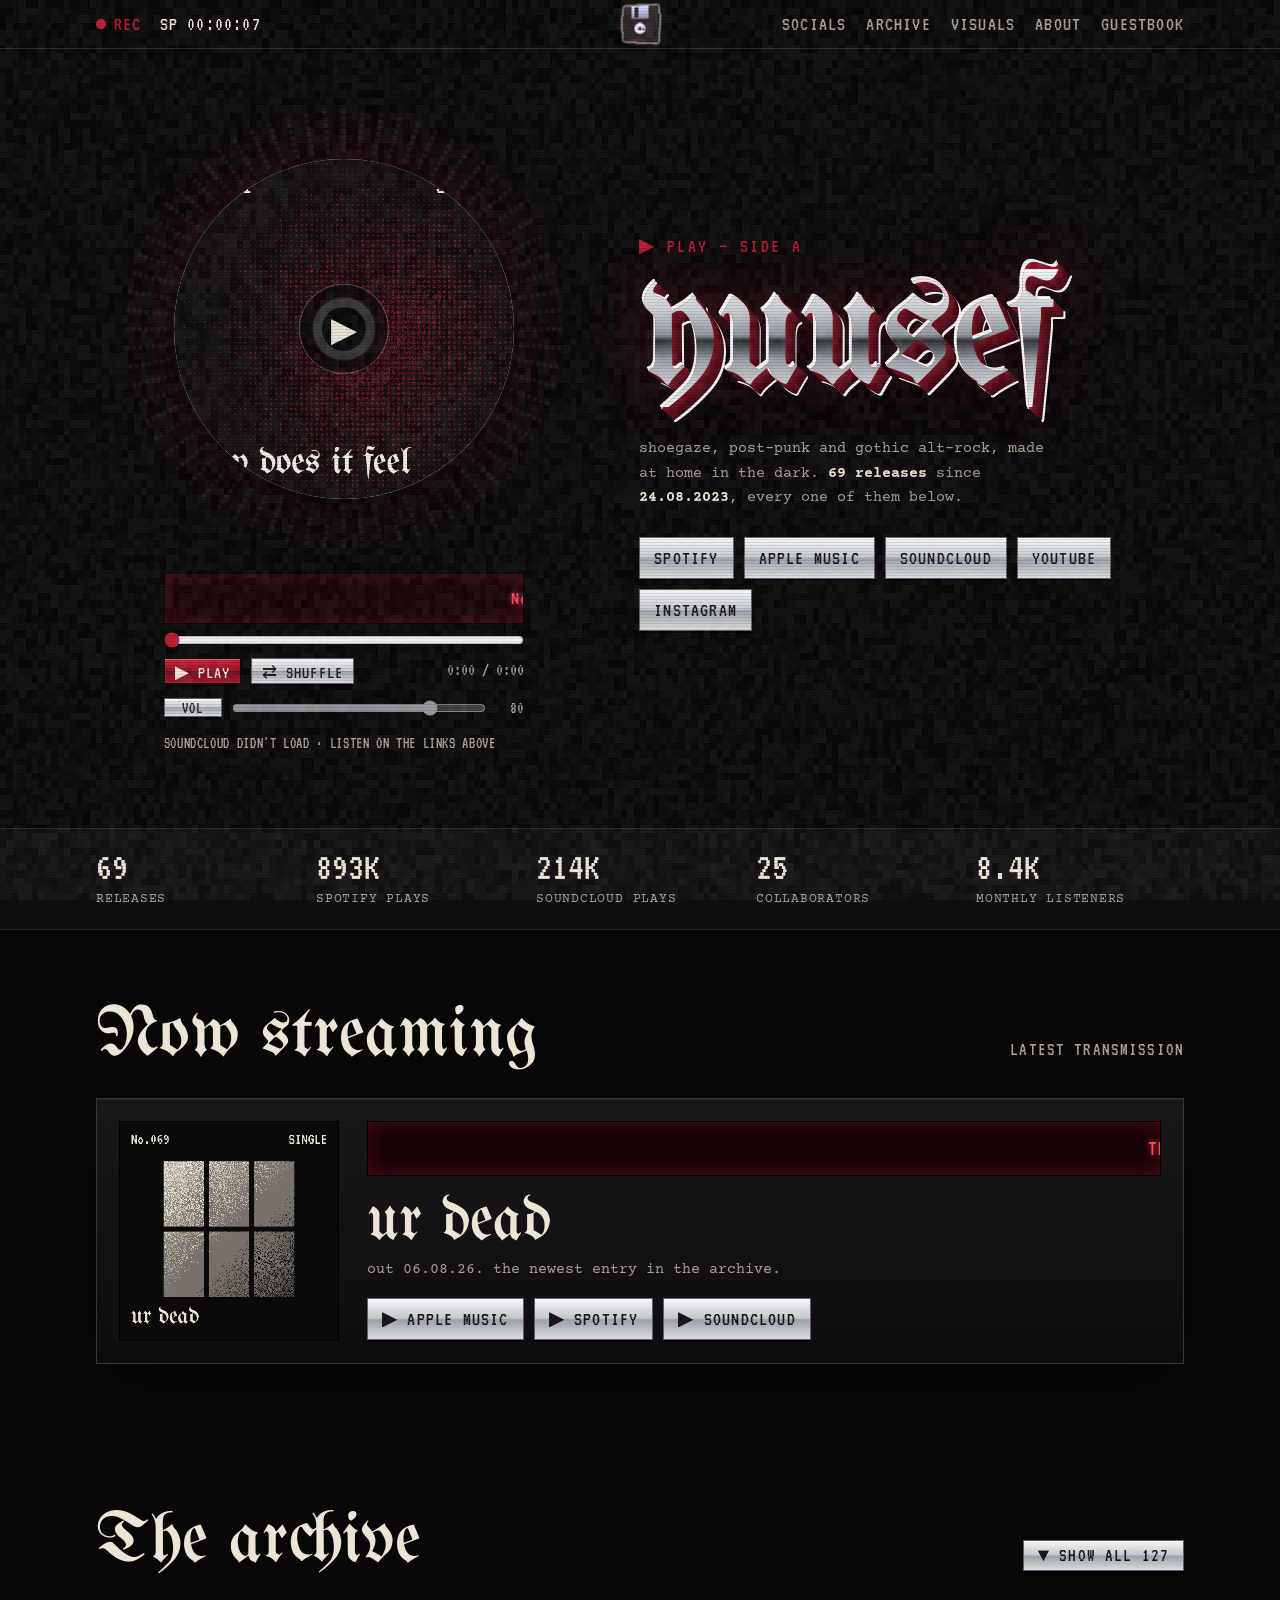
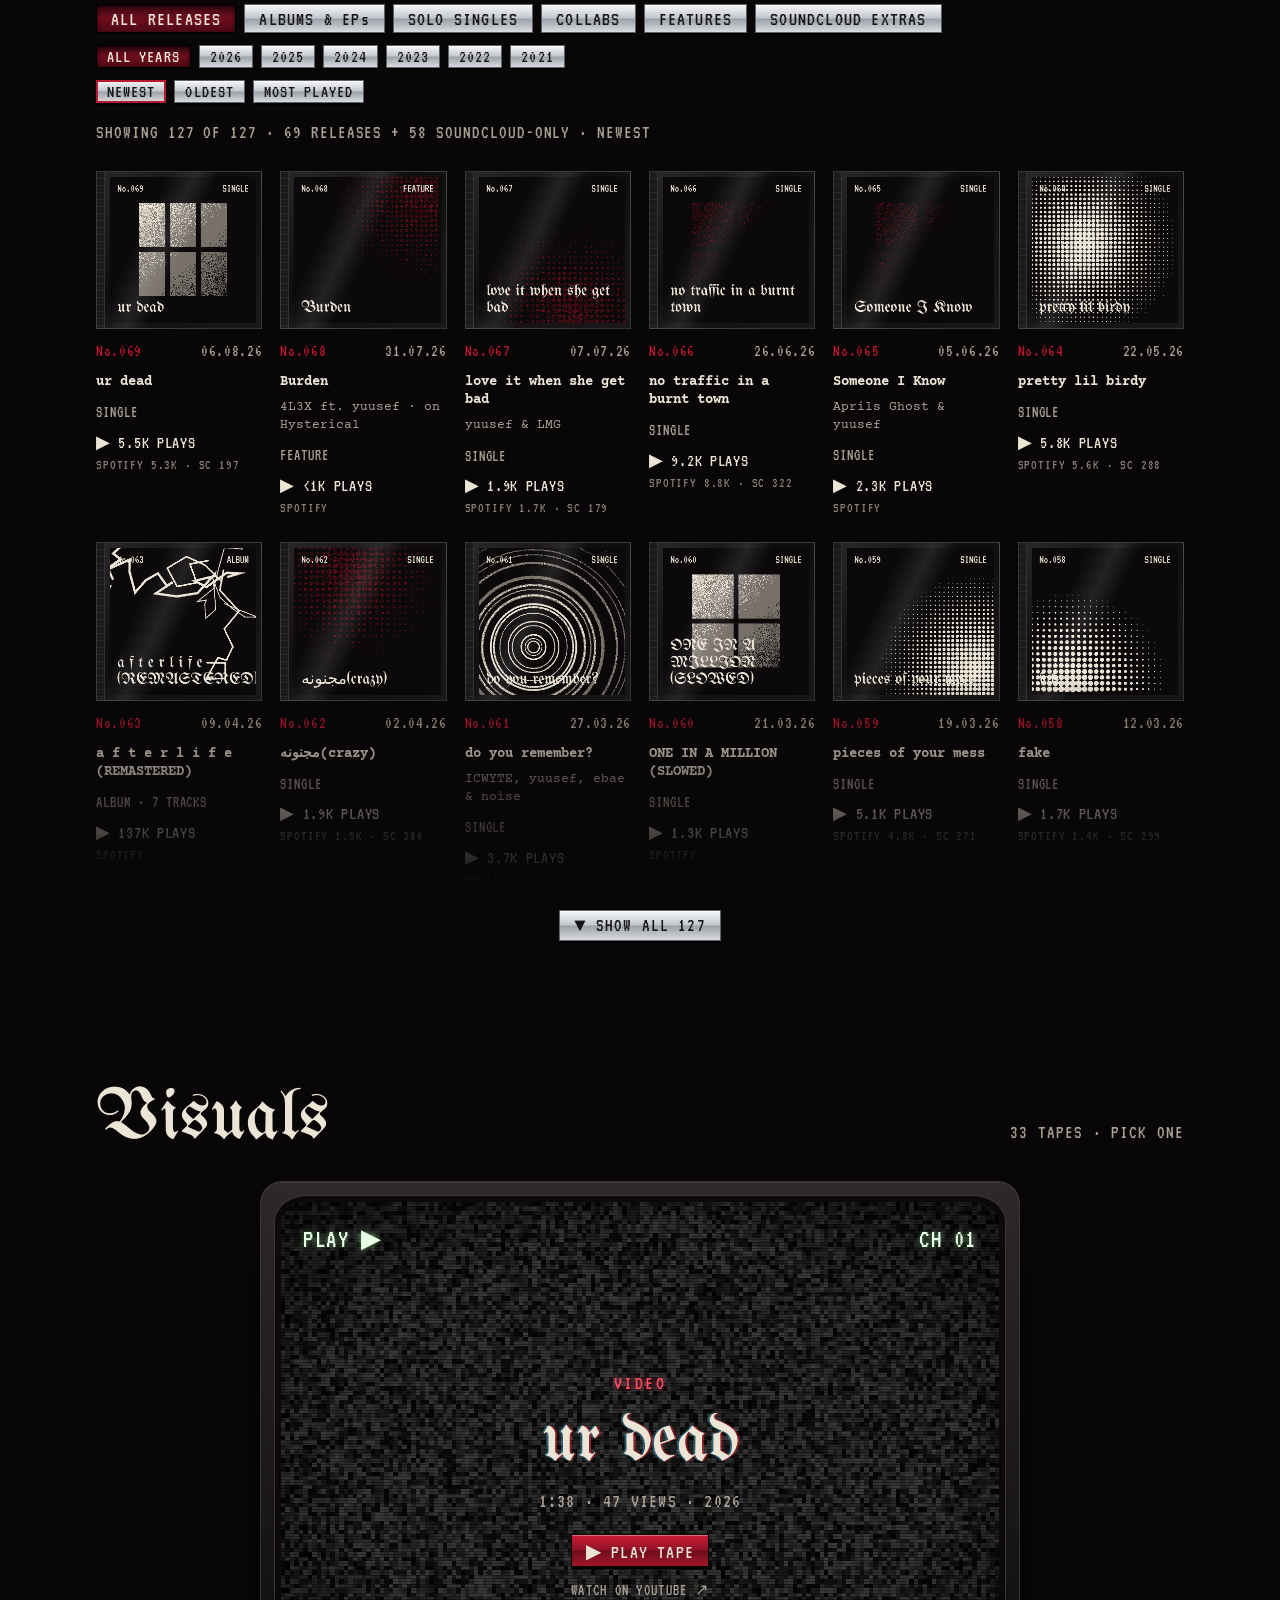
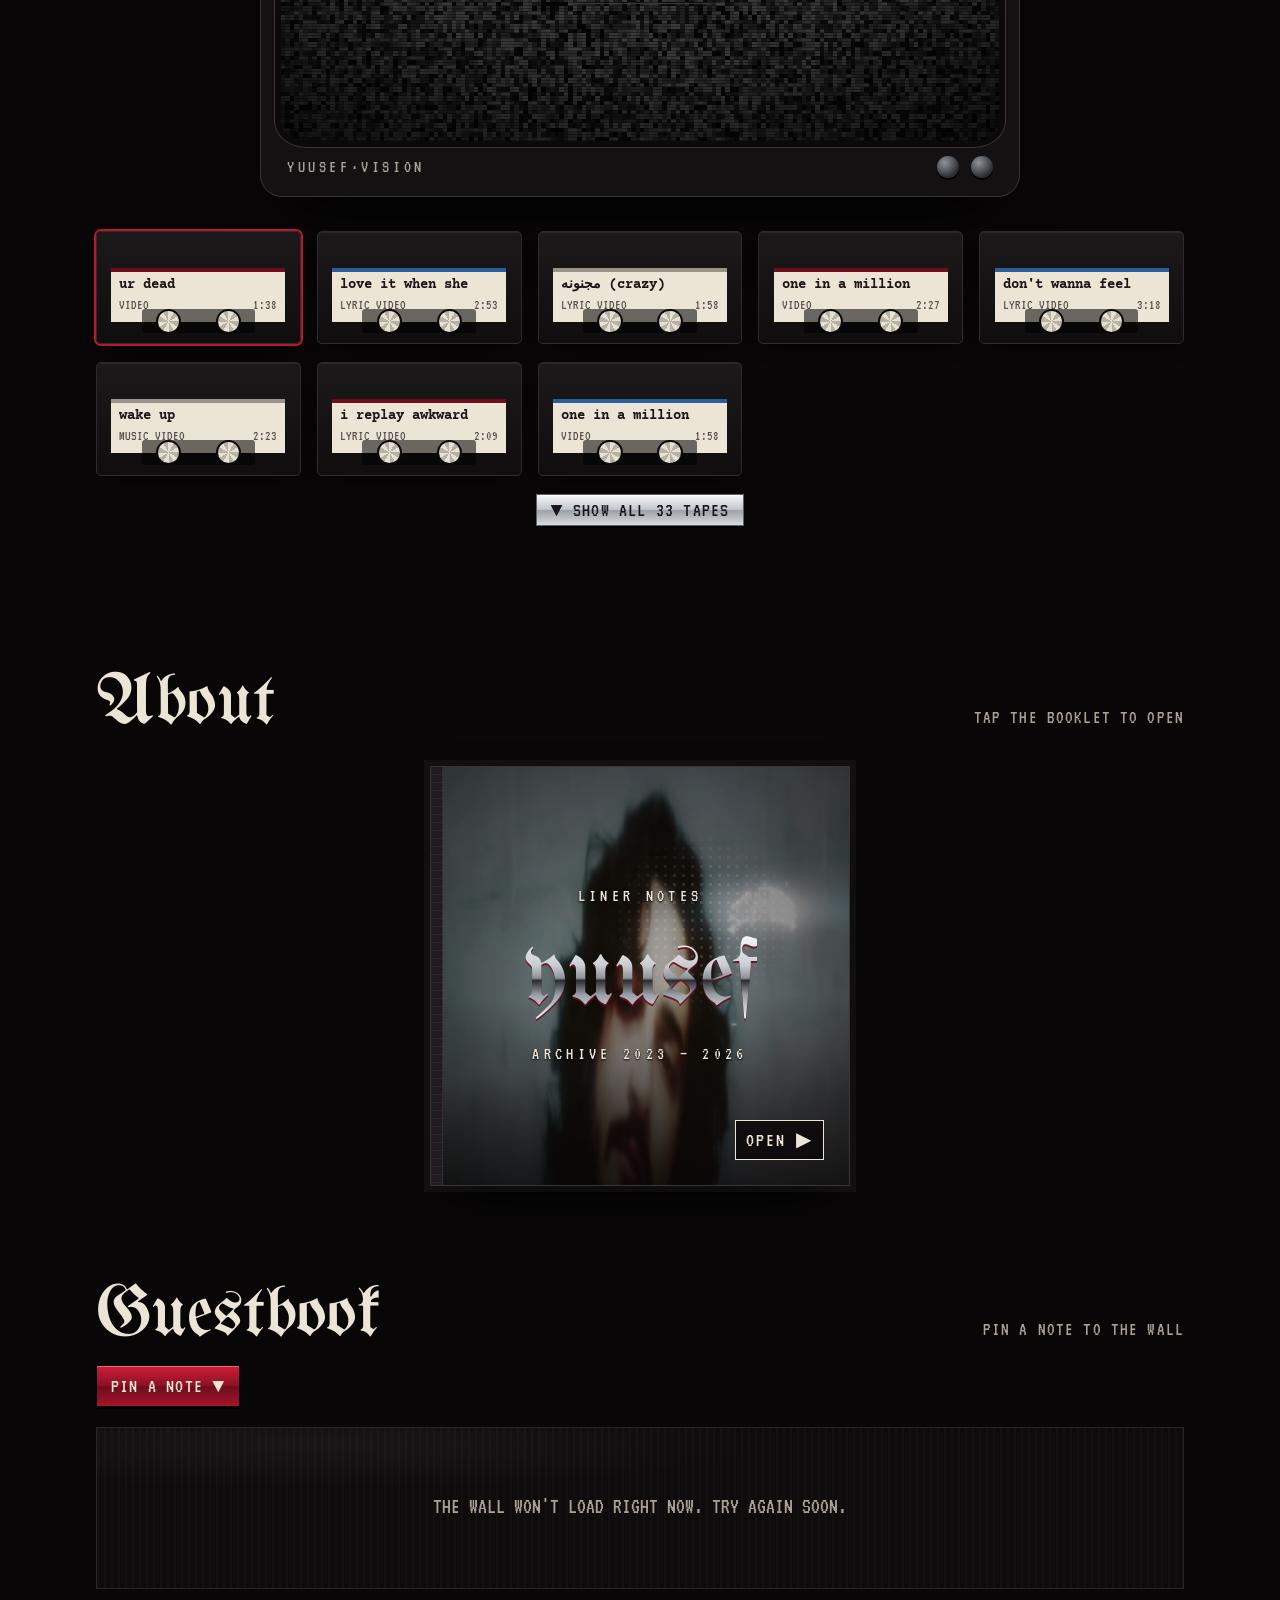
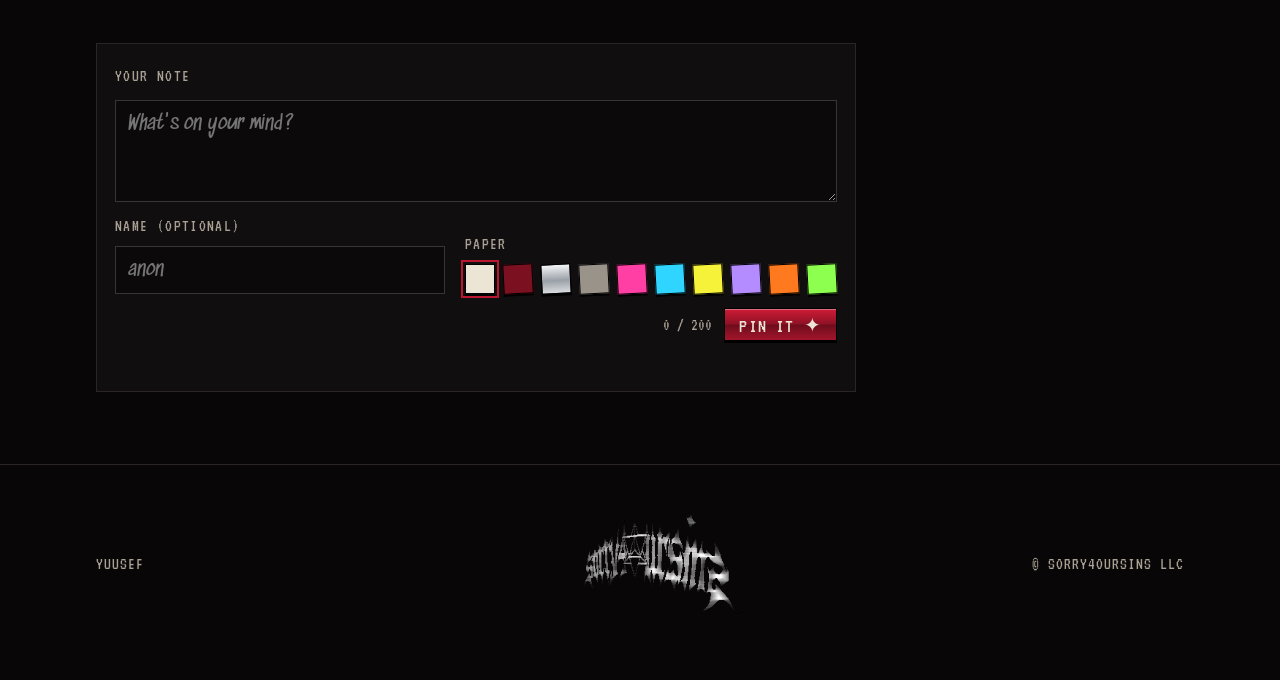
==== index.html @ 259c7082 "Intro video on the start-up screen After the loading bar, the intro tape cuts in and plays media/int" ====
<!doctype html>
<html lang="en">
<head>
<meta charset="utf-8">
<meta name="viewport" content="width=device-width, initial-scale=1, viewport-fit=cover">
<title>yuusef</title>
<meta name="description" content="yuusef: shoegaze, post-punk and gothic alt-rock. Every release, video and liner note in one archive.">
<link rel="canonical" href="https://yuusef.com/">
<meta name="theme-color" content="#080607">
<meta name="color-scheme" content="dark">

<meta property="og:type" content="website">
<meta property="og:site_name" content="yuusef">
<meta property="og:title" content="yuusef">
<meta property="og:description" content="Shoegaze, post-punk and gothic alt-rock. Every release, video and liner note in one archive.">
<meta property="og:url" content="https://yuusef.com/">
<meta property="og:image" content="https://yuusef.com/og.png">
<meta property="og:image:width" content="1200">
<meta property="og:image:height" content="630">
<meta property="og:image:alt" content="The yuusef wordmark in chrome blackletter on black">
<meta name="twitter:card" content="summary_large_image">
<meta name="twitter:title" content="yuusef">
<meta name="twitter:description" content="Shoegaze, post-punk and gothic alt-rock. Every release, video and liner note in one archive.">
<meta name="twitter:image" content="https://yuusef.com/og.png">

<link rel="icon" href="/favicon.ico" sizes="any">
<link rel="icon" type="image/png" sizes="32x32" href="/favicon-32x32.png">
<link rel="icon" type="image/png" sizes="16x16" href="/favicon-16x16.png">
<link rel="apple-touch-icon" sizes="180x180" href="/apple-touch-icon.png">
<link rel="manifest" href="/site.webmanifest">

<link rel="preload" href="/assets/fonts/unifrakturmaguntia-latin-400-normal.woff2" as="font" type="font/woff2" crossorigin>
<link rel="preload" href="/assets/fonts/vt323-latin-400-normal.woff2" as="font" type="font/woff2" crossorigin>
<link rel="preload" href="/assets/fonts/courier-prime-latin-400-normal.woff2" as="font" type="font/woff2" crossorigin>
<link rel="stylesheet" href="/assets/site.css">
<link rel="preconnect" href="https://is1-ssl.mzstatic.com">
<link rel="preconnect" href="https://w.soundcloud.com">
</head>
<body>
<div id="boot" aria-hidden="true" hidden>
  <canvas id="boot-noise" width="160" height="90"></canvas>
  <div class="boot-track"></div>
  <div class="boot-osd"><span>PLAY &#9654;</span><span id="boot-tc">SP 00:00:00</span></div>
  <div class="boot-center">
    <div class="boot-mark">yuusef</div>
    <div class="boot-bar"><i></i></div>
    <div class="boot-load">LOADING TAPE<span class="boot-dots">...</span></div>
  </div>
  <div class="boot-skip">CLICK OR PRESS ANY KEY TO SKIP</div>
</div>
<script>
// VHS boot intro: once per visit (session), skippable, never shown if storage is unavailable (previews, thumbnails).
// After the loading bar the intro tape cuts in and plays /media/intro.mp4: muted until tapped (browsers block sound
// before a tap), skippable any time. Skipped for reduced motion, data saver, or if the video can't load in time.
(function () {
  const pristine = document.getElementById("boot").cloneNode(true);   // kept so the intro can be replayed
  let running = false;
  window.yuBoot = run;
  let show = false;
  try { if (!sessionStorage.getItem("yu_boot")) { sessionStorage.setItem("yu_boot", "1"); show = true; } } catch (e) {}
  if (show) run();

  function run() {
  if (running) return; running = true;
  let boot = document.getElementById("boot");
  if (!boot) { boot = pristine.cloneNode(true); document.body.prepend(boot); }
  const root = document.documentElement;
  const reduced = window.matchMedia && matchMedia("(prefers-reduced-motion: reduce)").matches;
  boot.hidden = false; root.classList.add("booting");
  if (reduced) boot.classList.add("calm");
  const c = boot.querySelector("#boot-noise"), ctx = c.getContext("2d"), img = ctx.createImageData(c.width, c.height);
  const noise = () => { for (let i = 0; i < img.data.length; i += 4) { const v = Math.random() * 255; img.data[i] = img.data[i + 1] = img.data[i + 2] = v; img.data[i + 3] = 255; } ctx.putImageData(img, 0, 0); };
  noise();
  const tc = boot.querySelector("#boot-tc"), t0 = performance.now();
  const iv = reduced ? null : setInterval(() => {
    noise();
    const f = Math.floor((performance.now() - t0) / 1000 * 30);
    tc.textContent = "SP 00:00:" + String(Math.floor(f / 30)).padStart(2, "0") + ":" + String(f % 30).padStart(2, "0");
  }, 70);
  let done = false;
  const wantTape = !reduced && !(navigator.connection && navigator.connection.saveData);
  let vid = null;
  if (wantTape) {
    vid = document.createElement("video");
    vid.className = "boot-video";
    vid.muted = true; vid.playsInline = true; vid.preload = "auto";
    vid.setAttribute("muted", ""); vid.setAttribute("playsinline", "");
    vid.poster = "/media/intro-poster.jpg"; vid.src = "/media/intro.mp4";
    vid.addEventListener("ended", end);
    vid.addEventListener("error", () => { if (boot.classList.contains("intro-on")) end(); });
    boot.appendChild(vid);
  }
  function startTape() {
    if (done || boot.classList.contains("intro-on")) return;
    if (!vid || vid.error) return end();
    boot.classList.add("intro-on");
    const ctrl = document.createElement("div");
    ctrl.className = "boot-ctrl";
    ctrl.innerHTML = '<button type="button" class="boot-btn" data-act="sound">&#128264; TAP FOR SOUND</button><button type="button" class="boot-btn" data-act="skip">SKIP &#9654;&#9654;</button>';
    boot.appendChild(ctrl);
    const snd = ctrl.querySelector('[data-act="sound"]');
    snd.addEventListener("click", () => {
      vid.muted = !vid.muted;
      if (!vid.muted && vid.paused) vid.play().catch(() => {});
      snd.innerHTML = vid.muted ? "&#128264; TAP FOR SOUND" : "&#128266; SOUND ON";
    });
    const p = vid.play();
    if (p && p.catch) p.catch(() => end());
  }
  function onSkip(e) {
    if (e && e.target && e.target.closest && e.target.closest('[data-act="sound"]')) return;   // the sound button doesn't skip
    end();
  }
  function end() {
    if (done) return; done = true;
    if (vid) { try { vid.pause(); } catch (e) {} }
    boot.classList.add("out");
    setTimeout(() => { if (iv) clearInterval(iv); boot.remove(); root.classList.remove("booting"); running = false; }, reduced ? 200 : 460);
    removeEventListener("keydown", onSkip); removeEventListener("pointerdown", onSkip);
  }
  // listen for the skip a moment later, so the click that started a replay doesn't also skip it
  setTimeout(() => { if (!done) { addEventListener("keydown", onSkip); addEventListener("pointerdown", onSkip); } }, 250);
  setTimeout(() => {
    if (!vid) return end();
    if (vid.readyState >= 3) return startTape();
    vid.addEventListener("canplay", startTape, { once: true });
    setTimeout(() => { if (!boot.classList.contains("intro-on")) end(); }, 4000);   // slow connection: don't hold the site hostage
  }, reduced ? 900 : 2900);
  }
})();
</script>

<canvas id="grain" width="200" height="120" aria-hidden="true"></canvas>
<div class="scanlines" aria-hidden="true"></div>
<div class="tracking" aria-hidden="true"></div>

<header class="osd">
  <div class="wrap">
    <div class="osd-left">
      <button type="button" class="rec" id="rec" title="Replay the intro" aria-label="Replay the intro"><i></i>REC</button>
      <span class="tc" id="tc">SP 00:00:00</span>
    </div>
    <a class="osd-mark" href="#top" aria-label="yuusef — back to top"><img src="/img/floppy.gif" alt="yuusef" width="48" height="48"></a>
    <nav aria-label="Sections">
      <a href="#top">SOCIALS</a>
      <a href="#archive">ARCHIVE</a>
      <a href="#visuals">VISUALS</a>
      <a href="#about">ABOUT</a>
      <a href="#guestbook">GUESTBOOK</a>
    </nav>
  </div>
</header>

<main>
  <div class="next-tape" id="next-tape" aria-label="Next release" hidden><div class="wrap"><span class="nt-tag">NEXT TAPE</span><span class="nt-title" id="nt-title"></span><a class="btn btn-primary nt-btn" id="nt-btn" href="#top" target="_blank" rel="noopener">PRE-SAVE</a></div></div>
  <section class="hero" id="top" aria-label="Intro">
    <div class="wrap">
      <div class="cd-stage">
        <div class="cd-wrap">
          <canvas class="cd-ring" id="cd-ring" aria-hidden="true"></canvas>
        <button type="button" class="cd" id="cd" aria-label="Play">
          <span class="cd-art" id="cd-art" aria-hidden="true"></span>
          <span class="cd-label" aria-hidden="true">
            <span class="l1">yuusef</span>
            <span class="l3">do not lose</span>
            <span class="l2">archive 2023 &ndash; 2026</span>
          </span>
          <span class="cd-hole" aria-hidden="true"></span>
          <span class="cd-hint" id="cd-hint" aria-hidden="true">&#9654;</span>
        </button>
        </div>
        <div class="player" id="player">
          <div class="lcd"><span class="scroll" id="p-lcd">LOADING DISC…</span></div>
          <input type="range" id="seek" min="0" max="1000" value="0" aria-label="Position in track">
          <div class="player-row">
            <button type="button" class="btn" id="p-play">&#9654; PLAY</button>
            <button type="button" class="btn" id="p-shuffle">&#8644; SHUFFLE</button>
            <span class="time" id="p-time">0:00 / 0:00</span>
          </div>
          <div class="vol-row">
            <button type="button" class="btn vol-btn" id="vol-mute" aria-pressed="false" aria-label="Mute">VOL</button>
            <input type="range" id="vol" min="0" max="100" step="1" value="80" aria-label="Volume">
            <span class="vol-val" id="vol-val">80</span>
          </div>
          <span class="p-note" id="p-note"></span>
          <div class="sc-host" id="sc-host"></div>
        </div>
      </div>

      <div class="hero-copy">
        <p class="kicker">&#9654; PLAY &mdash; SIDE A</p>
        <h1 class="wordmark" data-text="yuusef">yuusef</h1>
        <p class="lede">Shoegaze, post-punk and gothic alt-rock, made at home in the dark. <b id="lede-count">62 releases</b> since <b>24.08.2023</b>, every one of them below.</p>
        <button type="button" class="btn btn-primary hero-play" id="hero-play">&#9654; PLAY</button>
        <div class="platforms">
          <a class="btn" href="https://open.spotify.com/artist/3NvrEBUyMRufFB4RCM1Ir4" target="_blank" rel="noopener">SPOTIFY</a>
          <a class="btn" href="https://music.apple.com/us/artist/yuusef/1548458187" target="_blank" rel="noopener">APPLE MUSIC</a>
          <a class="btn" href="https://soundcloud.com/yuu_sef" target="_blank" rel="noopener">SOUNDCLOUD</a>
          <a class="btn" href="https://www.youtube.com/channel/UCXALQO674OZ6x-cvZUeqI1A" target="_blank" rel="noopener">YOUTUBE</a>
          <a class="btn" href="https://www.instagram.com/yuu.sef/" target="_blank" rel="noopener">INSTAGRAM</a>
        </div>
      </div>
    </div>
  </section>

  <div class="strip" aria-label="Catalogue at a glance">
    <div class="wrap">
      <div class="stat"><b id="s-total">62</b><span>Releases</span></div>
      <div class="stat"><b id="s-lp">0</b><span>Spotify plays</span></div>
      <div class="stat"><b id="s-ep">0</b><span>SoundCloud plays</span></div>
      <div class="stat"><b id="s-collab">0</b><span>Collaborators</span></div>
      <div class="stat"><b>8.4K</b><span>Monthly listeners</span></div>
    </div>
  </div>

  <section aria-labelledby="np-title">
    <div class="wrap">
      <div class="sec-head">
        <h2 class="sec-title" id="np-title">Now streaming</h2>
        <span class="sec-note">LATEST TRANSMISSION</span>
      </div>
      <div class="deck" id="deck"></div>
    </div>
  </section>

  <section id="archive" aria-labelledby="ar-title">
    <div class="wrap">
      <div class="sec-head">
        <h2 class="sec-title" id="ar-title">The archive</h2>
        <button type="button" class="btn arch-toggle" id="arch-toggle-top" aria-controls="grid" aria-expanded="false">&#9660; SHOW ALL</button>
      </div>
      <div class="filters" id="f-type" role="group" aria-label="Filter by release type"></div>
      <div class="filters years" id="f-year" role="group" aria-label="Filter by year"></div>
      <div class="filters years" id="f-sort" role="group" aria-label="Sort order"></div>
      <p class="count" id="count" aria-live="polite"></p>
      <div class="grid" id="grid"></div>
      <div class="more-row"><button type="button" class="btn arch-toggle" id="arch-toggle" aria-controls="grid" aria-expanded="false">&#9660; SHOW ALL</button></div>
    </div>
  </section>

  <section id="visuals" aria-labelledby="vs-title">
    <div class="wrap">
      <div class="sec-head">
        <h2 class="sec-title" id="vs-title">Visuals</h2>
        <span class="sec-note" id="vs-note">PICK A TAPE · PRESS PLAY</span>
      </div>

      <div class="tv" id="tv">
        <div class="tv-screen">
          <canvas id="tv-static" width="160" height="120" aria-hidden="true"></canvas>
          <div class="tv-osd" aria-hidden="true"><span>PLAY &#9654;</span><span id="tv-ch">CH 01</span></div>
          <div class="tv-card">
            <span class="tv-kind" id="tv-kind"></span>
            <h3 class="tv-title" id="tv-title"></h3>
            <span class="tv-meta" id="tv-meta"></span>
            <button type="button" class="btn" id="tv-play">&#9654; PLAY TAPE</button>
            <a class="tv-yt" id="tv-watch" href="https://www.youtube.com/channel/UCXALQO674OZ6x-cvZUeqI1A" target="_blank" rel="noopener">WATCH ON YOUTUBE &#8599;</a>
          </div>
        </div>
        <div class="tv-base">
          <span class="tv-brand">YUUSEF&middot;VISION</span>
          <button type="button" class="btn tv-off" id="tv-off" hidden>&#9632; STOP</button>
          <span class="tv-knobs"><i></i><i></i></span>
        </div>
      </div>

      <div class="shelf" id="shelf" role="list"></div>
      <div class="more-row"><button type="button" class="btn" id="tapes-toggle" aria-controls="shelf" aria-expanded="false">&#9660; SHOW ALL TAPES</button></div>
    </div>
  </section>

  <section id="about" aria-labelledby="ab-title">
    <div class="wrap">
      <div class="sec-head">
        <h2 class="sec-title" id="ab-title">About</h2>
        <span class="sec-note" id="bk-note">TAP THE BOOKLET TO OPEN</span>
      </div>

      <div class="booklet" id="booklet">
        <button type="button" class="bk-cover" id="bk-cover" aria-label="Open the liner notes booklet">
          <video class="bk-video" id="bk-video" muted loop playsinline preload="metadata" poster="media/booklet-poster.jpg" aria-hidden="true"><source src="media/booklet-loop.webm" type="video/webm"><source src="media/booklet-loop.mp4" type="video/mp4"></video>
          <span class="bk-shade" aria-hidden="true"></span>
          <span class="bk-dots" aria-hidden="true"></span>
          <span class="bk-cover-top">LINER NOTES</span>
          <span class="bk-cover-title">yuusef</span>
          <span class="bk-cover-sub">ARCHIVE 2023 &ndash; 2026</span>
          <span class="bk-open">OPEN &#9654;</span>
        </button>
        <div class="bk-spread" id="bk-spread" hidden>
          <div class="bk-page" id="bk-left"></div>
          <div class="bk-page" id="bk-right"></div>
          <span class="bk-fold" aria-hidden="true"></span>
        </div>
      </div>
      <div class="bk-controls" id="bk-controls" hidden>
        <button type="button" class="btn" id="bk-prev">&#9664; PREV</button>
        <span class="bk-pageno" id="bk-pageno" aria-live="polite"></span>
        <button type="button" class="btn" id="bk-next">NEXT &#9654;</button>
        <button type="button" class="btn" id="bk-close">&#10005; CLOSE</button>
      </div>

      <template id="bk-pages">
        <div class="pg pg-photo">
          <span class="pg-kicker">i.</span>
          <img class="pg-photo-img" src="img/yuusef-photo.jpg" alt="yuusef leaning against a stained concrete wall" width="900" height="900" loading="lazy">
          <div class="pg-overlay">
            <h3 class="pg-title">yuusef</h3>
            <p class="pg-bio">i make music for 3am. shoegaze walls, post-punk drums, a voice half-buried in the noise.</p>
          </div>
        </div>
        <div class="pg">
          <span class="pg-kicker">ii.</span>
          <h3 class="pg-title">Credits</h3>
          <dl class="bk-credits">
            <dt>WRITTEN, PRODUCED &amp; MASTERED</dt><dd>yuusef, in FL Studio</dd>
            <dt>FIRST STREAMING RELEASE</dt><dd>when i died in tokyo &middot; 24.08.2023</dd>
            <dt>ALBUMS</dt><dd>solitude (2024)<br>a f t e r l i f e (2026)</dd>
            <dt>EPs</dt><dd>seeing through the ceiling (2025)<br>dystopia_ (2025)</dd>
            <dt>&copy;</dt><dd>SORRY4OURSINS LLC</dd>
          </dl>
        </div>
        <div class="pg">
          <span class="pg-kicker">iii.</span>
          <h3 class="pg-title">With</h3>
          <p class="pg-small">Everyone I&rsquo;ve shared a credit with.</p>
          <ul class="bk-names" id="bk-names"></ul>
        </div>
        <div class="pg pg-back">
          <span class="pg-kicker">iv.</span>
          <h3 class="pg-title">Listen</h3>
          <ul class="bk-links">
            <li><a href="https://open.spotify.com/artist/3NvrEBUyMRufFB4RCM1Ir4" target="_blank" rel="noopener">SPOTIFY</a></li>
            <li><a href="https://music.apple.com/us/artist/yuusef/1548458187" target="_blank" rel="noopener">APPLE MUSIC</a></li>
            <li><a href="https://soundcloud.com/yuu_sef" target="_blank" rel="noopener">SOUNDCLOUD</a></li>
            <li><a href="https://www.youtube.com/channel/UCXALQO674OZ6x-cvZUeqI1A" target="_blank" rel="noopener">YOUTUBE</a></li>
            <li><a href="https://www.instagram.com/yuu.sef/" target="_blank" rel="noopener">INSTAGRAM</a></li>
          </ul>
          <span class="barcode" aria-hidden="true"></span>
        </div>
      </template>
    </div>
  </section>

  <section id="guestbook" aria-labelledby="gb-title">
    <div class="wrap">
      <div class="sec-head">
        <h2 class="sec-title" id="gb-title">Guestbook</h2>
        <span class="sec-note" id="gb-count">PIN A NOTE TO THE WALL</span>
      </div>

      <a class="btn btn-primary gb-jump" href="#gb-form">PIN A NOTE &#9660;</a>

      <form class="gb-form" id="gb-form" autocomplete="off">
        <label class="gb-label" for="gb-text">YOUR NOTE</label>
        <textarea id="gb-text" maxlength="200" rows="3" placeholder="What's on your mind?" required></textarea>
        <div class="gb-row">
          <div class="gb-name-wrap">
            <label class="gb-label" for="gb-name">NAME (OPTIONAL)</label>
            <input id="gb-name" type="text" maxlength="24" placeholder="anon">
          </div>
          <fieldset class="gb-colors" aria-label="Note colour">
            <legend class="gb-label">PAPER</legend>
            <label><input type="radio" name="gb-color" id="gb-c-bone" value="bone" checked><span class="sw sw-bone"></span></label>
            <label><input type="radio" name="gb-color" id="gb-c-blood" value="blood"><span class="sw sw-blood"></span></label>
            <label><input type="radio" name="gb-color" id="gb-c-chrome" value="chrome"><span class="sw sw-chrome"></span></label>
            <label><input type="radio" name="gb-color" id="gb-c-xerox" value="xerox"><span class="sw sw-xerox"></span></label>
            <label><input type="radio" name="gb-color" id="gb-c-pink" value="pink"><span class="sw sw-pink"></span></label>
            <label><input type="radio" name="gb-color" id="gb-c-cyan" value="cyan"><span class="sw sw-cyan"></span></label>
            <label><input type="radio" name="gb-color" id="gb-c-yellow" value="yellow"><span class="sw sw-yellow"></span></label>
            <label><input type="radio" name="gb-color" id="gb-c-lilac" value="lilac"><span class="sw sw-lilac"></span></label>
            <label><input type="radio" name="gb-color" id="gb-c-orange" value="orange"><span class="sw sw-orange"></span></label>
            <label><input type="radio" name="gb-color" id="gb-c-lime" value="lime"><span class="sw sw-lime"></span></label>
          </fieldset>
          <div class="gb-submit">
            <span class="gb-chars" id="gb-chars">0 / 200</span>
            <button type="submit" class="btn" id="gb-pin">PIN IT &#10022;</button>
          </div>
        </div>
        <p class="gb-msg" id="gb-msg" role="status" aria-live="polite"></p>
      </form>

      <div class="wall" id="wall" aria-live="polite">
        <p class="wall-empty" id="wall-empty">LOADING THE WALL…</p>
      </div>
      <div class="more-row"><button type="button" class="btn" id="gb-more" hidden>&#9660; OLDER NOTES</button></div>
    </div>
  </section>

</main>

<footer>
  <div class="wrap">
    <span class="foot-mark">yuusef</span>
    <div class="foot-logo"><img src="/img/footer-logo.gif" alt="yuusef chrome logo" width="632" height="632" loading="lazy" decoding="async"></div>
    <span class="foot-copy">&copy; SORRY4OURSINS LLC</span>
  </div>
</footer>

<div class="mini" id="mini" aria-hidden="true" aria-label="Now playing">
  <div class="mini-progress"><i id="mini-bar"></i></div>
  <div class="mini-in">
    <button type="button" class="mini-disc" id="mini-disc" aria-label="Back to the main player"><span class="mini-art" id="mini-art"></span><span class="mini-hole"></span></button>
    <div class="mini-meta">
      <span class="mini-title" id="mini-title"></span>
      <span class="mini-time" id="mini-time">0:00 / 0:00</span>
    </div>
    <div class="mini-vol">
      <button type="button" class="btn mini-btn mini-mute" id="mini-mute" aria-pressed="false" aria-label="Mute">VOL</button>
      <input type="range" id="mini-vol" min="0" max="100" step="1" value="80" aria-label="Volume">
    </div>
    <button type="button" class="btn mini-btn" id="mini-play" aria-label="Play">&#9654;</button>
    <button type="button" class="btn mini-btn" id="mini-skip" aria-label="Skip to another track">&#9197;</button>
  </div>
</div>

<script src="/assets/data.js"></script>
<script src="/assets/app.js"></script>
<script src="/assets/guestbook.js"></script>
</body>
</html>
---- assets/site.css ----
/* yuusef.com — styles. Fonts are self-hosted (SIL Open Font License). */
@font-face { font-family: "UnifrakturMaguntia"; src: url("fonts/unifrakturmaguntia-latin-400-normal.woff2") format("woff2"); font-weight: 400; font-style: normal; font-display: swap; }
@font-face { font-family: "VT323"; src: url("fonts/vt323-latin-400-normal.woff2") format("woff2"); font-weight: 400; font-style: normal; font-display: swap; }
@font-face { font-family: "Courier Prime"; src: url("fonts/courier-prime-latin-400-normal.woff2") format("woff2"); font-weight: 400; font-style: normal; font-display: swap; }
@font-face { font-family: "Courier Prime"; src: url("fonts/courier-prime-latin-700-normal.woff2") format("woff2"); font-weight: 700; font-style: normal; font-display: swap; }
@font-face { font-family: "Courier Prime"; src: url("fonts/courier-prime-latin-400-italic.woff2") format("woff2"); font-weight: 400; font-style: italic; font-display: swap; }
@font-face { font-family: "Sedgwick Ave"; src: url("fonts/sedgwick-ave-latin-400-normal.woff2") format("woff2"); font-weight: 400; font-style: normal; font-display: swap; }

/* Layout: a home-taped archive. CD-R hero, a "now playing" deck, a jewel-case wall of every release, liner-note bio.
   Single dark look: analog black, bone paper, chrome, oxblood. */
:root {
  --bg:       #080607;
  --panel:    #110e10;
  --line:     #2b2528;
  --bone:     #ece5d6;
  --dim:      #948b80;
  --blood:    #6e0d1c;
  --blood-hi: #b8172f;
  --chrome-1: #f4f5f7;
  --chrome-2: #8e949b;
  --chrome-3: #2a2d31;

  --f-display: 'UnifrakturMaguntia', 'UnifrakturCook', 'Old English Text MT', 'Times New Roman', serif;
  --f-body:    'Courier Prime', 'Courier New', ui-monospace, monospace;
  --f-ui:      'VT323', 'Lucida Console', ui-monospace, monospace;
  --f-hand:    'Courier Prime', 'Courier New', ui-monospace, monospace;
  --f-note:    'Sedgwick Ave', 'Comic Sans MS', cursive;
  color-scheme: dark;
}

*, *::before, *::after { box-sizing: border-box; }
html { scroll-behavior: smooth; }
body {
  margin: 0;
  background: var(--bg);
  color: var(--bone);
  font-family: var(--f-body);
  font-size: 15px;
  line-height: 1.65;
  overflow-x: hidden;
}
a { color: inherit; }
:focus-visible { outline: 2px dashed var(--blood-hi); outline-offset: 3px; }

.wrap {
  max-width: 1120px;
  margin: 0 auto;
  padding-left: max(16px, env(safe-area-inset-left, 0px));
  padding-right: max(16px, env(safe-area-inset-right, 0px));
}

/* ── Analog overlays ───────────────────────────── */
#grain {
  position: fixed; inset: 0; width: 100%; height: 100%;
  pointer-events: none; z-index: 50;
  image-rendering: pixelated;
  opacity: 0.09; mix-blend-mode: screen;
}
.scanlines {
  position: fixed; inset: 0; pointer-events: none; z-index: 51;
  background: repeating-linear-gradient(0deg, rgba(0,0,0,0.22) 0 1px, transparent 1px 3px);
  opacity: 0.45;
}
.tracking {
  position: fixed; left: 0; right: 0; top: -12%; height: 9%;
  pointer-events: none; z-index: 52;
  background: linear-gradient(to bottom, transparent, rgba(236,229,214,0.05) 40%, rgba(236,229,214,0.09) 50%, rgba(236,229,214,0.05) 60%, transparent);
  animation: track 11s linear infinite;
}
@keyframes track { 0% { top: -12%; } 60%, 100% { top: 112%; } }

/* ── VHS status bar ─────────────────────────────── */
.osd {
  position: sticky; top: env(safe-area-inset-top, 0px); z-index: 40;
  background: rgba(8,6,7,0.92);
  border-bottom: 1px solid var(--line);
  font-family: var(--f-ui);
  font-size: 20px; letter-spacing: 0.06em;
  backdrop-filter: blur(3px);
}
body::before { content: ""; position: fixed; inset: 0 0 auto; height: env(safe-area-inset-top, 0px); z-index: 41; background: var(--bg); }
.osd .wrap { display: grid; grid-template-columns: minmax(0, 1fr) auto minmax(0, 1fr); align-items: center; gap: 8px 16px; padding-block: 6px; }
.osd nav { justify-self: end; flex-wrap: wrap; justify-content: flex-end; }
.osd-mark {
  /* floppy logo: 48px image, negative margins keep the row as tall as the old 36px wordmark */
  display: flex; align-items: center; justify-content: center; line-height: 0; text-decoration: none;
  margin-block: -6px;
}
.osd-mark img {
  display: block; width: 48px; height: 48px; aspect-ratio: 1; object-fit: contain;
  image-rendering: pixelated;
  background: none; border: 0; border-radius: 0; box-shadow: none;
}
@media (max-width: 760px) {
  /* row 1: small REC + timecode beside the name; row 2: the menu on its own line */
  .osd .wrap { grid-template-columns: minmax(0, 1fr) auto minmax(0, 1fr); row-gap: 4px; column-gap: 10px; }
  .osd .osd-left { display: contents; }
  .osd-left .rec { grid-row: 1; grid-column: 1; justify-self: start; gap: 5px; font-size: 14px; white-space: nowrap; }
  .osd-left .tc { grid-row: 1; grid-column: 3; justify-self: end; font-size: 14px; white-space: nowrap; }
  .osd-left .rec i { width: 7px; height: 7px; }
  .osd-mark { grid-row: 1; grid-column: 2; margin-block: -4px; }
  .osd-mark img { width: 40px; height: 40px; }
  .osd nav { grid-row: 2; grid-column: 1 / -1; justify-self: center; justify-content: center; gap: 16px; }
}
.osd-left { display: flex; gap: 18px; align-items: center; }
.rec { color: var(--blood-hi); display: inline-flex; gap: 8px; align-items: center; background: none; border: 0; padding: 0; font: inherit; letter-spacing: inherit; cursor: pointer; }
.rec:hover { color: #ff4a5f; text-shadow: 0 0 8px rgba(255,74,95,0.7); }
.rec i { width: 10px; height: 10px; border-radius: 50%; background: var(--blood-hi); display: inline-block; animation: blink 1.2s steps(2) infinite; }
@keyframes blink { 50% { opacity: 0.15; } }
.osd nav { display: flex; gap: 20px; }
.osd nav a { text-decoration: none; color: var(--dim); }
.osd nav a:hover { color: var(--bone); }
.tc { color: var(--bone); font-variant-numeric: tabular-nums; }

/* ── Hero ────────────────────────────────────────── */
.hero { padding-block: 56px 72px; }
.hero .wrap { display: grid; grid-template-columns: minmax(0, 1fr) minmax(0, 1.1fr); gap: 48px; align-items: center; }

.cd-stage { display: grid; place-items: center; }
.cd {
  width: min(360px, 78vw);
  aspect-ratio: 1; max-width: 100%;
  border-radius: 50%;
  position: relative;
  background:
    radial-gradient(circle at 50% 50%, var(--bg) 0 6.5%, rgba(220,223,228,0.9) 7% 14%, rgba(150,155,162,0.6) 14.5% 15.5%, transparent 16%),
    conic-gradient(from 20deg, #b7c0cb, #e9dcef, #b6e2df, #f1ecdc, #c8b5da, #a7d2e6, #ece6f0, #d7c4c8, #b7c0cb);
  box-shadow: 0 0 0 1px rgba(255,255,255,0.18) inset, 0 30px 60px -20px rgba(0,0,0,0.9), 0 0 80px -10px rgba(184,23,47,0.25);
  animation: spin 14s linear infinite;
}
.cd::after {
  content: ""; position: absolute; inset: 16%; border-radius: 50%;
  background: repeating-radial-gradient(circle, rgba(0,0,0,0.06) 0 1px, transparent 1px 3px);
  pointer-events: none;
}
.cd-label {
  position: absolute; inset: 0;
  font-family: var(--f-hand);
  color: #17141a;
  pointer-events: none;
}
.cd-label .l1 { position: absolute; top: 20%; left: 0; right: 0; text-align: center; font-size: clamp(26px, 6vw, 40px); transform: rotate(-7deg); }
.cd-label .l2 { position: absolute; bottom: 21%; left: 0; right: 0; text-align: center; font-size: clamp(13px, 2.6vw, 17px); transform: rotate(4deg); }
.cd-label .l3 { position: absolute; top: 47%; right: 9%; font-size: clamp(12px, 2.4vw, 15px); color: var(--blood); transform: rotate(80deg); }
@keyframes spin { to { transform: rotate(360deg); } }
.cd-caption { margin-top: 18px; font-family: var(--f-ui); font-size: 18px; color: var(--dim); letter-spacing: 0.08em; text-align: center; }

/* disc as a play button: spins only while playing */
button.cd { border: 0; padding: 0; cursor: pointer; display: block; animation-play-state: paused; }
button.cd.playing { animation-play-state: running; }
.cd-art { position: absolute; inset: 0; border-radius: 50%; overflow: hidden; }
.cd-art canvas, .cd-art img { width: 100%; height: 100%; display: block; object-fit: cover; }
.cd-art::after { /* CD-R sheen over the printed cover */
  content: ""; position: absolute; inset: 0; border-radius: 50%;
  background: conic-gradient(from 20deg, #b7c0cb, #e9dcef, #b6e2df, #f1ecdc, #c8b5da, #a7d2e6, #ece6f0, #b7c0cb);
  mix-blend-mode: overlay; opacity: 0.45;
}
.cd-hole {
  position: absolute; left: 50%; top: 50%; width: 13%; aspect-ratio: 1;
  transform: translate(-50%, -50%); border-radius: 50%;
  background: var(--bg);
  box-shadow: 0 0 0 9px rgba(220,223,228,0.88), 0 0 0 10px rgba(120,125,132,0.8);
}
.cd.has-art .cd-label { display: none; }
.cd-hint {
  position: absolute; left: 50%; top: 50%; transform: translate(-50%, -50%);
  width: 26%; aspect-ratio: 1; border-radius: 50%;
  display: grid; place-items: center;
  background: rgba(8,6,7,0.78); color: var(--bone);
  font-family: var(--f-ui); font-size: clamp(22px, 5vw, 34px);
  box-shadow: 0 0 0 1px rgba(255,255,255,0.25);
  transition: opacity 0.3s;
}
.cd.playing .cd-hint { opacity: 0; }
.cd:hover .cd-hint, .cd:focus-visible .cd-hint { opacity: 1; }

.player { width: min(360px, 78vw); max-width: 100%; margin-top: 20px; display: flex; flex-direction: column; gap: 8px; font-family: var(--f-ui); }
.player .lcd { font-size: 20px; }
.player-row { display: flex; align-items: center; gap: 10px; }
.player-row .btn { font-size: 18px; padding: 2px 10px 1px; }
.player .time { margin-left: auto; color: var(--dim); font-size: 18px; font-variant-numeric: tabular-nums; }
#seek { width: 100%; accent-color: var(--blood-hi); margin: 0; }
.player .p-note { color: var(--dim); font-size: 16px; letter-spacing: 0.04em; }

.kicker { font-family: var(--f-ui); font-size: 20px; color: var(--blood-hi); letter-spacing: 0.12em; margin: 0 0 6px; }
.wordmark {
  font-family: var(--f-display);
  font-weight: 700;
  font-size: clamp(76px, 15vw, 168px);
  line-height: 0.82;
  margin: 0 0 30px;
  font-family: 'UnifrakturMaguntia', var(--f-display);
  font-weight: 400;
  letter-spacing: -0.01em;
  position: relative;
  isolation: isolate;
  /* chrome face on top */
  color: var(--chrome-2);
  background: linear-gradient(180deg, var(--chrome-1) 0%, #c9cdd2 30%, var(--chrome-2) 48%, var(--chrome-3) 52%, #9aa0a7 66%, var(--chrome-1) 100%);
  -webkit-background-clip: text; background-clip: text;
  -webkit-text-fill-color: transparent;
}
/* the depth layer sits behind the chrome face: light bevel top-left, stepped oxblood extrusion down-right, cast shadow */
.wordmark::before {
  content: attr(data-text);
  position: absolute; inset: 0; z-index: -1;
  background: none;
  -webkit-text-fill-color: #2a060d;
  color: #2a060d;
  text-shadow:
    -0.012em -0.012em 0 #f4f5f7,
    -0.006em -0.006em 0 #d9dce0,
    0.008em 0.008em 0 #5a0a17,
    0.016em 0.016em 0 #560a16,
    0.024em 0.024em 0 #520915,
    0.032em 0.032em 0 #4d0914,
    0.040em 0.040em 0 #480813,
    0.048em 0.048em 0 #430812,
    0.056em 0.056em 0 #3e0711,
    0.064em 0.064em 0 #390710,
    0.072em 0.072em 0 #34060f,
    0.080em 0.080em 0 #8a1426,
    0.12em 0.16em 0.14em rgba(0,0,0,0.8);
}
.lede { max-width: 46ch; color: var(--dim); margin: 0 0 26px; }
.lede b { color: var(--bone); font-weight: 700; }

.platforms { display: flex; flex-wrap: wrap; gap: 10px; }
.btn {
  font-family: var(--f-ui); font-size: 20px; letter-spacing: 0.06em;
  text-decoration: none; color: #17141a;
  padding: 4px 14px 3px;
  background: linear-gradient(180deg, #f6f7f8 0%, #c3c7cc 48%, #9ba1a8 52%, #d9dce0 100%);
  border: 1px solid #5d6268;
  box-shadow: inset 0 1px 0 #fff, 0 2px 0 #000;
  cursor: pointer;
}
.btn:hover { background: linear-gradient(180deg, #fff 0%, #d7dade 48%, #b1b6bc 52%, #eceef0 100%); }
.btn:active, .btn[aria-pressed="true"] {
  color: var(--bone);
  background: linear-gradient(180deg, #3a0711 0%, var(--blood) 50%, #4c0914 100%);
  border-color: #000; box-shadow: inset 0 2px 4px rgba(0,0,0,0.7);
}

/* ── Stats strip ─────────────────────────────────── */
.strip { border-block: 1px solid var(--line); background: var(--panel); }
.strip .wrap { display: grid; grid-template-columns: repeat(5, minmax(0, 1fr)); padding-block: 18px; gap: 12px; }
.stat { display: flex; flex-direction: column; gap: 2px; }
.stat b { font-family: var(--f-ui); font-size: 40px; line-height: 1; font-weight: 400; font-variant-numeric: tabular-nums; }
.stat span { font-size: 12px; color: var(--dim); letter-spacing: 0.06em; text-transform: uppercase; }

/* ── Section headings ───────────────────────────── */
section { padding-block: 72px; }
.sec-head { display: flex; align-items: baseline; justify-content: space-between; gap: 16px; flex-wrap: wrap; margin-bottom: 28px; }
.sec-title { font-family: var(--f-display); font-size: clamp(44px, 7vw, 72px); line-height: 0.95; margin: 0; font-weight: 700; color: var(--bone); text-wrap: balance; }
.sec-note { font-family: var(--f-ui); font-size: 19px; color: var(--dim); letter-spacing: 0.06em; }

/* ── Now playing deck ───────────────────────────── */
.deck {
  display: grid; grid-template-columns: 220px minmax(0, 1fr); gap: 28px; align-items: center;
  background: linear-gradient(180deg, #1a171a, #0e0c0e);
  border: 1px solid #3a3438;
  box-shadow: inset 0 1px 0 rgba(255,255,255,0.06), 0 20px 50px -25px #000;
  padding: 22px;
}
.deck-art canvas, .deck-art img { width: 100%; height: auto; aspect-ratio: 1; display: block; border: 1px solid #000; object-fit: cover; background: #0b090a; }
.lcd {
  font-family: var(--f-ui); color: #ff4a5f;
  background: #170306; border: 1px solid #000;
  box-shadow: inset 0 0 18px rgba(184,23,47,0.35);
  padding: 8px 12px; font-size: 22px; letter-spacing: 0.05em;
  text-shadow: 0 0 6px rgba(255,74,95,0.7);
  white-space: nowrap; overflow: hidden;
}
.lcd .scroll { display: inline-block; padding-left: 100%; animation: marquee 14s linear infinite; }
@keyframes marquee { to { transform: translateX(-100%); } }
.deck h3 { font-family: var(--f-display); font-size: clamp(40px, 6vw, 64px); margin: 14px 0 4px; line-height: 1; }
.deck p { margin: 0 0 16px; color: var(--dim); }

/* ── Archive ────────────────────────────────────── */
.filters { display: flex; flex-wrap: wrap; gap: 8px; margin-bottom: 12px; }
.filters.years .btn { font-size: 18px; padding: 2px 10px 1px; }
.count { font-family: var(--f-ui); font-size: 19px; color: var(--dim); margin: 14px 0 22px; letter-spacing: 0.05em; }

.grid { display: grid; grid-template-columns: repeat(auto-fill, minmax(156px, 1fr)); gap: 22px 18px; }
.case {
  display: flex; flex-direction: column; gap: 8px;
  text-decoration: none; color: inherit; min-width: 0;
}
.jewel {
  position: relative; padding: 5px 5px 5px 13px;
  background: linear-gradient(135deg, rgba(255,255,255,0.14), rgba(255,255,255,0.03) 40%, rgba(255,255,255,0.08));
  border: 1px solid rgba(255,255,255,0.16);
  transition: transform 0.25s ease, box-shadow 0.25s ease;
}
.jewel::before { /* hinge spine */
  content: ""; position: absolute; left: 0; top: 0; bottom: 0; width: 8px;
  background: repeating-linear-gradient(180deg, #1d1a1d 0 6px, #2a262a 6px 7px);
  border-right: 1px solid rgba(255,255,255,0.1);
}
.jewel::after { /* glare */
  content: ""; position: absolute; inset: 0; pointer-events: none;
  background: linear-gradient(115deg, transparent 30%, rgba(255,255,255,0.10) 42%, transparent 52%);
}
.jewel canvas, .jewel img { display: block; width: 100%; height: auto; aspect-ratio: 1; max-width: 100%; object-fit: cover; background: #0b090a; }
.case:hover .jewel, .case:focus-visible .jewel { transform: translateY(-4px) rotate(-1deg); box-shadow: 0 16px 30px -12px #000, -3px 0 0 rgba(184,23,47,0.55), 3px 0 0 rgba(120,200,220,0.25); }
.case:hover canvas, .case:hover .cover-img { animation: jitter 0.35s steps(3) infinite; }
@keyframes jitter { 0% { transform: translate(0,0); } 33% { transform: translate(-1px,1px); } 66% { transform: translate(1px,0); } }

.meta { display: flex; justify-content: space-between; font-family: var(--f-ui); font-size: 17px; color: var(--dim); letter-spacing: 0.04em; font-variant-numeric: tabular-nums; }
.meta .no { color: var(--blood-hi); }
.t { margin: 0; font-weight: 700; font-size: 14px; line-height: 1.3; overflow-wrap: anywhere; }
.a { margin: 0; font-size: 12px; color: var(--dim); line-height: 1.35; overflow-wrap: anywhere; }
.k { margin: 0; font-family: var(--f-ui); font-size: 16px; color: var(--dim); text-transform: uppercase; letter-spacing: 0.06em; }
.total { margin: 0; font-family: var(--f-ui); font-size: 18px; line-height: 1; color: var(--bone); letter-spacing: 0.04em; font-variant-numeric: tabular-nums; }
.k.split { font-size: 13px; margin-top: -6px; opacity: 0.8; }
#f-sort { margin-top: 4px; }
#f-sort .btn[aria-pressed="true"] { color: #17141a; background: linear-gradient(180deg, #f6f7f8 0%, #c3c7cc 48%, #9ba1a8 52%, #d9dce0 100%); border-color: var(--blood-hi); box-shadow: inset 0 0 0 1px var(--blood-hi), 0 2px 0 #000; }
/* former hand-lettering spots: bold body face */
.cd-label, .tape-title, .draft { font-weight: 700; }
/* the Fraktur face has a single weight; stop browsers faking a bold */
.sec-title, .liner h2, .deck h3 { font-weight: 400; }
/* collapsed archive: a preview of the first rows that fades out, with a toggle */
.grid.collapsed { -webkit-mask-image: linear-gradient(to bottom, #000 70%, transparent); mask-image: linear-gradient(to bottom, #000 70%, transparent); }
.more-row { display: flex; justify-content: center; margin-top: 18px; }
.arch-toggle { font-size: 19px; }
.empty { font-family: var(--f-ui); font-size: 22px; color: var(--dim); padding: 40px 0; }

/* ── Liner notes bio ────────────────────────────── */
.liner {
  display: grid; grid-template-columns: minmax(0, 1fr) minmax(0, 1.4fr); gap: 40px;
  background: var(--bone); color: #1b1719;
  padding: clamp(22px, 4vw, 44px);
  position: relative;
  box-shadow: 0 30px 60px -30px #000;
}
.liner::before { /* photocopy smudge */
  content: ""; position: absolute; inset: 0; pointer-events: none;
  background:
    radial-gradient(ellipse 40% 30% at 85% 10%, rgba(0,0,0,0.10), transparent 70%),
    radial-gradient(ellipse 30% 50% at 5% 90%, rgba(0,0,0,0.12), transparent 70%);
}
.liner h2 { font-family: var(--f-display); font-size: clamp(48px, 8vw, 84px); margin: 0; line-height: 0.9; color: #1b1719; }
.liner .credits { font-family: var(--f-ui); font-size: 18px; line-height: 1.35; margin-top: 18px; color: #3d3538; }
.liner .credits dt { color: var(--blood); }
.liner .credits dd { margin: 0 0 10px; }
.liner p { margin: 0 0 14px; max-width: 62ch; }
.draft { display: inline-block; font-family: var(--f-hand); color: var(--blood); transform: rotate(-3deg); margin-bottom: 12px; font-size: 18px; }

/* ── Footer ─────────────────────────────────────── */
/* ── Liner notes booklet ───────────────────────── */
.booklet { position: relative; max-width: 860px; margin: 0 auto; perspective: 1800px; }
.bk-cover {
  position: relative; display: grid; place-items: center; align-content: center; gap: 10px;
  width: min(420px, 100%); aspect-ratio: 1; margin: 0 auto; padding: 8%;
  background:
    radial-gradient(ellipse 70% 50% at 30% 20%, rgba(236,229,214,0.10), transparent 70%),
    radial-gradient(ellipse 50% 40% at 85% 90%, rgba(110,13,28,0.35), transparent 70%),
    #141113;
  border: 1px solid #3a3438; color: var(--bone); cursor: pointer; font: inherit;
  box-shadow: 0 0 0 6px rgba(255,255,255,0.04), 0 26px 50px -24px #000, inset 10px 0 0 -6px rgba(0,0,0,0.6);
  transform-origin: left center; transition: transform 0.25s ease;
}
.bk-cover::before { /* jewel-case hinge strip */
  content: ""; position: absolute; left: 0; top: 0; bottom: 0; width: 12px;
  background: repeating-linear-gradient(180deg, #1f1b1e 0 7px, #2b272a 7px 8px);
  border-right: 1px solid rgba(255,255,255,0.08);
}
.bk-cover:hover, .bk-cover:focus-visible { transform: rotateY(-8deg); }
.bk-dots { position: absolute; inset: 14% 12% auto auto; width: 46%; aspect-ratio: 1; border-radius: 50%;
  background: radial-gradient(circle, rgba(236,229,214,0.55) 1.4px, transparent 1.6px) 0 0 / 9px 9px;
  -webkit-mask-image: radial-gradient(circle, #000 30%, transparent 70%); mask-image: radial-gradient(circle, #000 30%, transparent 70%); opacity: 0.55; }
.bk-cover-top, .bk-cover-sub { position: relative; font-family: var(--f-ui); font-size: 18px; letter-spacing: 0.24em; color: var(--dim); }
.bk-cover-title { position: relative; font-family: var(--f-display); font-size: clamp(54px, 11.5vw, 94px); line-height: 0.9;
  color: var(--chrome-2); background: linear-gradient(180deg, var(--chrome-1), #c9cdd2 35%, var(--chrome-2) 50%, var(--chrome-3) 53%, #9aa0a7 70%, var(--chrome-1));
  -webkit-background-clip: text; background-clip: text; -webkit-text-fill-color: transparent; filter: drop-shadow(0 2px 0 rgba(110,13,28,0.9)); }
.bk-open { position: absolute; right: 8%; bottom: 7%; font-family: var(--f-ui); font-size: 20px; color: #ff4a5f; letter-spacing: 0.1em; animation: blink 1.4s steps(2) infinite; }
.booklet.opening .bk-cover { animation: bkflip 0.45s ease-in forwards; }
@keyframes bkflip { to { transform: rotateY(-100deg); opacity: 0.2; } }

.bk-spread {
  position: relative; display: grid; grid-template-columns: repeat(2, minmax(0, 1fr));
  background: #0c0a0b; border: 1px solid #3a3438;
  box-shadow: 0 30px 60px -28px #000, 0 0 0 6px rgba(255,255,255,0.03);
}
.bk-spread.in { animation: bkin 0.4s ease-out; }
@keyframes bkin { from { transform: scaleX(0.5); opacity: 0; } to { transform: none; opacity: 1; } }
.bk-spread.turn .bk-page { animation: bkturn 0.32s ease-out; }
@keyframes bkturn { from { opacity: 0; transform: rotateY(-14deg); } to { opacity: 1; transform: none; } }
.bk-fold { position: absolute; top: 0; bottom: 0; left: 50%; width: 30px; transform: translateX(-50%); pointer-events: none;
  background: linear-gradient(90deg, transparent, rgba(0,0,0,0.55) 45%, rgba(0,0,0,0.7) 50%, rgba(0,0,0,0.55) 55%, transparent); }
.bk-fold::before, .bk-fold::after { /* staples */
  content: ""; position: absolute; left: 50%; width: 3px; height: 34px; transform: translateX(-50%);
  background: linear-gradient(90deg, #6d7278, #d9dce0, #6d7278); border-radius: 2px; }
.bk-fold::before { top: 22%; } .bk-fold::after { bottom: 22%; }
.bk-page {
  position: relative; aspect-ratio: 1; min-width: 0; overflow: auto;
  padding: clamp(18px, 4.5%, 34px);
  background:
    radial-gradient(ellipse 60% 40% at 15% 10%, rgba(236,229,214,0.07), transparent 70%),
    radial-gradient(ellipse 40% 50% at 90% 95%, rgba(0,0,0,0.5), transparent 70%),
    repeating-linear-gradient(0deg, rgba(255,255,255,0.012) 0 1px, transparent 1px 4px),
    #161214;
  color: var(--bone); font-size: 14.5px; line-height: 1.6;
}
.pg { display: flex; flex-direction: column; gap: 10px; min-height: 100%; }
.pg p { margin: 0; color: #cfc7b8; }
.pg .draft { color: #ff4a5f; align-self: flex-start; margin-bottom: 0; font-size: 15px; }
.pg-kicker { font-family: var(--f-ui); font-size: 18px; color: var(--blood-hi); letter-spacing: 0.1em; }
.pg-title { margin: 0 0 4px; font-family: var(--f-display); font-weight: 400; font-size: clamp(36px, 5vw, 52px); line-height: 0.95; color: var(--bone); }
.pg-small { font-size: 13px; color: var(--dim) !important; }
.pg-cap { font-family: var(--f-ui); font-size: 16px; color: var(--dim); letter-spacing: 0.1em; text-align: right; }
.photo-slot {
  flex: 1; display: grid; place-items: center; min-height: 160px;
  border: 1px dashed rgba(236,229,214,0.35);
  background: radial-gradient(circle, rgba(236,229,214,0.18) 1.2px, transparent 1.4px) 0 0 / 8px 8px, #0f0d0e;
  transform: rotate(-1.5deg);
  box-shadow: 0 10px 20px -12px #000;
}
.photo-slot span { font-family: var(--f-hand); font-weight: 700; color: var(--dim); font-size: 15px; background: #0f0d0e; padding: 4px 8px; }
.bk-credits { margin: 0; font-family: var(--f-ui); font-size: 18px; line-height: 1.3; }
.bk-credits dt { color: var(--blood-hi); letter-spacing: 0.06em; }
.bk-credits dd { margin: 0 0 10px; color: var(--bone); }
.bk-names { list-style: none; margin: 0; padding: 0; display: flex; flex-wrap: wrap; gap: 6px 14px; font-family: var(--f-ui); font-size: 19px; }
.bk-names li { color: var(--bone); }
.bk-names li:nth-child(3n+2) { color: #c9cdd2; }
.bk-names li:nth-child(3n) { color: var(--dim); }
.bk-influences { list-style: none; margin: 0; padding: 0; display: flex; flex-direction: column; gap: 2px; font-family: var(--f-display); font-size: clamp(26px, 3.6vw, 36px); line-height: 1.1; }
.bk-links { list-style: none; margin: 0; padding: 0; display: flex; flex-direction: column; gap: 6px; font-family: var(--f-ui); font-size: 22px; letter-spacing: 0.08em; }
.bk-links a { color: var(--bone); text-decoration: none; border-bottom: 1px solid #3a3438; }
.bk-links a:hover { color: #ff4a5f; border-color: var(--blood-hi); }
.barcode { margin-top: auto; align-self: flex-end; width: 120px; height: 40px;
  background: repeating-linear-gradient(90deg, var(--bone) 0 2px, transparent 2px 3px, var(--bone) 3px 4px, transparent 4px 7px, var(--bone) 7px 10px, transparent 10px 11px); opacity: 0.75; }
.bk-controls { display: flex; flex-wrap: wrap; justify-content: center; align-items: center; gap: 10px 14px; margin-top: 20px; }
.bk-controls .btn { font-size: 18px; }
.bk-controls .btn:disabled { opacity: 0.4; cursor: default; }
.bk-pageno { font-family: var(--f-ui); font-size: 19px; color: var(--dim); letter-spacing: 0.08em; min-width: 9ch; text-align: center; font-variant-numeric: tabular-nums; }
@media (max-width: 640px) {
  .bk-spread { grid-template-columns: minmax(0, 1fr); }
  .bk-fold, #bk-right { display: none; }
  .bk-page { aspect-ratio: auto; min-height: 340px; }
}
@media (prefers-reduced-motion: reduce) { .booklet.opening .bk-cover, .bk-spread.in, .bk-spread.turn .bk-page, .bk-open { animation: none; } }

/* ── Boot intro ────────────────────────────────── */
html.booting { overflow: hidden; }
#boot {
  position: fixed; inset: 0; z-index: 100;
  background: #000; overflow: hidden;
  display: grid; place-items: center;
  font-family: var(--f-ui); color: #e8ffe8;
}
#boot-noise { position: absolute; inset: 0; width: 100%; height: 100%; image-rendering: pixelated; opacity: 0; animation: bootfade 0.3s 0.35s forwards; }
#boot::before { /* CRT power-on line */
  content: ""; position: absolute; left: 0; right: 0; top: 50%; height: 2px; margin-top: -1px;
  background: #fff; box-shadow: 0 0 24px 4px rgba(255,255,255,0.8);
  animation: poweron 0.5s ease-out forwards; z-index: 3;
}
@keyframes poweron { 0% { transform: scaleX(0); opacity: 1; } 55% { transform: scaleX(1) scaleY(1); opacity: 1; } 100% { transform: scaleX(1) scaleY(300); opacity: 0; } }
@keyframes bootfade { to { opacity: 0.2; } }
#boot::after { content: ""; position: absolute; inset: 0; pointer-events: none; background: repeating-linear-gradient(0deg, rgba(0,0,0,0.4) 0 1px, transparent 1px 3px); z-index: 2; }
.boot-track { position: absolute; left: 0; right: 0; height: 14%; top: -15%; z-index: 1;
  background: linear-gradient(to bottom, transparent, rgba(232,255,232,0.12) 45%, rgba(255,255,255,0.22) 50%, rgba(232,255,232,0.12) 55%, transparent);
  animation: boottrack 1.4s 0.4s linear infinite; }
@keyframes boottrack { to { top: 110%; } }
.boot-osd {
  position: absolute; top: calc(22px + env(safe-area-inset-top, 0px)); z-index: 3;
  left: max(24px, env(safe-area-inset-left, 0px)); right: max(24px, env(safe-area-inset-right, 0px));
  display: flex; justify-content: space-between;
  font-size: clamp(20px, 3.4vw, 30px); letter-spacing: 0.06em; text-shadow: 0 0 8px rgba(160,255,160,0.7);
  opacity: 0; animation: bootfade1 0.01s 0.45s forwards;
}
@keyframes bootfade1 { to { opacity: 1; } }
.boot-center { position: relative; z-index: 3; display: flex; flex-direction: column; align-items: center; gap: 18px; padding-inline: 16px; opacity: 0; animation: bootin 0.5s 0.5s steps(4) forwards; }
@keyframes bootin { 0% { opacity: 0; transform: scaleY(0.1); } 50% { opacity: 1; transform: scaleY(1.3) skewX(-6deg); } 100% { opacity: 1; transform: none; } }
.boot-mark {
  font-family: var(--f-display); font-weight: 400; line-height: 0.85;
  font-size: clamp(52px, 10vw, 104px);
  color: var(--chrome-2);
  background: linear-gradient(180deg, #ffffff 0%, #e4e6e9 30%, #c3c7cc 48%, #a9aeb4 52%, #d4d7db 70%, #ffffff 100%);
  -webkit-background-clip: text; background-clip: text; -webkit-text-fill-color: transparent;
  filter: drop-shadow(0 0 1px rgba(255,255,255,0.9)) drop-shadow(0 0 14px rgba(220,224,230,0.35));
  animation: bootflicker 2.4s 0.5s steps(1) infinite;
}
@keyframes bootflicker { 0%, 100% { opacity: 1; } 8% { opacity: 0.55; transform: translateX(3px); } 9% { opacity: 1; transform: none; } 47% { opacity: 0.75; } 48% { opacity: 1; } 71% { transform: translateX(-4px) skewX(4deg); } 72% { transform: none; } }
.boot-bar { width: min(340px, 72vw); height: 16px; border: 1px solid #e8ffe8; padding: 2px; box-shadow: 0 0 8px rgba(160,255,160,0.4); }
.boot-bar i { display: block; height: 100%; width: 0; background: repeating-linear-gradient(90deg, #e8ffe8 0 9px, transparent 9px 12px); animation: bootfill 2s 0.6s steps(26) forwards; }
@keyframes bootfill { to { width: 100%; } }
.boot-load { font-size: clamp(18px, 3vw, 24px); letter-spacing: 0.2em; text-shadow: 0 0 6px rgba(160,255,160,0.6); }
.boot-dots { animation: blink 0.8s steps(2) infinite; }
.boot-skip { position: absolute; bottom: calc(22px + env(safe-area-inset-bottom, 0px)); left: 0; right: 0; text-align: center; z-index: 3; font-size: 16px; letter-spacing: 0.12em; color: rgba(232,255,232,0.45); padding-inline: 16px; }
#boot.out { animation: bootout 0.46s forwards; }
@keyframes bootout { 0% { opacity: 1; } 35% { transform: skewX(-10deg) translateX(-4%); filter: contrast(1.8) hue-rotate(60deg); } 70% { opacity: 0.8; transform: scaleY(0.04); } 100% { opacity: 0; transform: scaleY(0.002) scaleX(0.6); } }
#boot.calm *, #boot.calm::before { animation: none !important; opacity: 1 !important; }
#boot.calm .boot-bar i { width: 100%; }
#boot.calm.out { animation: none; opacity: 0; transition: opacity 0.2s; }

/* intro tape: cuts in after the loading bar */
.boot-video { position: absolute; inset: 0; width: 100%; height: 100%; object-fit: contain; background: #000; z-index: 1; opacity: 0; pointer-events: none; }
#boot.intro-on .boot-video { opacity: 1; animation: tapein 0.5s steps(5); }
#boot.intro-on .boot-center, #boot.intro-on #boot-noise, #boot.intro-on .boot-track, #boot.intro-on .boot-skip { display: none; }
@keyframes tapein { 0% { opacity: 0; transform: skewX(-12deg) scaleY(0.2); filter: contrast(2) brightness(1.6); } 60% { opacity: 1; transform: skewX(4deg); } 100% { transform: none; filter: none; } }
.boot-ctrl {
  position: absolute; z-index: 4; bottom: calc(20px + env(safe-area-inset-bottom, 0px));
  left: max(16px, env(safe-area-inset-left, 0px)); right: max(16px, env(safe-area-inset-right, 0px));
  display: flex; justify-content: space-between; gap: 12px;
}
.boot-btn {
  font-family: var(--f-ui); font-size: clamp(18px, 2.6vw, 24px); letter-spacing: 0.1em; color: #e8ffe8;
  background: rgba(0,0,0,0.6); border: 1px solid rgba(232,255,232,0.65); padding: 4px 12px 2px; cursor: pointer;
  text-shadow: 0 0 6px rgba(160,255,160,0.6);
}
.boot-btn:hover, .boot-btn:focus-visible { background: rgba(232,255,232,0.15); outline: none; }

/* ── Visuals: CRT set + VHS shelf ──────────────── */
.tv {
  max-width: 760px; margin: 0 auto 34px;
  background: linear-gradient(180deg, #2c282b, #141113 70%);
  border: 1px solid #3a3438; border-radius: 22px;
  padding: 20px 20px 0;
  box-shadow: inset 0 1px 0 rgba(255,255,255,0.08), 0 30px 60px -28px #000;
}
.tv-screen {
  position: relative; aspect-ratio: 4 / 3; max-width: 100%;
  border-radius: 26px / 20px; overflow: hidden; background: #050405;
  box-shadow: inset 0 0 50px rgba(0,0,0,0.95), 0 0 0 6px #0b090a, 0 0 0 7px #3a3438;
}
#tv-static { position: absolute; inset: 0; width: 100%; height: 100%; image-rendering: pixelated; opacity: 0.22; }
.tv-screen::after { /* scanlines + glass curve */
  content: ""; position: absolute; inset: 0; pointer-events: none;
  background:
    repeating-linear-gradient(0deg, rgba(0,0,0,0.35) 0 1px, transparent 1px 3px),
    radial-gradient(ellipse 80% 70% at 50% 45%, transparent 55%, rgba(0,0,0,0.65));
}
.tv-osd {
  position: absolute; top: 16px; left: 22px; right: 22px; z-index: 2;
  display: flex; justify-content: space-between;
  font-family: var(--f-ui); font-size: clamp(18px, 3vw, 26px); color: #e8ffe8;
  text-shadow: 0 0 6px rgba(160,255,160,0.6); letter-spacing: 0.06em;
}
.tv-card {
  position: absolute; inset: 0; z-index: 2;
  display: flex; flex-direction: column; align-items: center; justify-content: center; gap: 10px;
  padding: 14% 10% 10%; text-align: center;
}
.tv-kind { font-family: var(--f-ui); font-size: clamp(16px, 2.4vw, 20px); color: #ff4a5f; letter-spacing: 0.12em; text-shadow: 0 0 6px rgba(255,74,95,0.6); }
.tv-title { margin: 0; font-family: var(--f-display); font-weight: 400; font-size: clamp(34px, 6.5vw, 68px); line-height: 0.95; color: var(--bone); text-wrap: balance; overflow-wrap: anywhere; text-shadow: 2px 0 rgba(255,40,60,0.45), -2px 0 rgba(60,200,255,0.35); }
.tv-meta { font-family: var(--f-ui); font-size: clamp(16px, 2.4vw, 20px); color: var(--dim); letter-spacing: 0.06em; }
.tv-card .btn { margin-top: 6px; }
.tv-screen.switching .tv-card { animation: tvflick 0.35s steps(3); }
@keyframes tvflick { 0% { opacity: 0; transform: scaleY(0.02); } 50% { opacity: 1; transform: scaleY(0.6); } 100% { transform: scaleY(1); } }
.tv-base { display: flex; justify-content: space-between; align-items: center; padding: 12px 6px 14px; }
.tv-brand { font-family: var(--f-ui); font-size: 18px; letter-spacing: 0.2em; color: var(--dim); }
.tv-knobs { display: flex; gap: 12px; }
.tv-knobs i { width: 22px; height: 22px; border-radius: 50%; background: radial-gradient(circle at 35% 30%, #8e949b, #2a2d31 70%); box-shadow: 0 2px 0 #000; }

.shelf { display: grid; grid-template-columns: repeat(auto-fill, minmax(170px, 1fr)); gap: 18px 16px; }
.tape {
  position: relative; display: block; width: 100%; aspect-ratio: 188 / 104; max-width: 100%;
  padding: 7% 7% 0; text-align: left; cursor: pointer;
  background: linear-gradient(180deg, #1c191b, #0f0d0e);
  border: 1px solid #2f2a2d; border-radius: 5px;
  box-shadow: inset 0 1px 0 rgba(255,255,255,0.06), 0 10px 18px -12px #000;
  color: inherit; font: inherit;
  transition: transform 0.2s ease, box-shadow 0.2s ease;
}
.tape:hover, .tape:focus-visible { transform: translateY(-3px); }
.tape[aria-pressed="true"] { box-shadow: 0 0 0 2px var(--blood-hi), 0 14px 22px -12px #000; }
.tape-label {
  display: flex; flex-direction: column; justify-content: space-between; gap: 2px;
  height: 56%; padding: 5px 8px;
  background: #ece5d6; color: #1b1719;
  border-top: 4px solid var(--blood);
}
.tape:nth-child(3n+2) .tape-label { border-top-color: #2b5d9c; }
.tape:nth-child(3n) .tape-label { border-top-color: #9a938a; }
.tape-title { font-family: var(--f-hand); font-size: 14px; line-height: 1.15; overflow: hidden; display: -webkit-box; -webkit-line-clamp: 2; -webkit-box-orient: vertical; overflow-wrap: anywhere; }
.tape-meta { display: flex; justify-content: space-between; gap: 6px; font-family: var(--f-ui); font-size: 14px; color: #5a5250; font-variant-numeric: tabular-nums; white-space: nowrap; }
.tape-reels { position: absolute; left: 22%; right: 22%; bottom: 9%; height: 22%; display: flex; justify-content: space-between; align-items: center;
  background: rgba(0,0,0,0.55); border-radius: 3px; padding: 0 8%; }
.tape-reels i { width: 26%; aspect-ratio: 1; border-radius: 50%; background: repeating-conic-gradient(#e7e1d4 0 30deg, #b9b2a4 30deg 60deg); box-shadow: 0 0 0 2px #0b090a; }
.tape[aria-pressed="true"] .tape-reels i { animation: spin 3s linear infinite; }
@media (max-width: 560px) {
  .tv { padding: 12px 12px 0; border-radius: 16px; }
  .shelf { grid-template-columns: repeat(2, minmax(0, 1fr)); gap: 14px 12px; }
  .tape-title { font-size: 12px; -webkit-line-clamp: 1; }
  .tape-label { padding: 4px 6px; gap: 0; }
  .tape-meta { font-size: 12.5px; }
}
@media (prefers-reduced-motion: reduce) { .tape[aria-pressed="true"] .tape-reels i, .tv-screen.switching .tv-card { animation: none; } }

/* ── Mini player ───────────────────────────────── */
.mini {
  position: fixed; left: 0; right: 0; bottom: 0; z-index: 45;
  background: rgba(14,11,13,0.96);
  border-top: 1px solid #3a3438;
  box-shadow: 0 -12px 30px -10px #000;
  padding-bottom: env(safe-area-inset-bottom, 0px);
  transform: translateY(110%); visibility: hidden;
  transition: transform 0.35s ease, visibility 0s linear 0.35s;
  backdrop-filter: blur(4px);
}
.mini.show { transform: translateY(0); visibility: visible; transition: transform 0.35s ease, visibility 0s; }
.mini-progress { height: 2px; background: #2a2528; overflow: hidden; }
.mini-progress i { display: block; height: 100%; background: var(--blood-hi); transform-origin: left; transform: scaleX(0); }
.mini-in {
  max-width: 1120px; margin: 0 auto;
  display: flex; align-items: center; gap: 12px;
  padding-block: 8px;
  padding-left: max(16px, env(safe-area-inset-left, 0px));
  padding-right: max(16px, env(safe-area-inset-right, 0px));
}
.mini-disc {
  position: relative; width: 46px; height: 46px; flex: none;
  border-radius: 50%; overflow: hidden; padding: 0; border: 1px solid rgba(255,255,255,0.25);
  cursor: pointer; background: #222;
  animation: spin 6s linear infinite; animation-play-state: paused;
}
.mini.playing .mini-disc { animation-play-state: running; }
.mini-disc canvas { width: 100%; height: 100%; display: block; }
.mini-hole { position: absolute; left: 50%; top: 50%; width: 10px; height: 10px; transform: translate(-50%, -50%); border-radius: 50%; background: var(--bg); box-shadow: 0 0 0 3px rgba(220,223,228,0.85); }
.mini-meta { flex: 1 1 auto; min-width: 0; display: flex; flex-direction: column; font-family: var(--f-ui); line-height: 1.1; }
.mini-title { font-size: 20px; color: #ff4a5f; text-shadow: 0 0 6px rgba(255,74,95,0.6); white-space: nowrap; overflow: hidden; text-overflow: ellipsis; text-transform: uppercase; }
.mini-time { font-size: 16px; color: var(--dim); font-variant-numeric: tabular-nums; }
.mini-btn { font-size: 20px; min-width: 46px; padding: 4px 10px 3px; flex: none; }
.mini-btn:disabled { opacity: 0.4; cursor: default; }
body.mini-on footer { padding-bottom: 120px; }
@media (prefers-reduced-motion: reduce) { .mini, .mini.show { transition: none; } .mini-disc { animation: none; } }

/* ── Guestbook ─────────────────────────────────── */
#guestbook { padding-top: 24px; }
.gb-form {
  display: flex; flex-direction: column; gap: 10px;
  background: var(--panel); border: 1px solid var(--line);
  padding: 18px; margin-bottom: 36px; max-width: 760px;
}
.gb-label { font-family: var(--f-ui); font-size: 17px; letter-spacing: 0.08em; color: var(--dim); padding: 0; }
.gb-form textarea, .gb-form input[type="text"] {
  width: 100%; background: #0b090a; color: var(--bone);
  border: 1px solid #3a3438; padding: 10px 12px;
  font-family: var(--f-note); font-size: 19px; line-height: 1.4; resize: vertical;
}
.gb-form textarea:focus, .gb-form input[type="text"]:focus { outline: 2px dashed var(--blood-hi); outline-offset: 2px; }
.gb-row { display: flex; flex-wrap: wrap; gap: 14px 20px; align-items: flex-end; }
.gb-name-wrap { flex: 1 1 180px; min-width: 0; display: flex; flex-direction: column; gap: 6px; }
.gb-colors { border: 0; margin: 0; padding: 0; display: flex; gap: 8px; align-items: center; flex-wrap: wrap; }
.gb-colors legend { margin-bottom: 6px; }
.gb-colors label { position: relative; cursor: pointer; }
.gb-colors input { position: absolute; opacity: 0; width: 1px; height: 1px; }
.sw { display: block; width: 30px; height: 30px; border: 1px solid #000; box-shadow: 0 2px 0 #000; transform: rotate(-3deg); }
.gb-colors input:checked + .sw { outline: 2px solid var(--blood-hi); outline-offset: 2px; transform: rotate(0); }
.gb-colors input:focus-visible + .sw { outline: 2px dashed var(--bone); outline-offset: 3px; }
.sw-bone   { background: #ece5d6; }
.sw-blood  { background: #7a1020; }
.sw-chrome { background: linear-gradient(180deg, #f4f5f7, #9aa0a7 55%, #d9dce0); }
.sw-xerox  { background: #9a938a; }
.sw-pink   { background: #ff3fa4; }
.sw-cyan   { background: #2fd4ff; }
.sw-yellow { background: #f6f23a; }
.sw-lilac  { background: #b58cff; }
.sw-orange { background: #ff7a1f; }
.sw-lime   { background: #8dff4f; }
.gb-submit { display: flex; align-items: center; gap: 12px; margin-left: auto; }
.gb-chars { font-family: var(--f-ui); font-size: 17px; color: var(--dim); font-variant-numeric: tabular-nums; }
.gb-msg { margin: 0; min-height: 1.2em; font-family: var(--f-ui); font-size: 18px; letter-spacing: 0.04em; color: var(--dim); }
.gb-msg.err { color: #ff6b7d; }
.gb-msg.ok { color: var(--bone); }
.gb-form.locked textarea, .gb-form.locked input, .gb-form.locked button { opacity: 0.5; pointer-events: none; }

.wall {
  display: grid; grid-template-columns: repeat(auto-fill, minmax(190px, 1fr)); gap: 26px 20px;
  padding: 30px 18px 34px;
  background:
    radial-gradient(ellipse 60% 40% at 20% 10%, rgba(236,229,214,0.05), transparent 70%),
    repeating-linear-gradient(90deg, rgba(255,255,255,0.018) 0 2px, transparent 2px 7px),
    #0d0b0c;
  border: 1px solid var(--line);
}
.wall-empty { grid-column: 1 / -1; margin: 0; text-align: center; font-family: var(--f-ui); font-size: 22px; color: var(--dim); padding: 30px 0; }
.note {
  position: relative; min-width: 0;
  padding: 26px 16px 14px;
  box-shadow: 0 14px 22px -14px rgba(0,0,0,0.9), 0 1px 0 rgba(0,0,0,0.4);
  transform: rotate(var(--tilt, 0deg));
  transition: transform 0.2s ease;
  display: flex; flex-direction: column; gap: 10px;
}
.note:hover { transform: rotate(0deg) scale(1.02); z-index: 2; }
.note::before { /* masking tape */
  content: ""; position: absolute; top: -10px; left: 50%; width: 74px; height: 22px;
  transform: translateX(-50%) rotate(calc(var(--tilt, 0deg) * -1.6));
  background: rgba(214, 201, 170, 0.62);
  box-shadow: 0 1px 2px rgba(0,0,0,0.35);
}
.note-text { margin: 0; font-family: var(--f-note); font-size: 19px; line-height: 1.35; overflow-wrap: anywhere; white-space: pre-wrap; }
.note-foot { display: flex; justify-content: space-between; align-items: baseline; gap: 8px; font-family: var(--f-ui); font-size: 16px; letter-spacing: 0.04em; opacity: 0.8; }
.note-name { overflow-wrap: anywhere; }
.note.bone   { background: #ece5d6; color: #1b1719; }
.note.blood  { background: #7a1020; color: #f3e9dc; }
.note.chrome { background: linear-gradient(180deg, #f4f5f7, #b9bec4 55%, #e2e4e7); color: #17141a; }
.note.xerox  { background: #9a938a; color: #121012; }
.note.pink   { background: #ff3fa4; color: #1a0610; }
.note.cyan   { background: #2fd4ff; color: #04161d; }
.note.yellow { background: #f6f23a; color: #1c1a02; }
.note.lilac  { background: #b58cff; color: #140a24; }
.note.orange { background: #ff7a1f; color: #1d0a00; }
.note.lime   { background: #8dff4f; color: #0c1a04; }
.note.mine   { outline: 1px dashed currentColor; outline-offset: -6px; }
.note-del {
  position: absolute; top: 4px; right: 4px;
  font-family: var(--f-ui); font-size: 15px; line-height: 1;
  background: rgba(0,0,0,0.75); color: #fff; border: 0; padding: 4px 7px; cursor: pointer;
  opacity: 0; transition: opacity 0.2s;
}
.note:hover .note-del, .note:focus-within .note-del, .note-del.armed { opacity: 1; }
.note-del.armed { background: var(--blood-hi); }
@media (hover: none) { .note-del { opacity: 0.85; } }

footer { border-top: 1px solid var(--line); padding-block: 40px 56px; }
footer .wrap { display: grid; grid-template-columns: minmax(0, 1fr) auto minmax(0, 1fr); gap: 20px; align-items: center; }
.foot-mark, .foot-copy { font-family: var(--f-ui); font-size: 17px; font-weight: 400; color: var(--dim); letter-spacing: 0.06em; text-transform: uppercase; }
.foot-mark { justify-self: start; }
.foot-copy { justify-self: end; text-align: right; }
@media (max-width: 560px) {
  footer .wrap { grid-template-columns: minmax(0, 1fr); justify-items: center; gap: 14px; }
  .foot-mark, .foot-copy { justify-self: center; text-align: center; }
  .foot-logo { order: -1; }
}
.foot-note { font-family: var(--f-ui); font-size: 17px; color: var(--dim); }
/* animated chrome logo: the GIF has a lot of empty canvas, so the box crops to the artwork */
.foot-logo { width: min(320px, 72vw); max-width: 100%; aspect-ratio: 438 / 162; overflow: hidden; }
.foot-logo img { display: block; width: 144.29%; max-width: none; height: auto; margin-left: -22.83%; margin-top: -55.71%; }
#top, #archive, #visuals, #about, #guestbook { scroll-margin-top: 60px; }

/* ── Responsive ─────────────────────────────────── */
@media (max-width: 820px) {
  .hero .wrap { grid-template-columns: minmax(0, 1fr); gap: 32px; }
  .hero-copy { order: -1; }
  .strip .wrap { grid-template-columns: repeat(3, minmax(0, 1fr)); }
  .liner { grid-template-columns: minmax(0, 1fr); }
}
@media (max-width: 560px) {
  .deck { grid-template-columns: minmax(0, 1fr); }
  .deck-art { max-width: 260px; }
  .grid { grid-template-columns: repeat(2, minmax(0, 1fr)); gap: 18px 14px; }
  .strip .wrap { grid-template-columns: repeat(2, minmax(0, 1fr)); }
  .osd nav { gap: 14px; }
  .osd { font-size: 18px; }
}

@media (prefers-reduced-motion: reduce) {
  .cd, .tracking, .rec i, .lcd .scroll, .case:hover canvas, .case:hover .cover-img { animation: none !important; }
  .tracking { display: none; }
  .lcd .scroll { padding-left: 0; }
}

/* ── Live-site additions ───────────────────────── */
[hidden] { display: none !important; }
img { max-width: 100%; }
.cd-art img { width: 100%; height: 100%; display: block; object-fit: cover; }

/* SoundCloud player: hidden behind the CD; shown only if a phone needs a tap inside it */
.sc-host { position: absolute; width: 1px; height: 1px; overflow: hidden; opacity: 0; pointer-events: none; left: -9999px; }
.sc-host iframe { width: 100%; height: 100%; border: 0; }
.sc-host.reveal { position: static; width: 100%; height: 120px; opacity: 1; pointer-events: auto; left: auto; border: 1px solid #3a3438; }

/* mini player disc artwork */
.mini-art, .mini-art img, .mini-art canvas { display: block; width: 100%; height: 100%; object-fit: cover; }

/* TV: video plays inside the screen */
.tv-embed { position: absolute; inset: 0; width: 100%; height: 100%; border: 0; z-index: 4; background: #000; }
.tv-screen.on-air .tv-card, .tv-screen.on-air .tv-osd, .tv-screen.on-air #tv-static { visibility: hidden; }
.tv-yt { font-family: var(--f-ui); font-size: 16px; letter-spacing: 0.08em; color: var(--dim); text-decoration: none; border-bottom: 1px solid #3a3438; }
.tv-yt:hover { color: var(--bone); border-color: var(--blood-hi); }
.tv-base .tv-off { font-size: 16px; padding: 2px 10px 1px; margin-left: auto; margin-right: 14px; }

/* booklet: clip on the cover, photo page, bio */
.bk-cover { overflow: hidden; isolation: isolate; }
.bk-video { position: absolute; inset: 0; width: 100%; height: 100%; object-fit: cover; z-index: -2; opacity: 0.78; filter: grayscale(0.15) contrast(1.08); }
.bk-shade { position: absolute; inset: 0; z-index: -1; pointer-events: none;
  background: radial-gradient(ellipse 80% 70% at 50% 50%, rgba(8,6,7,0.05), rgba(8,6,7,0.6)), linear-gradient(to top, rgba(8,6,7,0.7), transparent 45%); }
.bk-cover::before { z-index: 1; }
.bk-dots { opacity: 0.25; }
.pg-photo { padding: 0; }
.bk-page:has(.pg-photo) { padding: 0; }
.pg-photo .pg-kicker { position: absolute; top: 14px; left: 16px; z-index: 1; text-shadow: 0 1px 6px rgba(0,0,0,0.8); }
.pg-photo-img { display: block; width: 100%; height: 100%; min-height: 300px; object-fit: cover; object-position: 45% 60%; filter: contrast(1.04) saturate(0.9); }
.pg-bio { margin-top: auto !important; font-size: clamp(17px, 2.2vw, 21px); line-height: 1.5; color: var(--bone) !important; max-width: 28ch; }

/* credits fit on one page */
.bk-credits { font-size: 16px; line-height: 1.25; }
.bk-credits dd { margin-bottom: 7px; }

/* prose is lowercase, as an aesthetic */
.lede, .deck p, .pg-bio, .pg-small, .lost p { text-transform: lowercase; }

/* page i: photo with the bio laid over it */
.pg-overlay { position: absolute; left: 0; right: 0; top: 0; z-index: 1; display: flex; flex-direction: column; gap: 4px;
  padding: 40px clamp(16px, 5%, 30px) 70px;
  background: linear-gradient(to bottom, rgba(8,6,7,0.92) 0%, rgba(8,6,7,0.62) 60%, transparent 100%); }
.pg-overlay .pg-title { margin: 0; }
.pg-overlay .pg-bio { margin-top: 0 !important; font-size: clamp(14px, 1.7vw, 16px); line-height: 1.5; opacity: 0.8; }

/* volume */
.vol-row { display: flex; align-items: center; gap: 10px; }
.vol-row .vol-btn { font-size: 16px; padding: 1px 8px 0; min-width: 58px; }
.vol-row .vol-btn[aria-pressed="true"] { color: var(--bone); background: linear-gradient(180deg, #3a0711 0%, var(--blood) 50%, #4c0914 100%); border-color: #000; box-shadow: inset 0 2px 4px rgba(0,0,0,0.7); }
#vol { flex: 1; min-width: 0; margin: 0; accent-color: var(--chrome-2); }
.vol-val { font-family: var(--f-ui); font-size: 17px; color: var(--dim); min-width: 4ch; text-align: right; font-variant-numeric: tabular-nums; }

/* mini player volume (slider hidden on phones, mute stays) */
.mini-vol { display: flex; align-items: center; gap: 8px; flex: none; }
#mini-vol { width: 110px; margin: 0; accent-color: var(--chrome-2); }
.mini-mute { font-size: 16px !important; min-width: 64px !important; }
.mini-mute[aria-pressed="true"] { color: var(--bone); background: linear-gradient(180deg, #3a0711 0%, var(--blood) 50%, #4c0914 100%); border-color: #000; box-shadow: inset 0 2px 4px rgba(0,0,0,0.7); }
@media (max-width: 600px) { #mini-vol { display: none; } .mini-mute { min-width: 0 !important; padding: 4px 6px 3px; font-size: 14px !important; } .mini-in { gap: 8px; } .mini-time { white-space: nowrap; font-size: 14px; } .mini-btn { min-width: 40px; } }

/* visualiser ring around the CD */
.cd-wrap { position: relative; display: grid; place-items: center; margin-block: clamp(30px, 8vw, 54px); }
.cd-ring { position: absolute; left: 50%; top: 50%; width: 132%; height: 132%; transform: translate(-50%, -50%); pointer-events: none; z-index: 0; }
.cd-wrap .cd { position: relative; z-index: 1; width: min(340px, 66vw); }


/* ═══════════ PREVIEW — design changes 1–8 (13 Nov 2026). Everything below is additive. ═══════════ */

/* 2 · one main button per section: raised oxblood. Chrome stays for everything else. */
.btn-primary, #p-play, #tv-play, #gb-pin {
  color: var(--bone);
  background: linear-gradient(180deg, #cf1c37 0%, #8f1226 48%, #6e0d1c 52%, #a3152b 100%);
  border-color: #000;
  box-shadow: inset 0 1px 0 rgba(255,255,255,0.35), 0 2px 0 #000;
}
.btn-primary:hover, #p-play:hover, #tv-play:hover, #gb-pin:hover {
  background: linear-gradient(180deg, #e3223f 0%, #a3152b 48%, #7d0f20 52%, #b8172f 100%);
}

/* 1 · music on the first phone screen */
.hero-play { display: none; }
@media (max-width: 820px) {
  .hero { padding-block: 20px 40px; }
  .hero .wrap { gap: 6px; }
  .kicker { font-size: 17px; margin-bottom: 4px; }
  .wordmark { font-size: clamp(58px, 16vw, 120px); margin-bottom: 16px; }
  .lede { margin-bottom: 14px; font-size: 14px; line-height: 1.55; }
  .hero-play { display: block; width: 100%; font-size: 26px; padding: 8px 14px 6px; margin-bottom: 10px; }
  .platforms { gap: 7px; }
  .platforms .btn { font-size: 16px; padding: 3px 8px 2px; }
  .cd-wrap { margin-block: 12px 16px; }
}

/* 3 · archive filters: one sideways-scrolling line each on phones */
@media (max-width: 560px) {
  #archive .sec-head { margin-bottom: 14px; }
  .filters {
    flex-wrap: nowrap; overflow-x: auto; scrollbar-width: none;
    margin-inline: -16px; padding-inline: 16px; margin-bottom: 8px;
    -webkit-mask-image: linear-gradient(90deg, #000 0, #000 84%, transparent 100%);
            mask-image: linear-gradient(90deg, #000 0, #000 84%, transparent 100%);
  }
  .filters::-webkit-scrollbar { display: none; }
  .filters .btn { flex: 0 0 auto; white-space: nowrap; }
  .count { font-size: 16px; margin: 8px 0 16px; }
}

/* 4 · guestbook: the wall first, the form after */
#guestbook .wrap { display: flex; flex-direction: column; }
#guestbook .sec-head { order: 0; margin-bottom: 14px; }
.gb-jump { order: 1; align-self: flex-start; margin-bottom: 20px; }
#guestbook .wall { order: 2; }
#guestbook .more-row { order: 3; }
#guestbook .gb-form { order: 4; margin: 36px 0 0; scroll-margin-top: 84px; }
@media (max-width: 560px) {
  .wall { grid-template-columns: repeat(2, minmax(0, 1fr)); gap: 22px 12px; padding: 24px 12px 28px; }
  .note-text { font-size: 16px; }
}

/* 5 · floppy logo: larger in its box, brighter, thin chrome edge */
.osd-mark img {
  transform: scale(1.35);
  filter: brightness(1.75) saturate(1.15) drop-shadow(0 0 0.7px #f4f5f7) drop-shadow(0 0 0.7px #f4f5f7);
}

/* 6 · booklet: a cue you can see, and LINER NOTES clear of the wordmark */
.bk-open {
  color: var(--bone); background: rgba(8,6,7,0.78); border: 1px solid var(--bone);
  padding: 3px 10px 2px; right: 6%; bottom: 6%;
}
.bk-cover-top { color: var(--bone); margin-bottom: 14px; text-shadow: 0 1px 2px #000; z-index: 2; }
.bk-cover-sub { color: var(--bone); margin-top: 10px; text-shadow: 0 1px 2px #000; }

/* 7 · small text a step up, dim colour one notch brighter, grain eased */
:root { --dim: #aaa195; }
#grain { opacity: 0.065; }
.stat span, .a, .pg-small { font-size: 13px; }
.k.split { font-size: 14px; }
@media (max-width: 760px) { .osd-left .rec, .osd-left .tc { font-size: 15px; } }
@media (max-width: 560px) { .tape-title { font-size: 13px; } }

/* 8 · "next tape" slot under the status bar */
.next-tape { border-bottom: 1px solid var(--line); background: linear-gradient(180deg, #1a0a0e, #110e10); font-family: var(--f-ui); }
.next-tape .wrap { display: flex; align-items: center; gap: 12px; padding-block: 7px; }
.nt-tag { color: var(--blood-hi); letter-spacing: 0.12em; font-size: 18px; white-space: nowrap; }
.nt-tag::before { content: "\25B6\00a0"; }
.nt-title { color: var(--bone); letter-spacing: 0.06em; font-size: 18px; flex: 1; min-width: 0; overflow: hidden; text-overflow: ellipsis; white-space: nowrap; }
.nt-btn { font-size: 16px; padding: 2px 9px 1px; white-space: nowrap; }

.next-tape[hidden], .nt-btn[hidden] { display: none; }

/* 9 · wordmark "a touch more visible": brighter oxblood face, crisper bone edge, soft glow, a little larger on phones */
.wordmark::before {
  -webkit-text-fill-color: #8f1226; color: #8f1226;
  text-shadow:
    -0.016em -0.016em 0 #f4f5f7,
    -0.008em -0.008em 0 #e6e8eb,
    0.010em 0.010em 0 #6e0d1c,
    0.020em 0.020em 0 #640c1a,
    0.030em 0.030em 0 #5a0a17,
    0.040em 0.040em 0 #500915,
    0.050em 0.050em 0 #460812,
    0.060em 0.060em 0 #3c0710,
    0.070em 0.070em 0 #f4f5f7,
    0.12em 0.16em 0.14em rgba(0,0,0,0.85),
    0 0 0.35em rgba(207,28,55,0.45);
}
@media (max-width: 820px) { .wordmark { font-size: clamp(66px, 18vw, 120px); } }

/* chrome face (chosen 13 Nov): the face the original styles describe, drawn on top of the oxblood depth layer */
.wordmark::after {
  content: attr(data-text); position: absolute; inset: 0; z-index: 1;
  background: linear-gradient(180deg, var(--chrome-1) 0%, #c9cdd2 30%, var(--chrome-2) 48%, var(--chrome-3) 52%, #9aa0a7 66%, var(--chrome-1) 100%);
  -webkit-background-clip: text; background-clip: text; -webkit-text-fill-color: transparent;
}

/* next-tape bar on phones: label and button on the first line, the full title and date on their own line */
@media (max-width: 560px) {
  .next-tape .wrap { flex-wrap: wrap; row-gap: 2px; }
  .nt-btn { margin-left: auto; }
  .nt-title { order: 3; flex: 1 1 100%; white-space: normal; overflow: visible; }
}
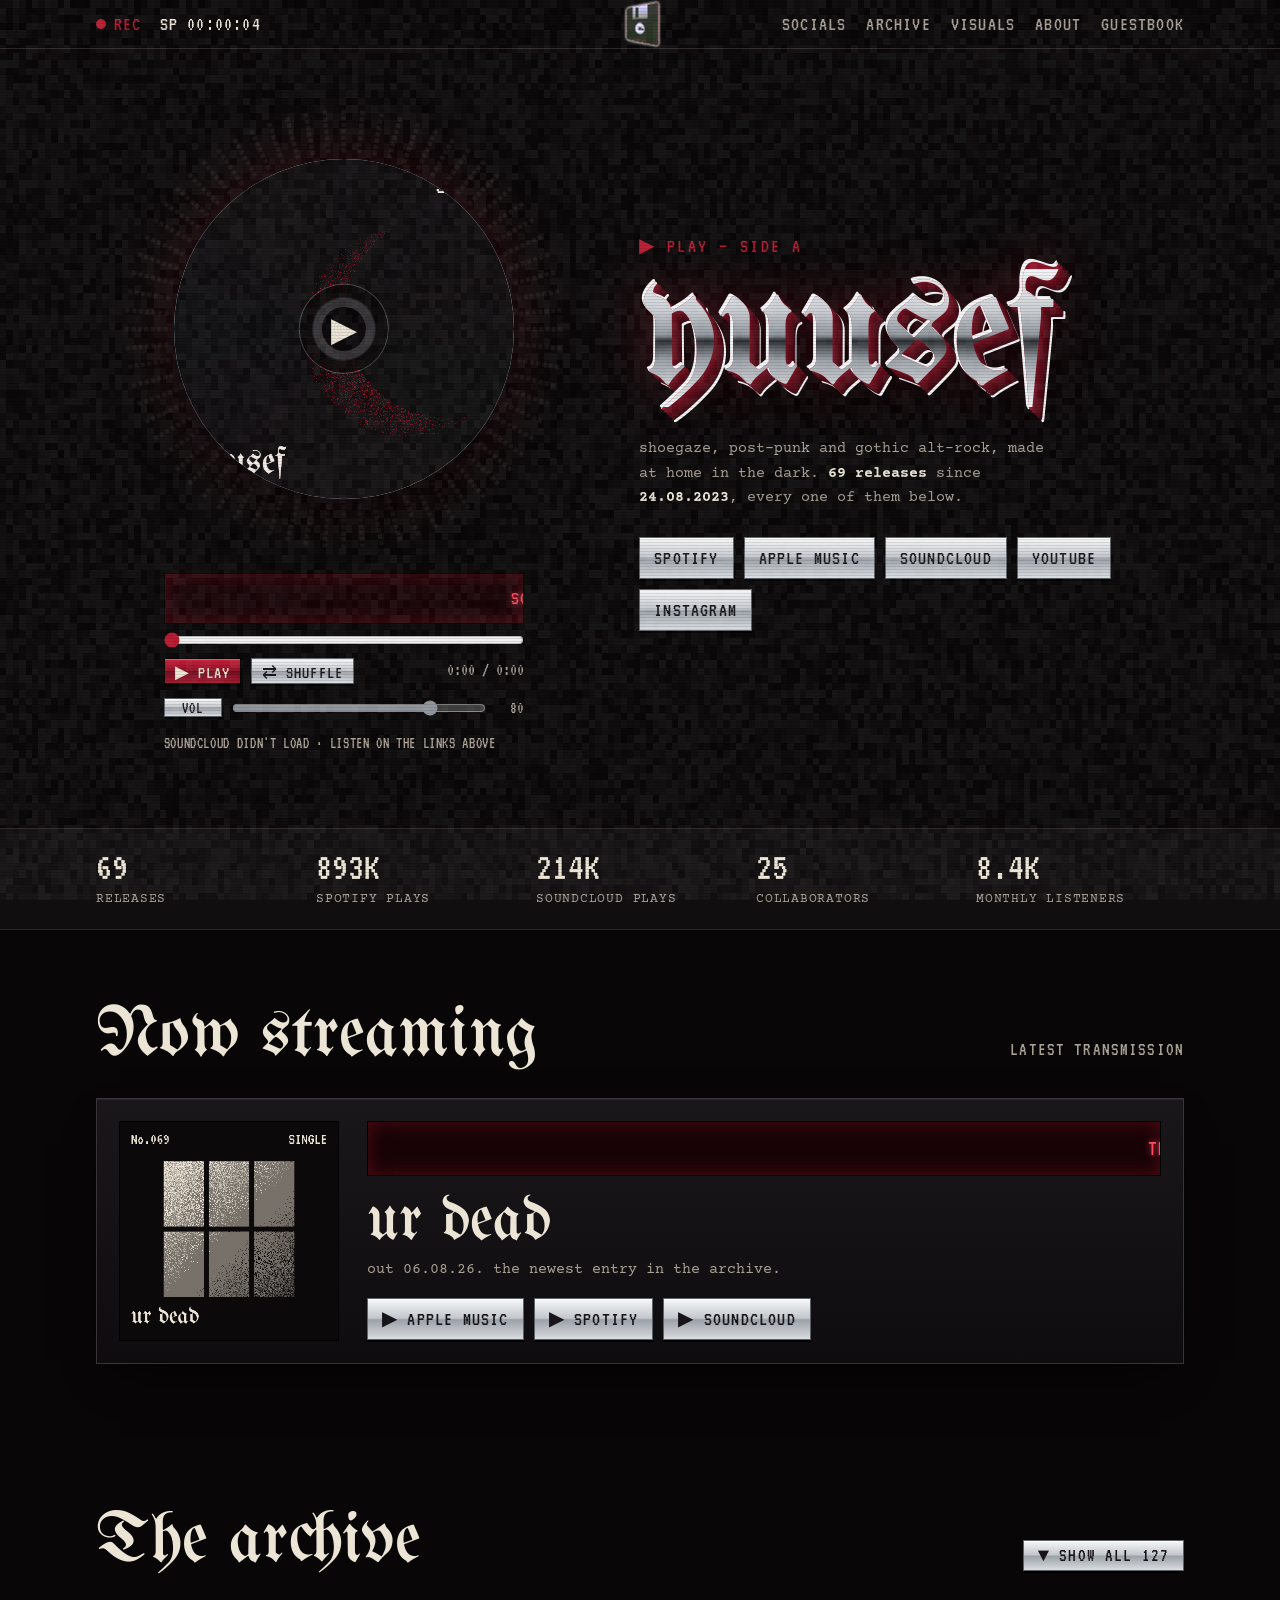
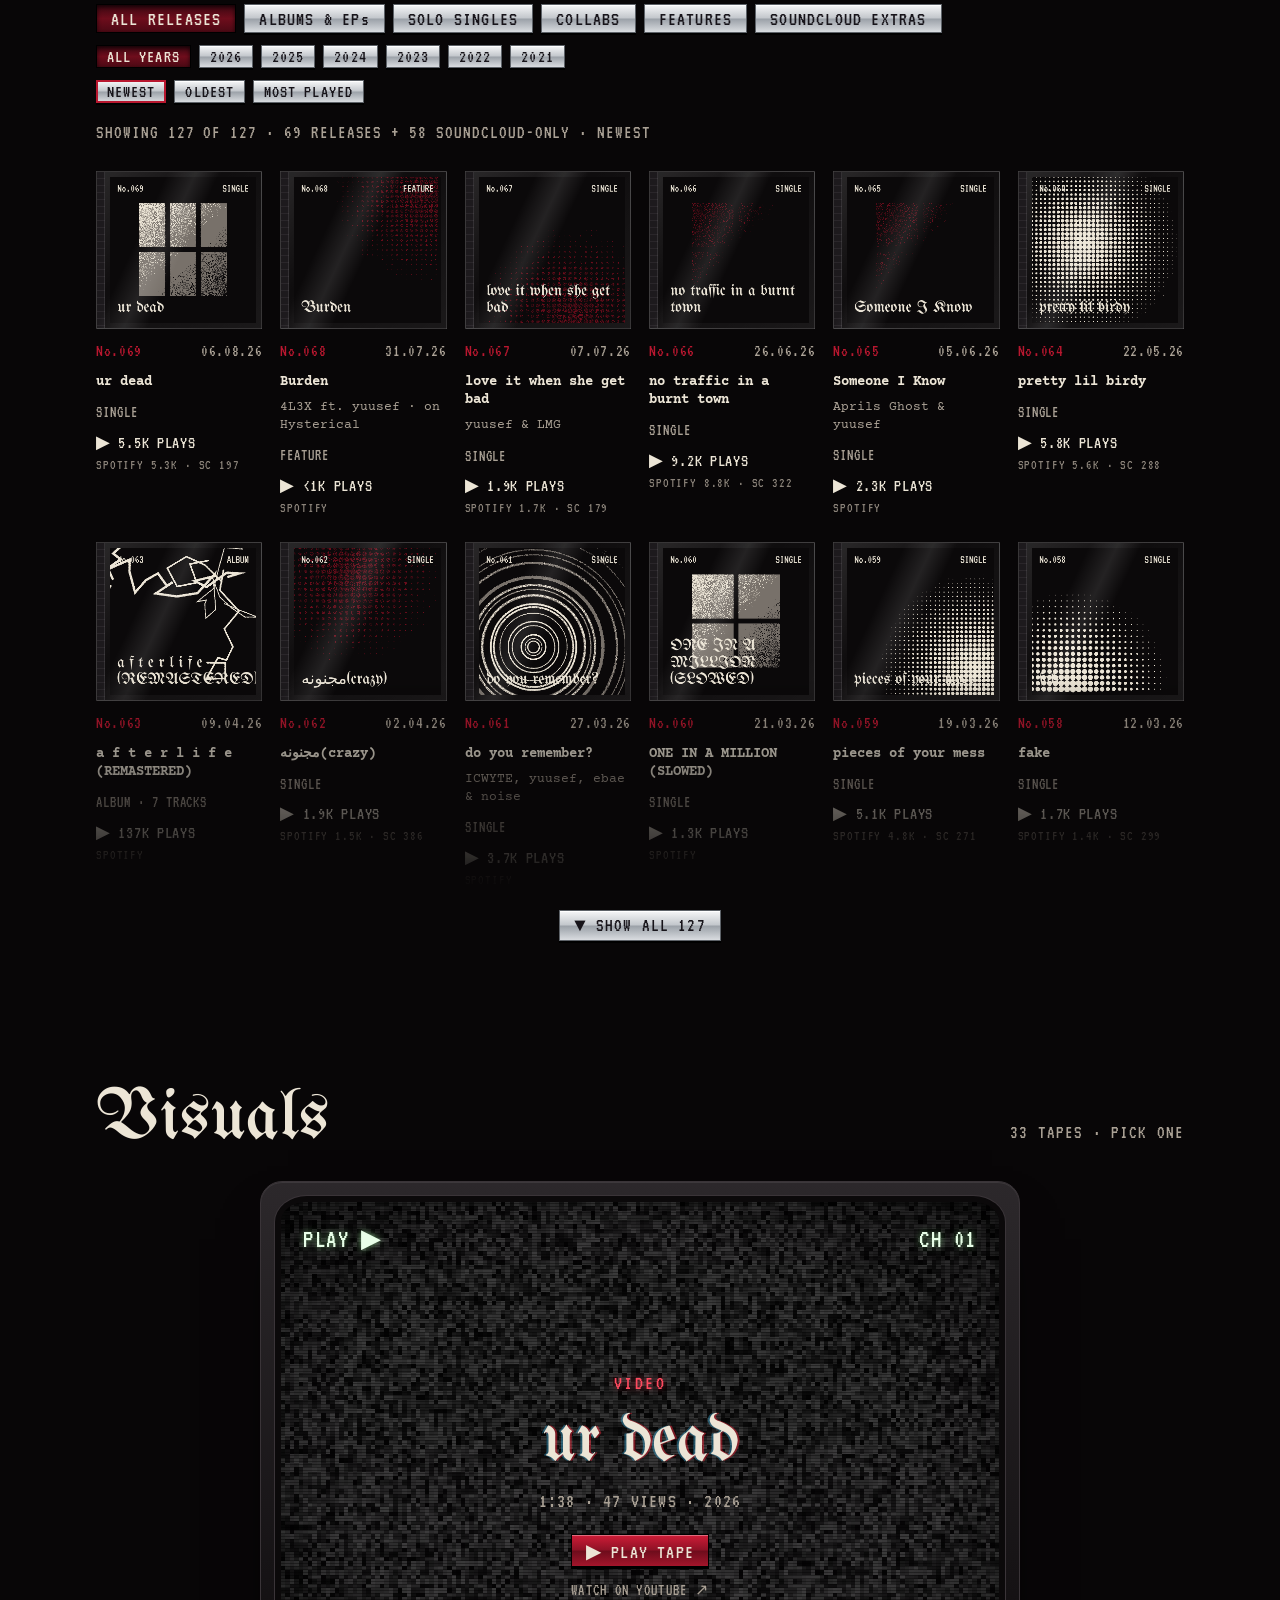
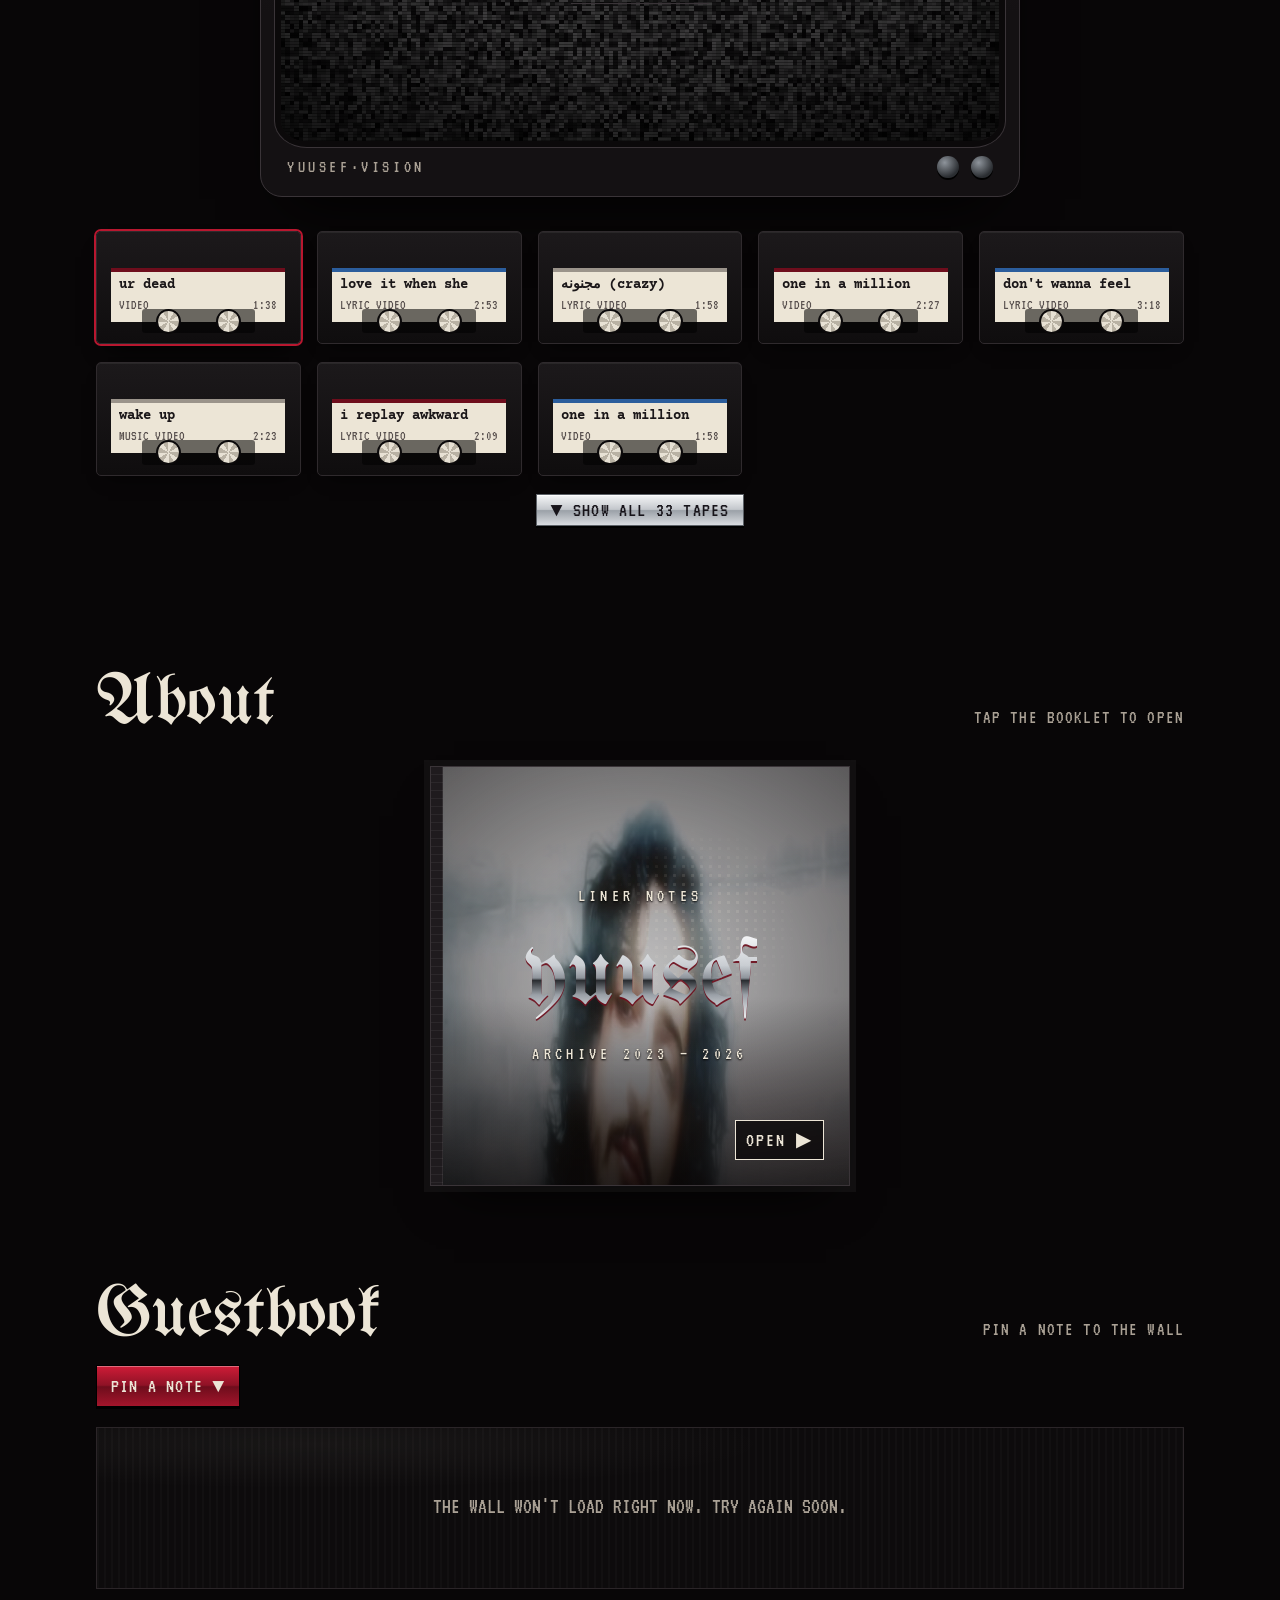
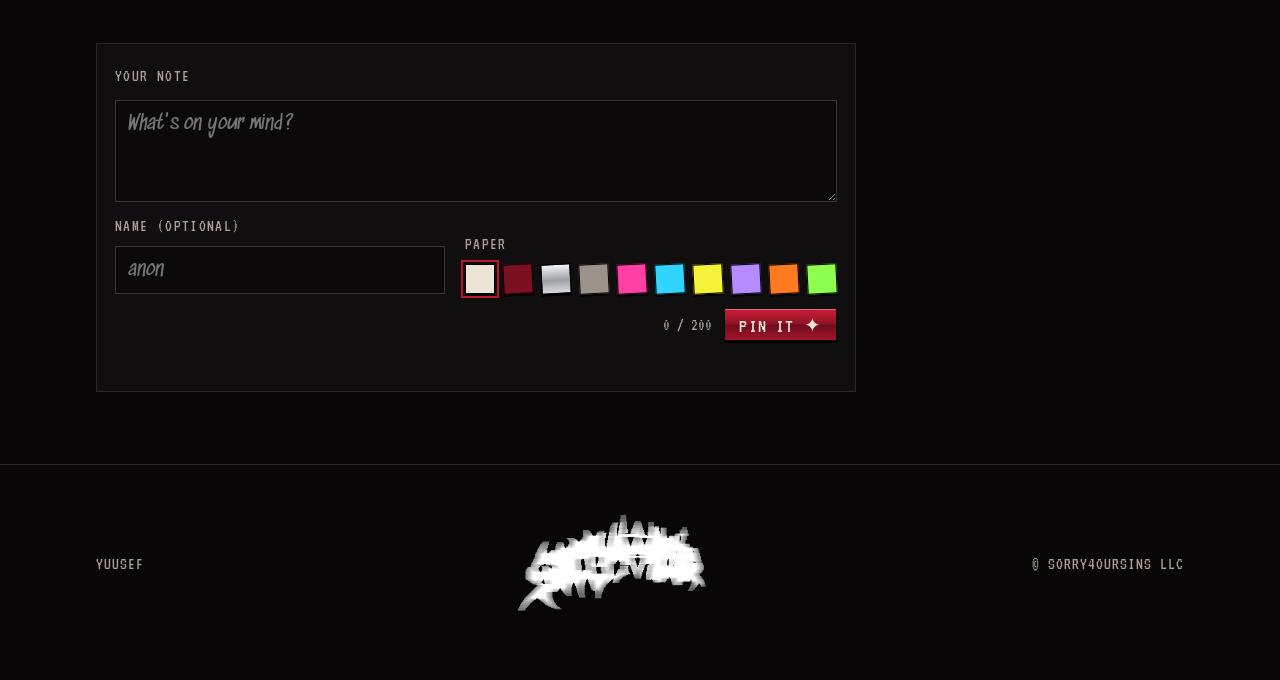
==== commit 8bdb8b0e: "Remove intro video for now A dedicated video edit for the website is coming. The working intro code " ====
--- a/index.html
+++ b/index.html
@@ -49,9 +49,7 @@
   <div class="boot-skip">CLICK OR PRESS ANY KEY TO SKIP</div>
 </div>
 <script>
-// VHS boot intro: once per visit (session), skippable, never shown if storage is unavailable (previews, thumbnails).
-// After the loading bar the intro tape cuts in and plays /media/intro.mp4: muted until tapped (browsers block sound
-// before a tap), skippable any time. Skipped for reduced motion, data saver, or if the video can't load in time.
+// VHS boot intro: once per visit (session), skippable, never shown if storage is unavailable (previews, thumbnails)
 (function () {
   const pristine = document.getElementById("boot").cloneNode(true);   // kept so the intro can be replayed
   let running = false;
@@ -78,54 +76,15 @@
     tc.textContent = "SP 00:00:" + String(Math.floor(f / 30)).padStart(2, "0") + ":" + String(f % 30).padStart(2, "0");
   }, 70);
   let done = false;
-  const wantTape = !reduced && !(navigator.connection && navigator.connection.saveData);
-  let vid = null;
-  if (wantTape) {
-    vid = document.createElement("video");
-    vid.className = "boot-video";
-    vid.muted = true; vid.playsInline = true; vid.preload = "auto";
-    vid.setAttribute("muted", ""); vid.setAttribute("playsinline", "");
-    vid.poster = "/media/intro-poster.jpg"; vid.src = "/media/intro.mp4";
-    vid.addEventListener("ended", end);
-    vid.addEventListener("error", () => { if (boot.classList.contains("intro-on")) end(); });
-    boot.appendChild(vid);
-  }
-  function startTape() {
-    if (done || boot.classList.contains("intro-on")) return;
-    if (!vid || vid.error) return end();
-    boot.classList.add("intro-on");
-    const ctrl = document.createElement("div");
-    ctrl.className = "boot-ctrl";
-    ctrl.innerHTML = '<button type="button" class="boot-btn" data-act="sound">&#128264; TAP FOR SOUND</button><button type="button" class="boot-btn" data-act="skip">SKIP &#9654;&#9654;</button>';
-    boot.appendChild(ctrl);
-    const snd = ctrl.querySelector('[data-act="sound"]');
-    snd.addEventListener("click", () => {
-      vid.muted = !vid.muted;
-      if (!vid.muted && vid.paused) vid.play().catch(() => {});
-      snd.innerHTML = vid.muted ? "&#128264; TAP FOR SOUND" : "&#128266; SOUND ON";
-    });
-    const p = vid.play();
-    if (p && p.catch) p.catch(() => end());
-  }
-  function onSkip(e) {
-    if (e && e.target && e.target.closest && e.target.closest('[data-act="sound"]')) return;   // the sound button doesn't skip
-    end();
-  }
   function end() {
     if (done) return; done = true;
-    if (vid) { try { vid.pause(); } catch (e) {} }
     boot.classList.add("out");
     setTimeout(() => { if (iv) clearInterval(iv); boot.remove(); root.classList.remove("booting"); running = false; }, reduced ? 200 : 460);
-    removeEventListener("keydown", onSkip); removeEventListener("pointerdown", onSkip);
+    removeEventListener("keydown", end); removeEventListener("pointerdown", end);
   }
   // listen for the skip a moment later, so the click that started a replay doesn't also skip it
-  setTimeout(() => { if (!done) { addEventListener("keydown", onSkip); addEventListener("pointerdown", onSkip); } }, 250);
-  setTimeout(() => {
-    if (!vid) return end();
-    if (vid.readyState >= 3) return startTape();
-    vid.addEventListener("canplay", startTape, { once: true });
-    setTimeout(() => { if (!boot.classList.contains("intro-on")) end(); }, 4000);   // slow connection: don't hold the site hostage
-  }, reduced ? 900 : 2900);
+  setTimeout(() => { if (!done) { addEventListener("keydown", end); addEventListener("pointerdown", end); } }, 250);
+  setTimeout(end, reduced ? 900 : 2900);
   }
 })();
 </script>
--- a/assets/site.css
+++ b/assets/site.css
@@ -494,23 +494,6 @@
 #boot.calm *, #boot.calm::before { animation: none !important; opacity: 1 !important; }
 #boot.calm .boot-bar i { width: 100%; }
 #boot.calm.out { animation: none; opacity: 0; transition: opacity 0.2s; }
-
-/* intro tape: cuts in after the loading bar */
-.boot-video { position: absolute; inset: 0; width: 100%; height: 100%; object-fit: contain; background: #000; z-index: 1; opacity: 0; pointer-events: none; }
-#boot.intro-on .boot-video { opacity: 1; animation: tapein 0.5s steps(5); }
-#boot.intro-on .boot-center, #boot.intro-on #boot-noise, #boot.intro-on .boot-track, #boot.intro-on .boot-skip { display: none; }
-@keyframes tapein { 0% { opacity: 0; transform: skewX(-12deg) scaleY(0.2); filter: contrast(2) brightness(1.6); } 60% { opacity: 1; transform: skewX(4deg); } 100% { transform: none; filter: none; } }
-.boot-ctrl {
-  position: absolute; z-index: 4; bottom: calc(20px + env(safe-area-inset-bottom, 0px));
-  left: max(16px, env(safe-area-inset-left, 0px)); right: max(16px, env(safe-area-inset-right, 0px));
-  display: flex; justify-content: space-between; gap: 12px;
-}
-.boot-btn {
-  font-family: var(--f-ui); font-size: clamp(18px, 2.6vw, 24px); letter-spacing: 0.1em; color: #e8ffe8;
-  background: rgba(0,0,0,0.6); border: 1px solid rgba(232,255,232,0.65); padding: 4px 12px 2px; cursor: pointer;
-  text-shadow: 0 0 6px rgba(160,255,160,0.6);
-}
-.boot-btn:hover, .boot-btn:focus-visible { background: rgba(232,255,232,0.15); outline: none; }
 
 /* ── Visuals: CRT set + VHS shelf ──────────────── */
 .tv {
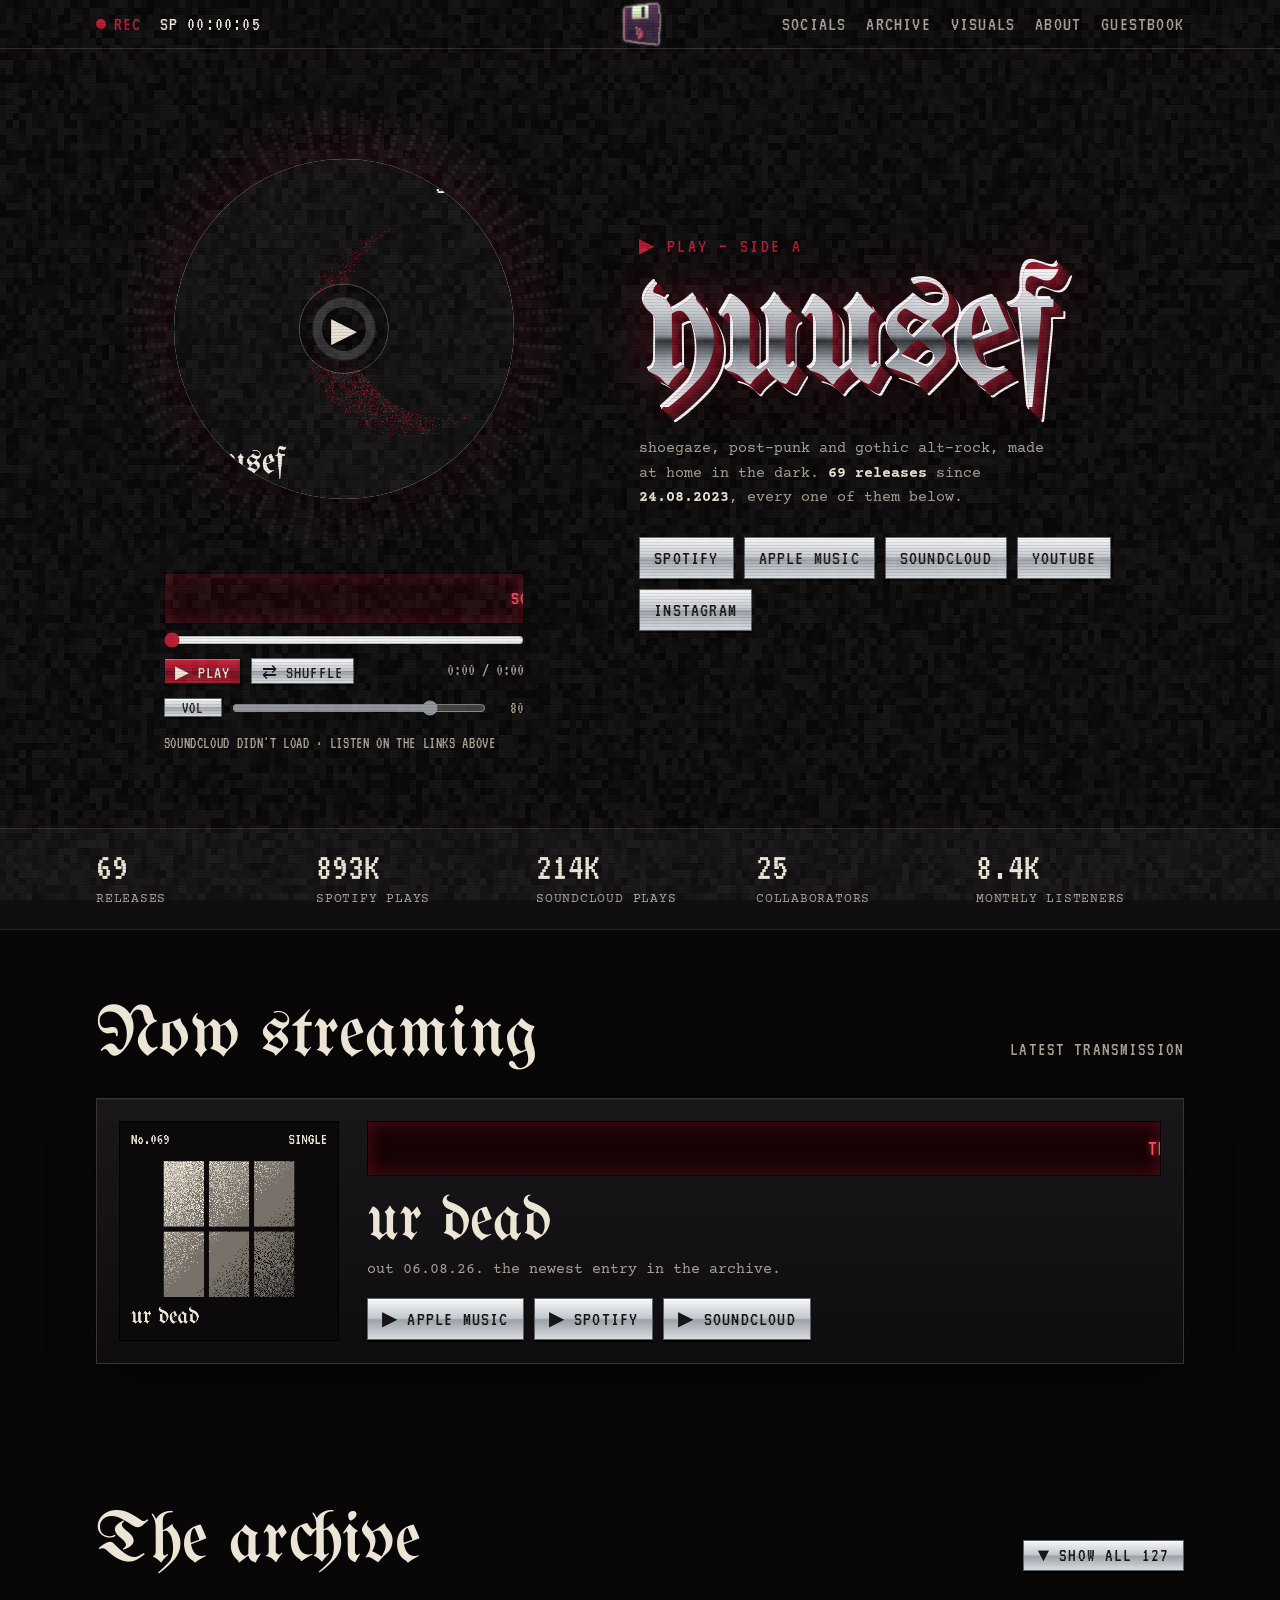
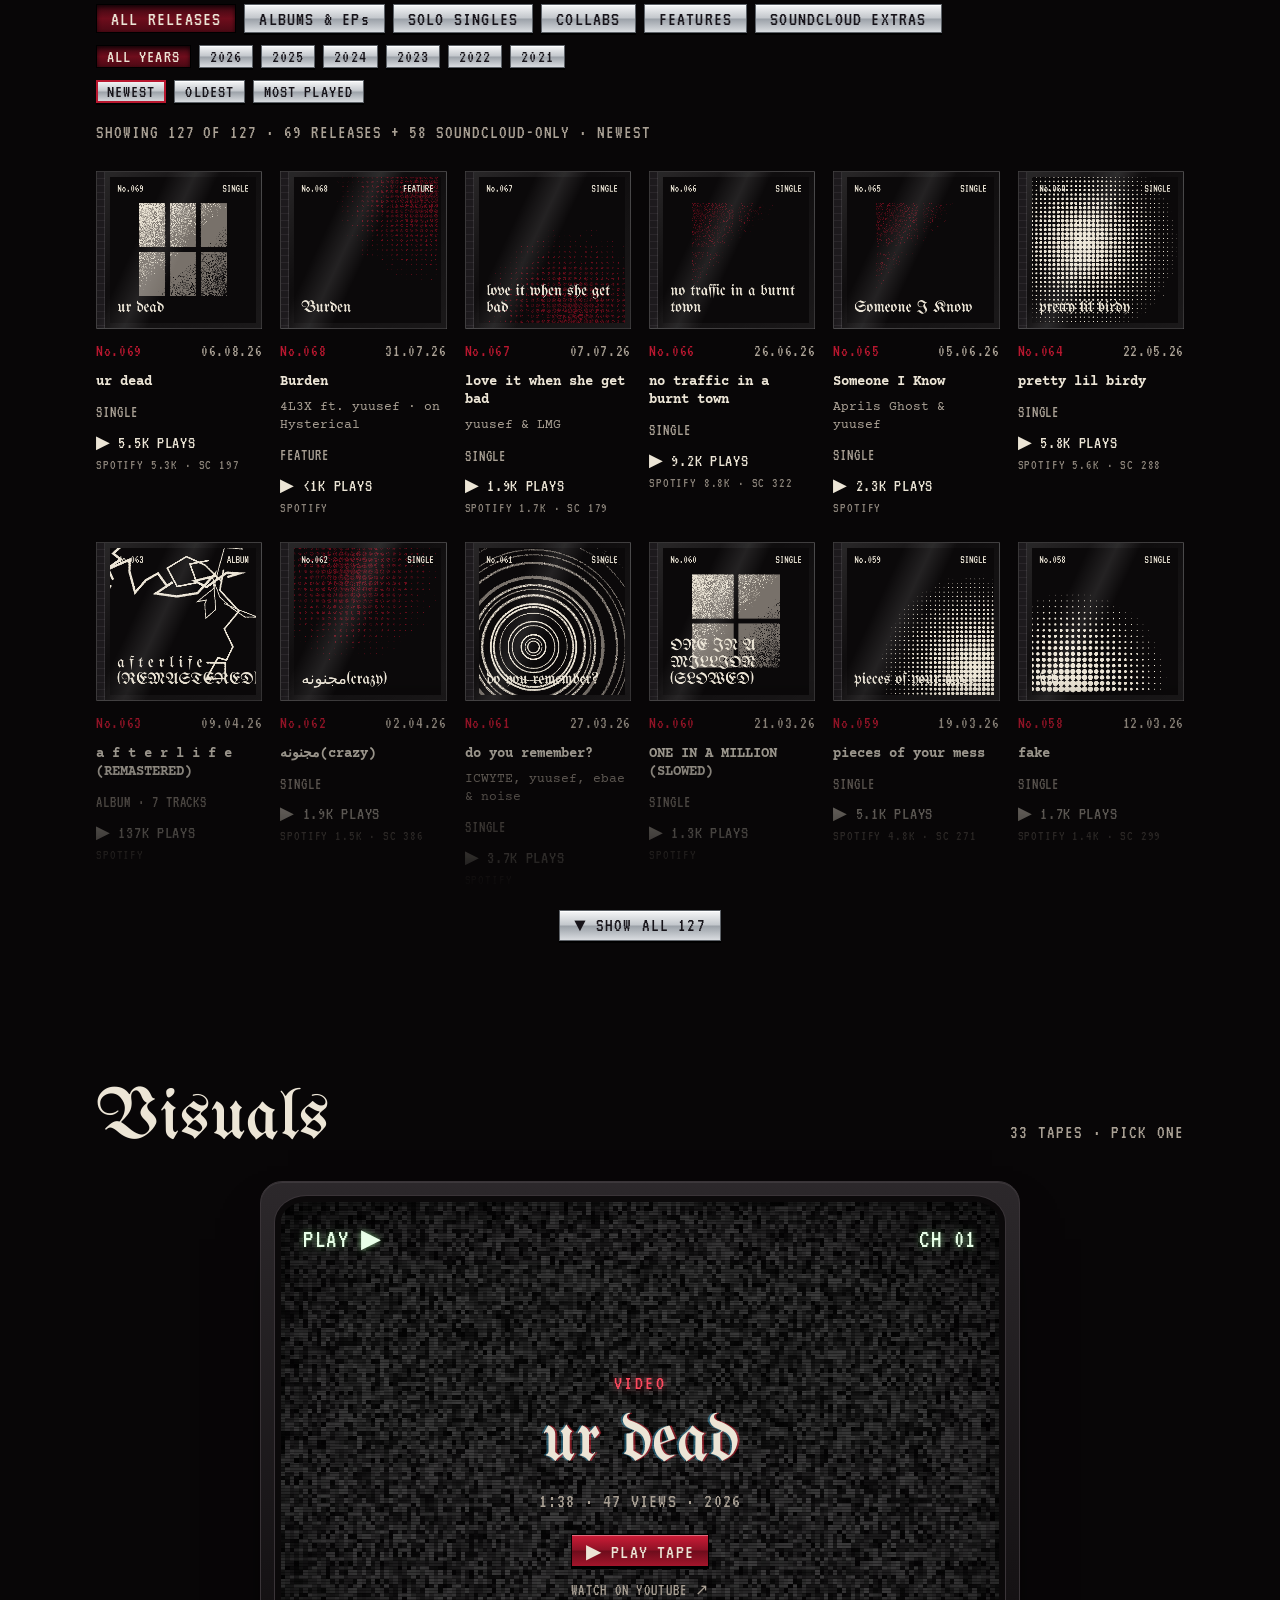
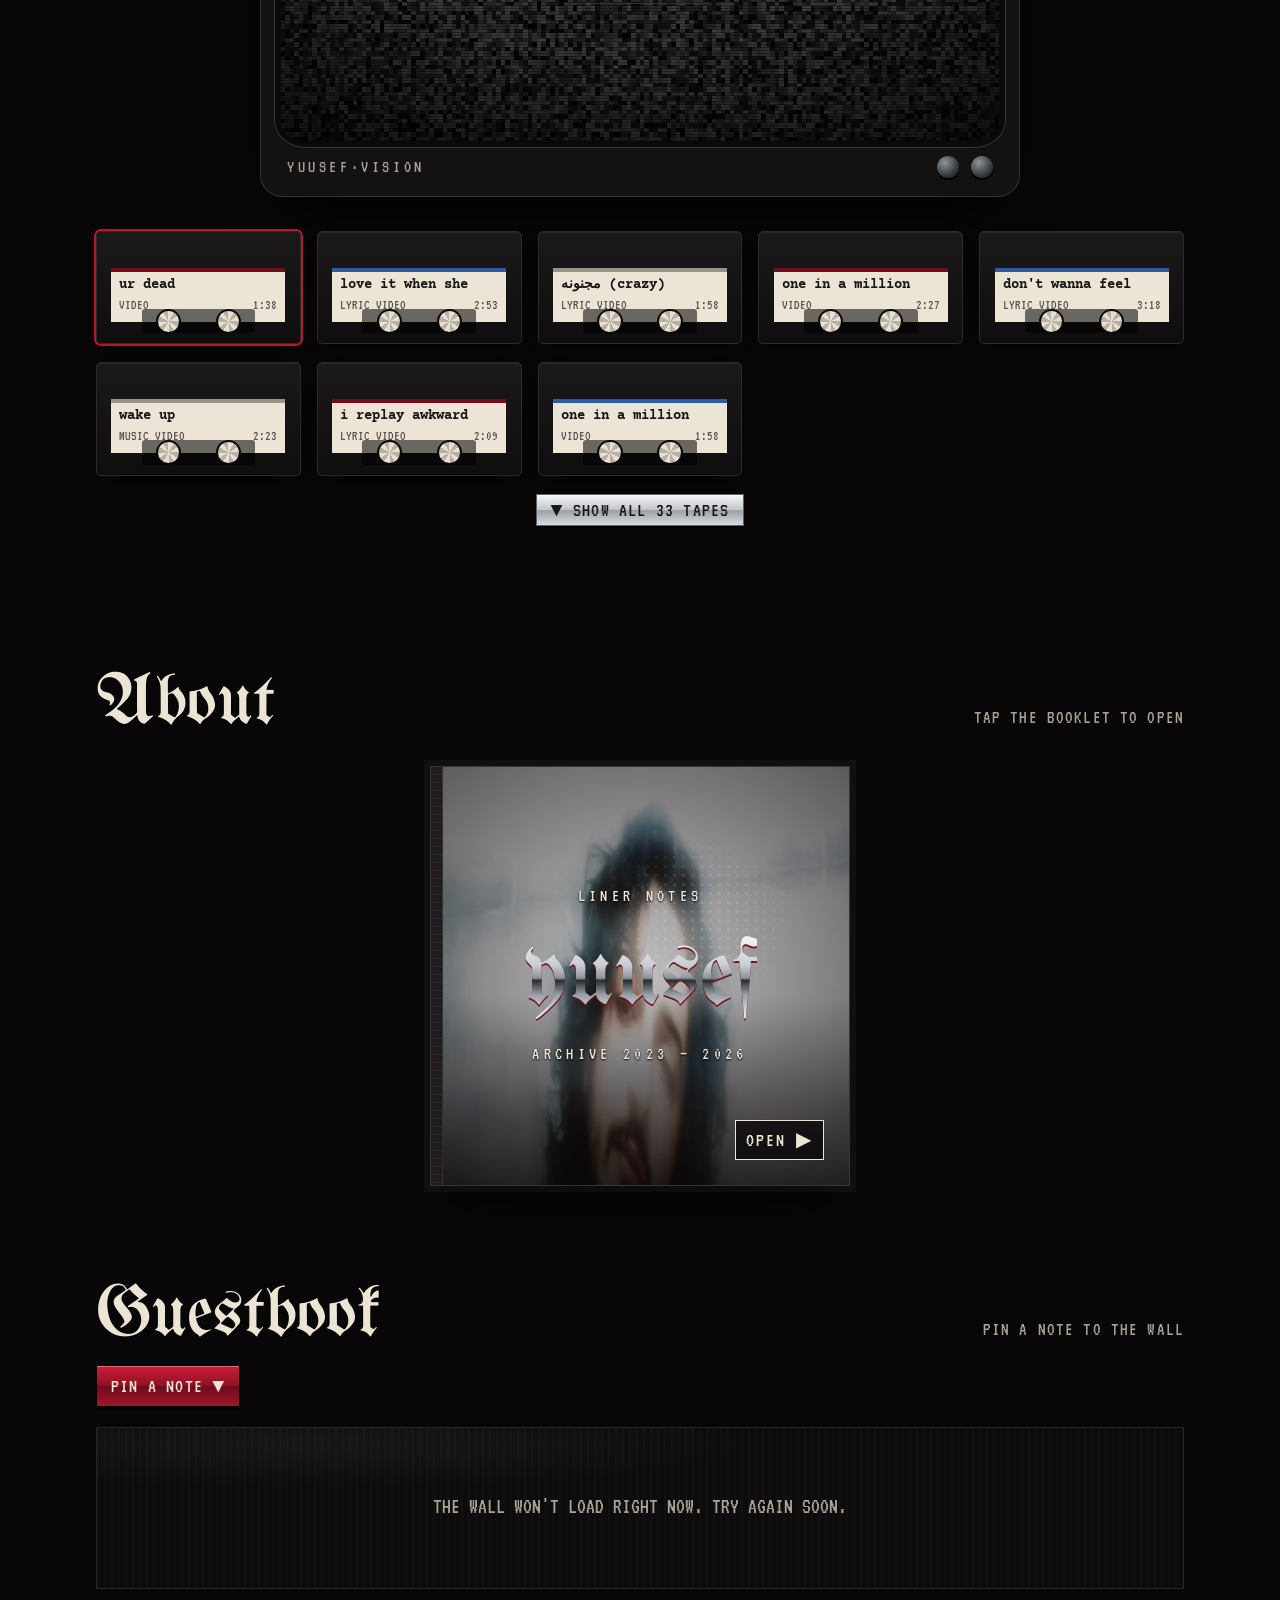
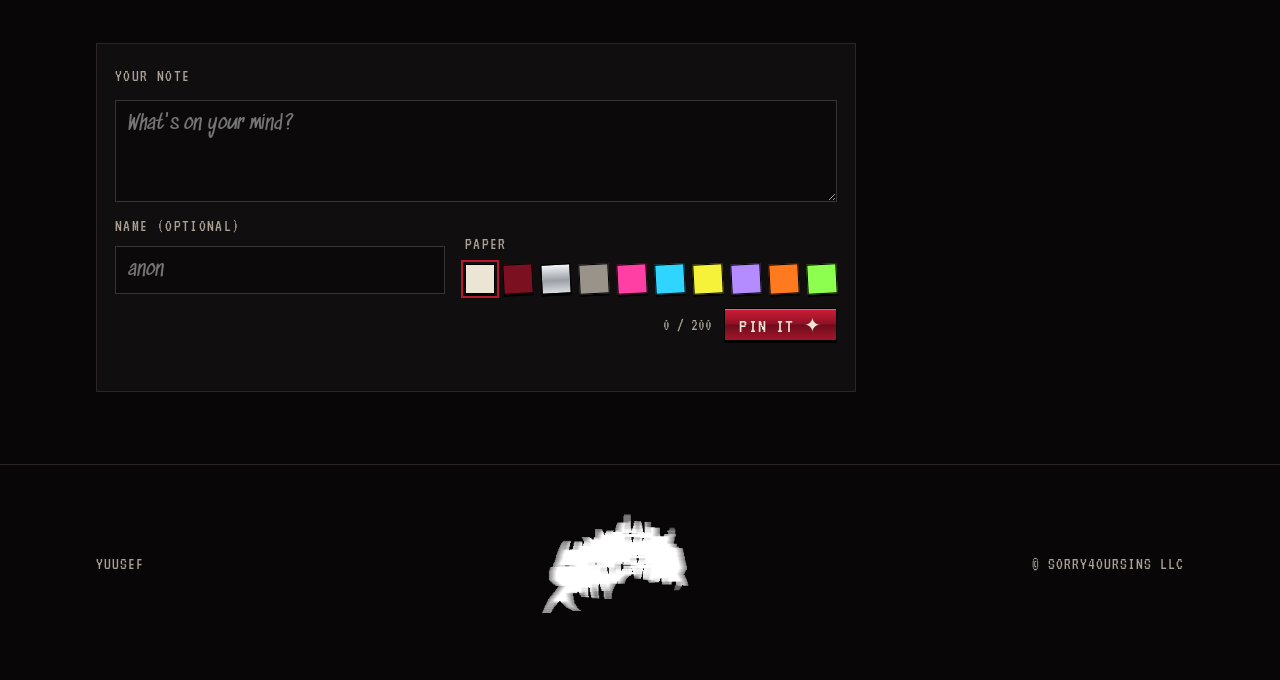
==== commit 4fa47a54: "Make browsers load the new stylesheet and scripts site.css, app.js, data.js and guestbook.js are cac" ====
--- a/index.html
+++ b/index.html
@@ -32,7 +32,7 @@
 <link rel="preload" href="/assets/fonts/unifrakturmaguntia-latin-400-normal.woff2" as="font" type="font/woff2" crossorigin>
 <link rel="preload" href="/assets/fonts/vt323-latin-400-normal.woff2" as="font" type="font/woff2" crossorigin>
 <link rel="preload" href="/assets/fonts/courier-prime-latin-400-normal.woff2" as="font" type="font/woff2" crossorigin>
-<link rel="stylesheet" href="/assets/site.css">
+<link rel="stylesheet" href="/assets/site.css?v=20261113">
 <link rel="preconnect" href="https://is1-ssl.mzstatic.com">
 <link rel="preconnect" href="https://w.soundcloud.com">
 </head>
@@ -99,7 +99,7 @@
       <button type="button" class="rec" id="rec" title="Replay the intro" aria-label="Replay the intro"><i></i>REC</button>
       <span class="tc" id="tc">SP 00:00:00</span>
     </div>
-    <a class="osd-mark" href="#top" aria-label="yuusef — back to top"><img src="/img/floppy.gif" alt="yuusef" width="48" height="48"></a>
+    <a class="osd-mark" href="#top" aria-label="yuusef — back to top"><img src="/img/floppy.gif?v=20261113" alt="yuusef" width="48" height="48"></a>
     <nav aria-label="Sections">
       <a href="#top">SOCIALS</a>
       <a href="#archive">ARCHIVE</a>
@@ -372,8 +372,8 @@
   </div>
 </div>
 
-<script src="/assets/data.js"></script>
-<script src="/assets/app.js"></script>
-<script src="/assets/guestbook.js"></script>
+<script src="/assets/data.js?v=20261113"></script>
+<script src="/assets/app.js?v=20261113"></script>
+<script src="/assets/guestbook.js?v=20261113"></script>
 </body>
 </html>
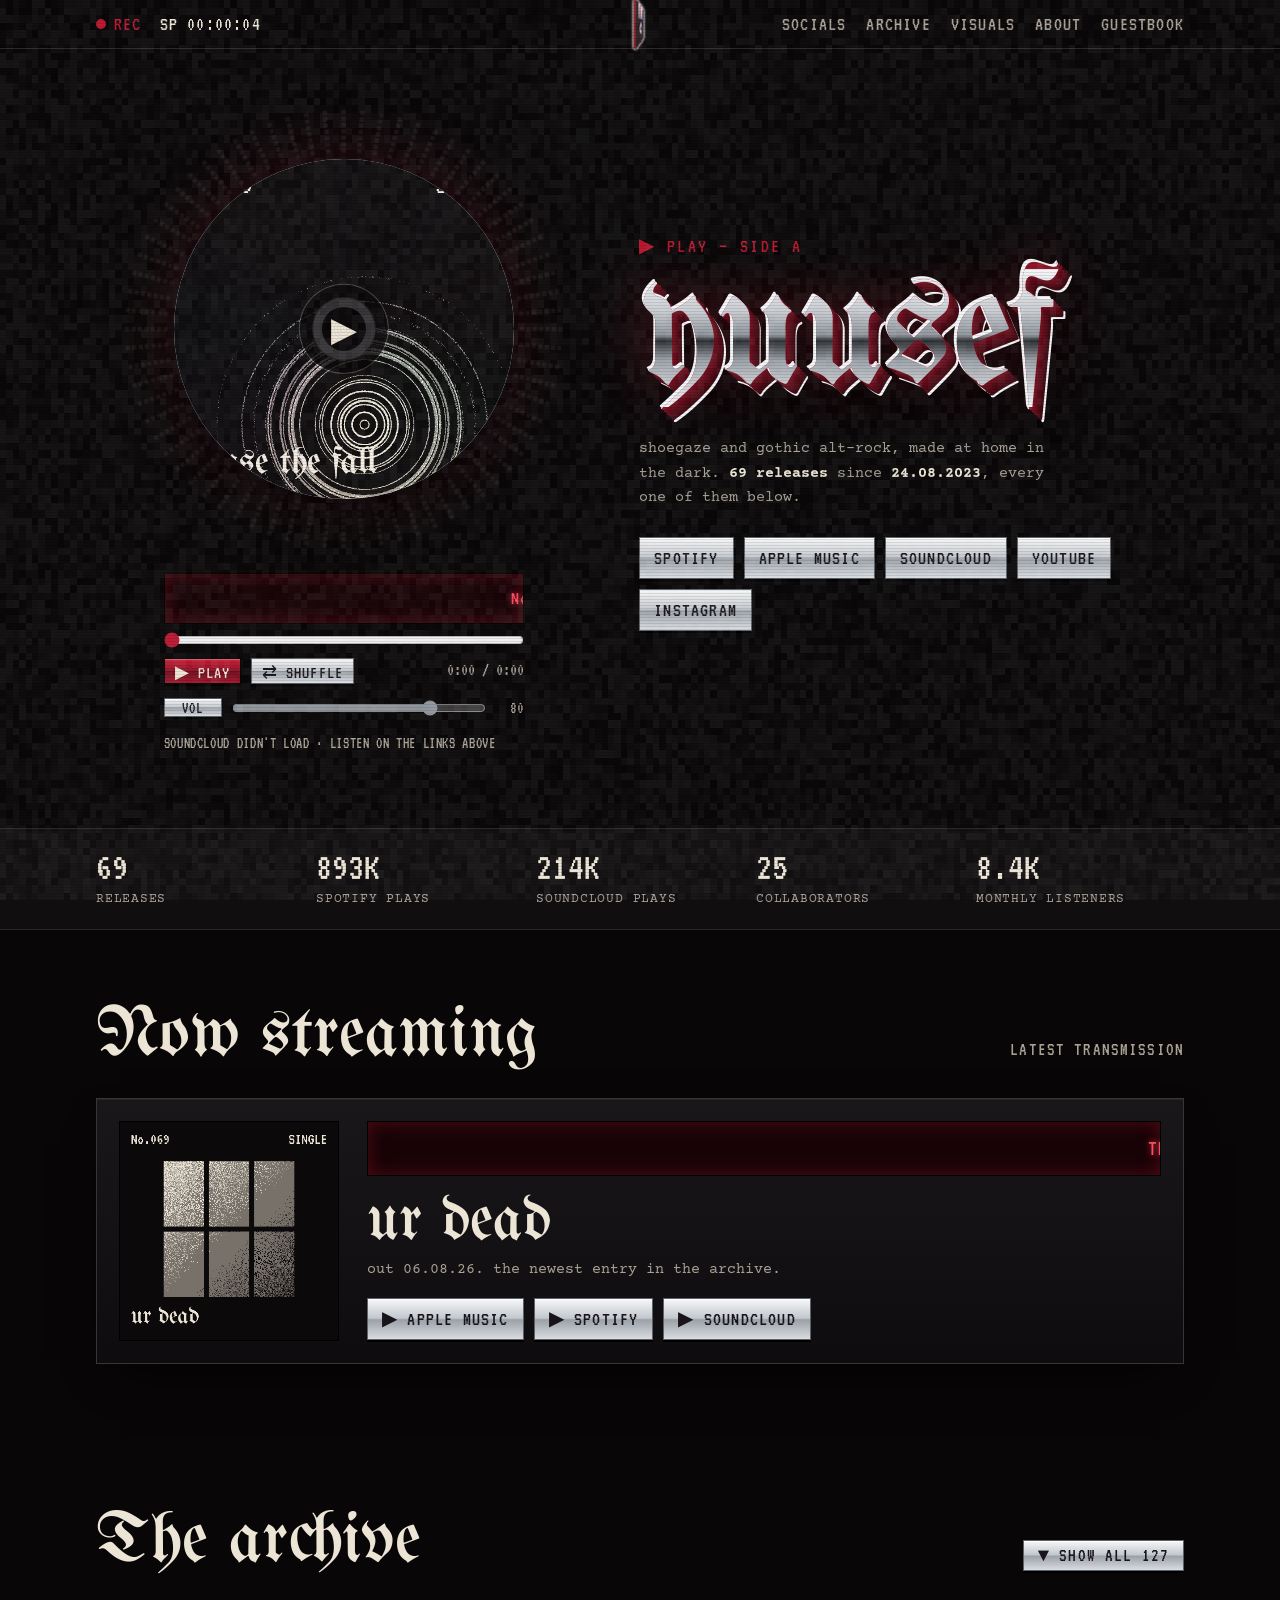
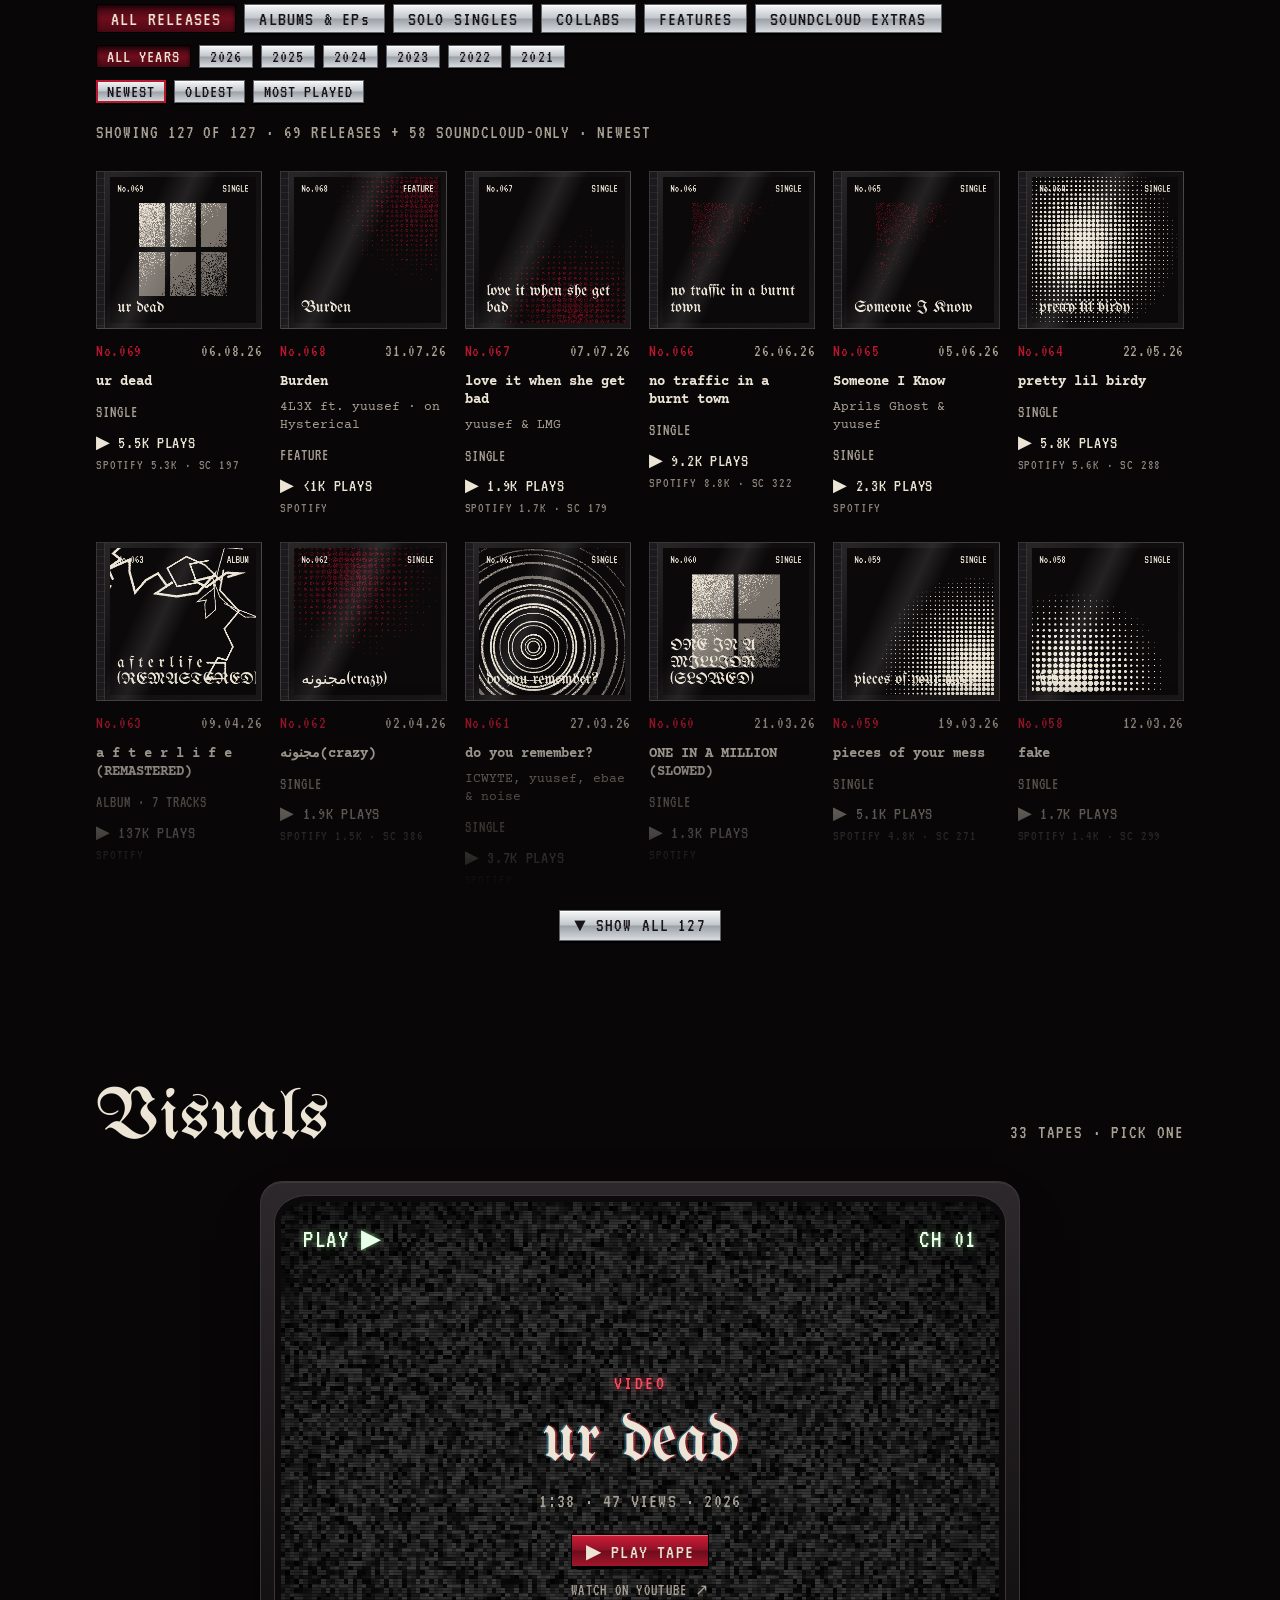
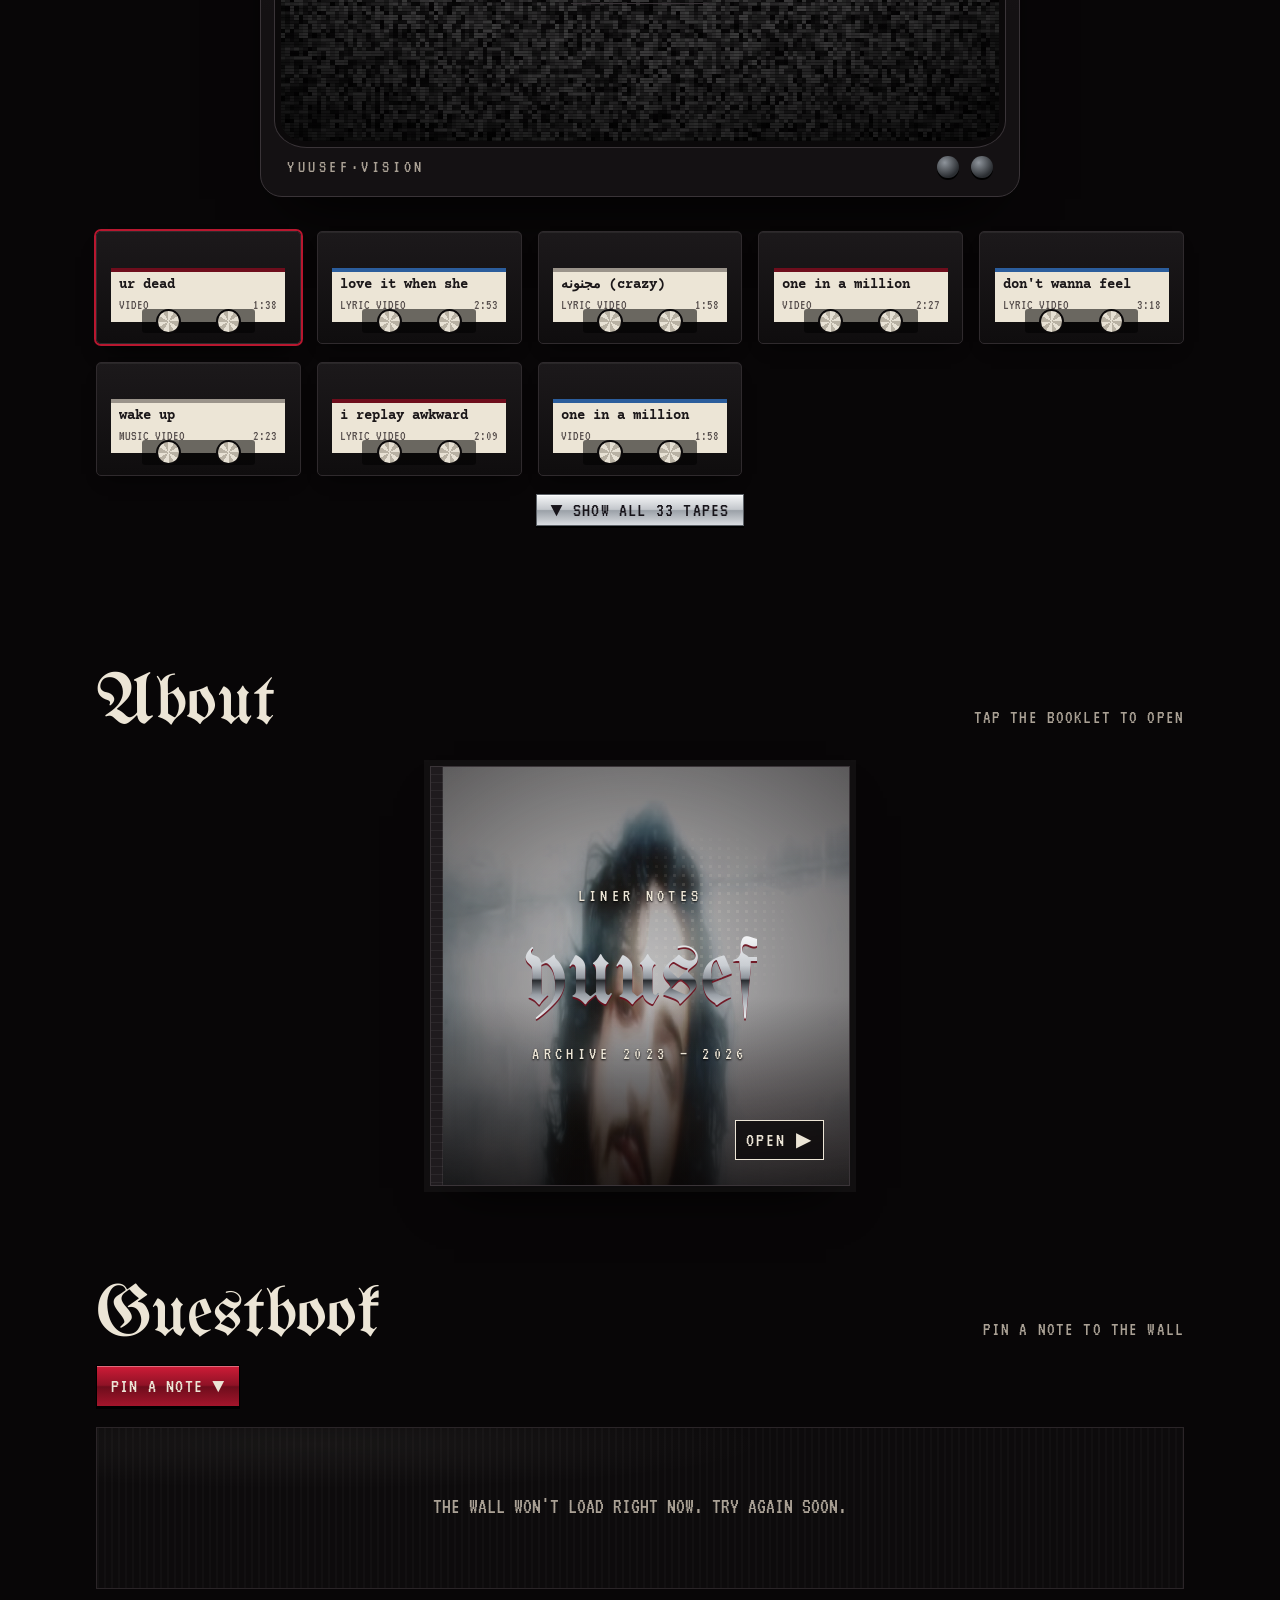
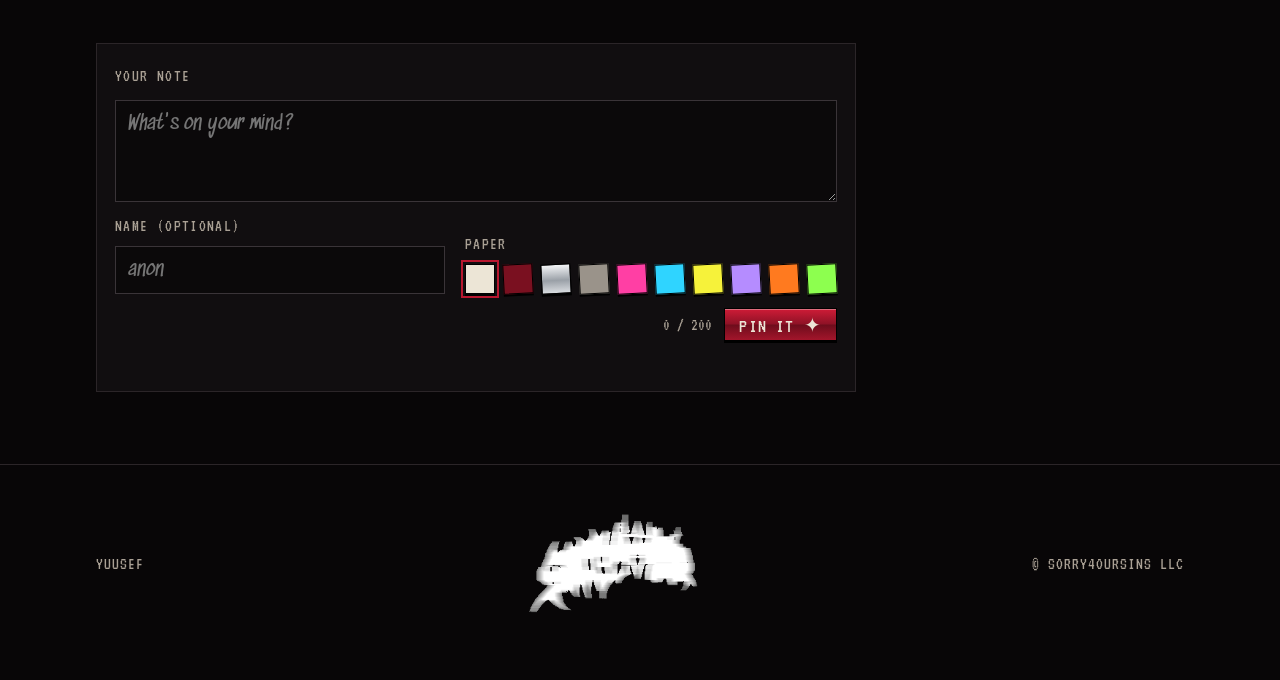
==== commit f9d20074: "Site: match genre line and credits to the new bio Shoegaze and gothic alt-rock in the tagline and me" ====
--- a/index.html
+++ b/index.html
@@ -4,7 +4,7 @@
 <meta charset="utf-8">
 <meta name="viewport" content="width=device-width, initial-scale=1, viewport-fit=cover">
 <title>yuusef</title>
-<meta name="description" content="yuusef: shoegaze, post-punk and gothic alt-rock. Every release, video and liner note in one archive.">
+<meta name="description" content="yuusef: shoegaze and gothic alt-rock. Every release, video and liner note in one archive.">
 <link rel="canonical" href="https://yuusef.com/">
 <meta name="theme-color" content="#080607">
 <meta name="color-scheme" content="dark">
@@ -12,7 +12,7 @@
 <meta property="og:type" content="website">
 <meta property="og:site_name" content="yuusef">
 <meta property="og:title" content="yuusef">
-<meta property="og:description" content="Shoegaze, post-punk and gothic alt-rock. Every release, video and liner note in one archive.">
+<meta property="og:description" content="Shoegaze and gothic alt-rock. Every release, video and liner note in one archive.">
 <meta property="og:url" content="https://yuusef.com/">
 <meta property="og:image" content="https://yuusef.com/og.png">
 <meta property="og:image:width" content="1200">
@@ -20,7 +20,7 @@
 <meta property="og:image:alt" content="The yuusef wordmark in chrome blackletter on black">
 <meta name="twitter:card" content="summary_large_image">
 <meta name="twitter:title" content="yuusef">
-<meta name="twitter:description" content="Shoegaze, post-punk and gothic alt-rock. Every release, video and liner note in one archive.">
+<meta name="twitter:description" content="Shoegaze and gothic alt-rock. Every release, video and liner note in one archive.">
 <meta name="twitter:image" content="https://yuusef.com/og.png">
 
 <link rel="icon" href="/favicon.ico" sizes="any">
@@ -149,7 +149,7 @@
       <div class="hero-copy">
         <p class="kicker">&#9654; PLAY &mdash; SIDE A</p>
         <h1 class="wordmark" data-text="yuusef">yuusef</h1>
-        <p class="lede">Shoegaze, post-punk and gothic alt-rock, made at home in the dark. <b id="lede-count">62 releases</b> since <b>24.08.2023</b>, every one of them below.</p>
+        <p class="lede">Shoegaze and gothic alt-rock, made at home in the dark. <b id="lede-count">62 releases</b> since <b>24.08.2023</b>, every one of them below.</p>
         <button type="button" class="btn btn-primary hero-play" id="hero-play">&#9654; PLAY</button>
         <div class="platforms">
           <a class="btn" href="https://open.spotify.com/artist/3NvrEBUyMRufFB4RCM1Ir4" target="_blank" rel="noopener">SPOTIFY</a>
@@ -264,14 +264,14 @@
           <img class="pg-photo-img" src="img/yuusef-photo.jpg" alt="yuusef leaning against a stained concrete wall" width="900" height="900" loading="lazy">
           <div class="pg-overlay">
             <h3 class="pg-title">yuusef</h3>
-            <p class="pg-bio">i make music for 3am. shoegaze walls, post-punk drums, a voice half-buried in the noise.</p>
+            <p class="pg-bio">i make music for 3am. shoegaze walls, heavy alt-rock drums, a voice half-buried in the noise.</p>
           </div>
         </div>
         <div class="pg">
           <span class="pg-kicker">ii.</span>
           <h3 class="pg-title">Credits</h3>
           <dl class="bk-credits">
-            <dt>WRITTEN, PRODUCED &amp; MASTERED</dt><dd>yuusef, in FL Studio</dd>
+            <dt>WRITTEN, MIXED &amp; MASTERED</dt><dd>yuusef, in FL Studio</dd>
             <dt>FIRST STREAMING RELEASE</dt><dd>when i died in tokyo &middot; 24.08.2023</dd>
             <dt>ALBUMS</dt><dd>solitude (2024)<br>a f t e r l i f e (2026)</dd>
             <dt>EPs</dt><dd>seeing through the ceiling (2025)<br>dystopia_ (2025)</dd>
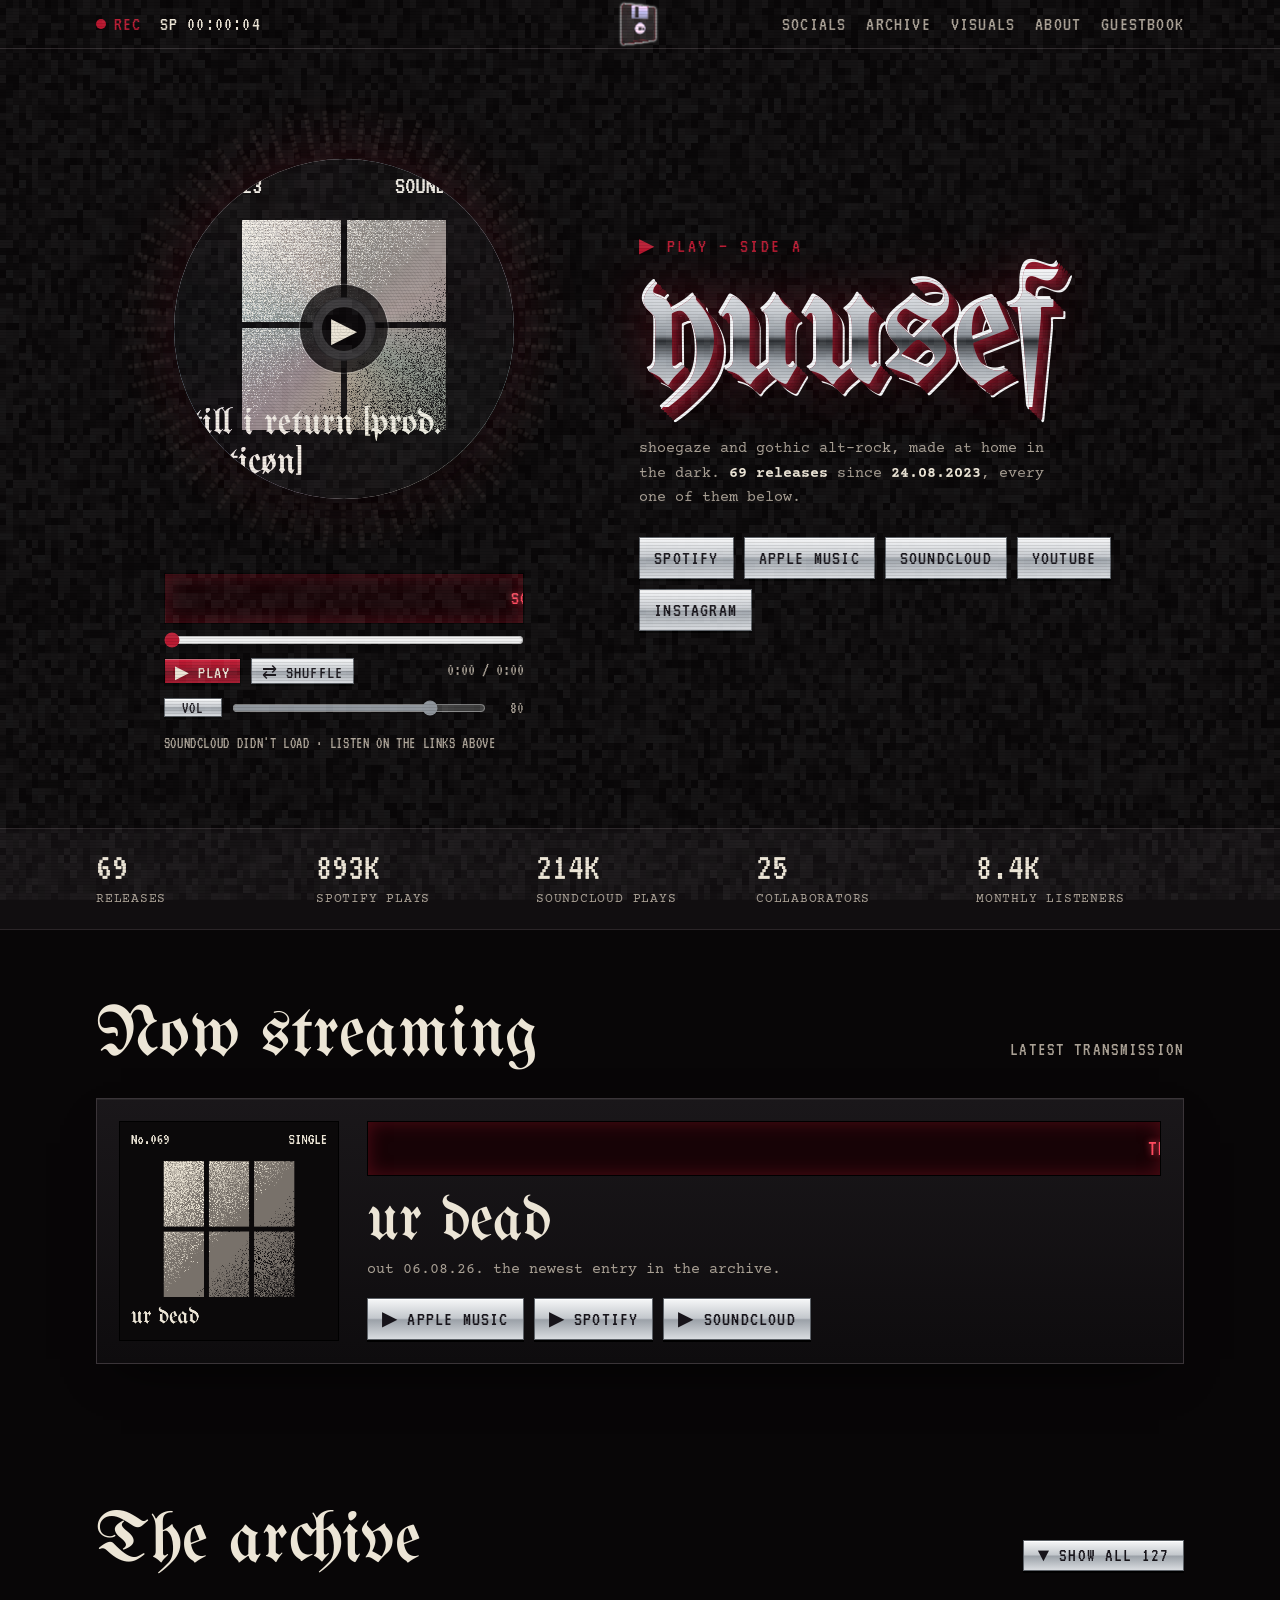
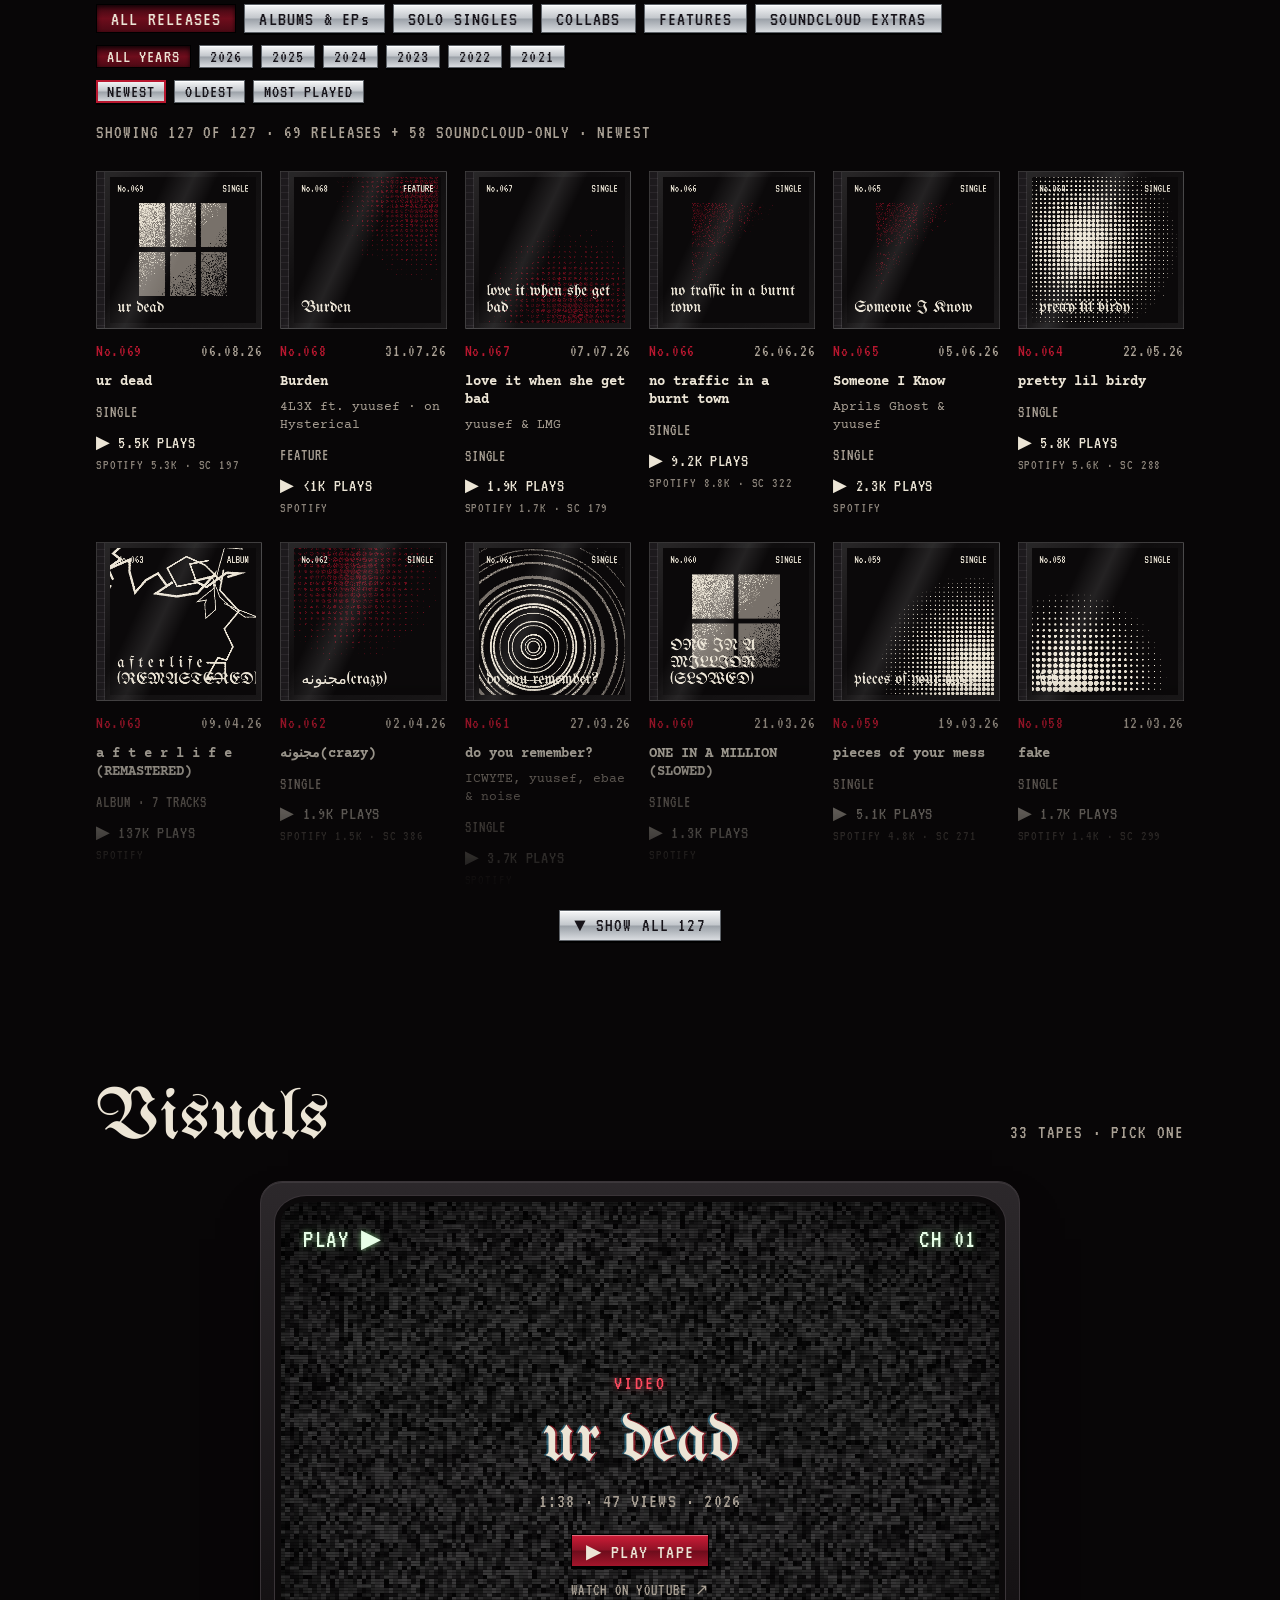
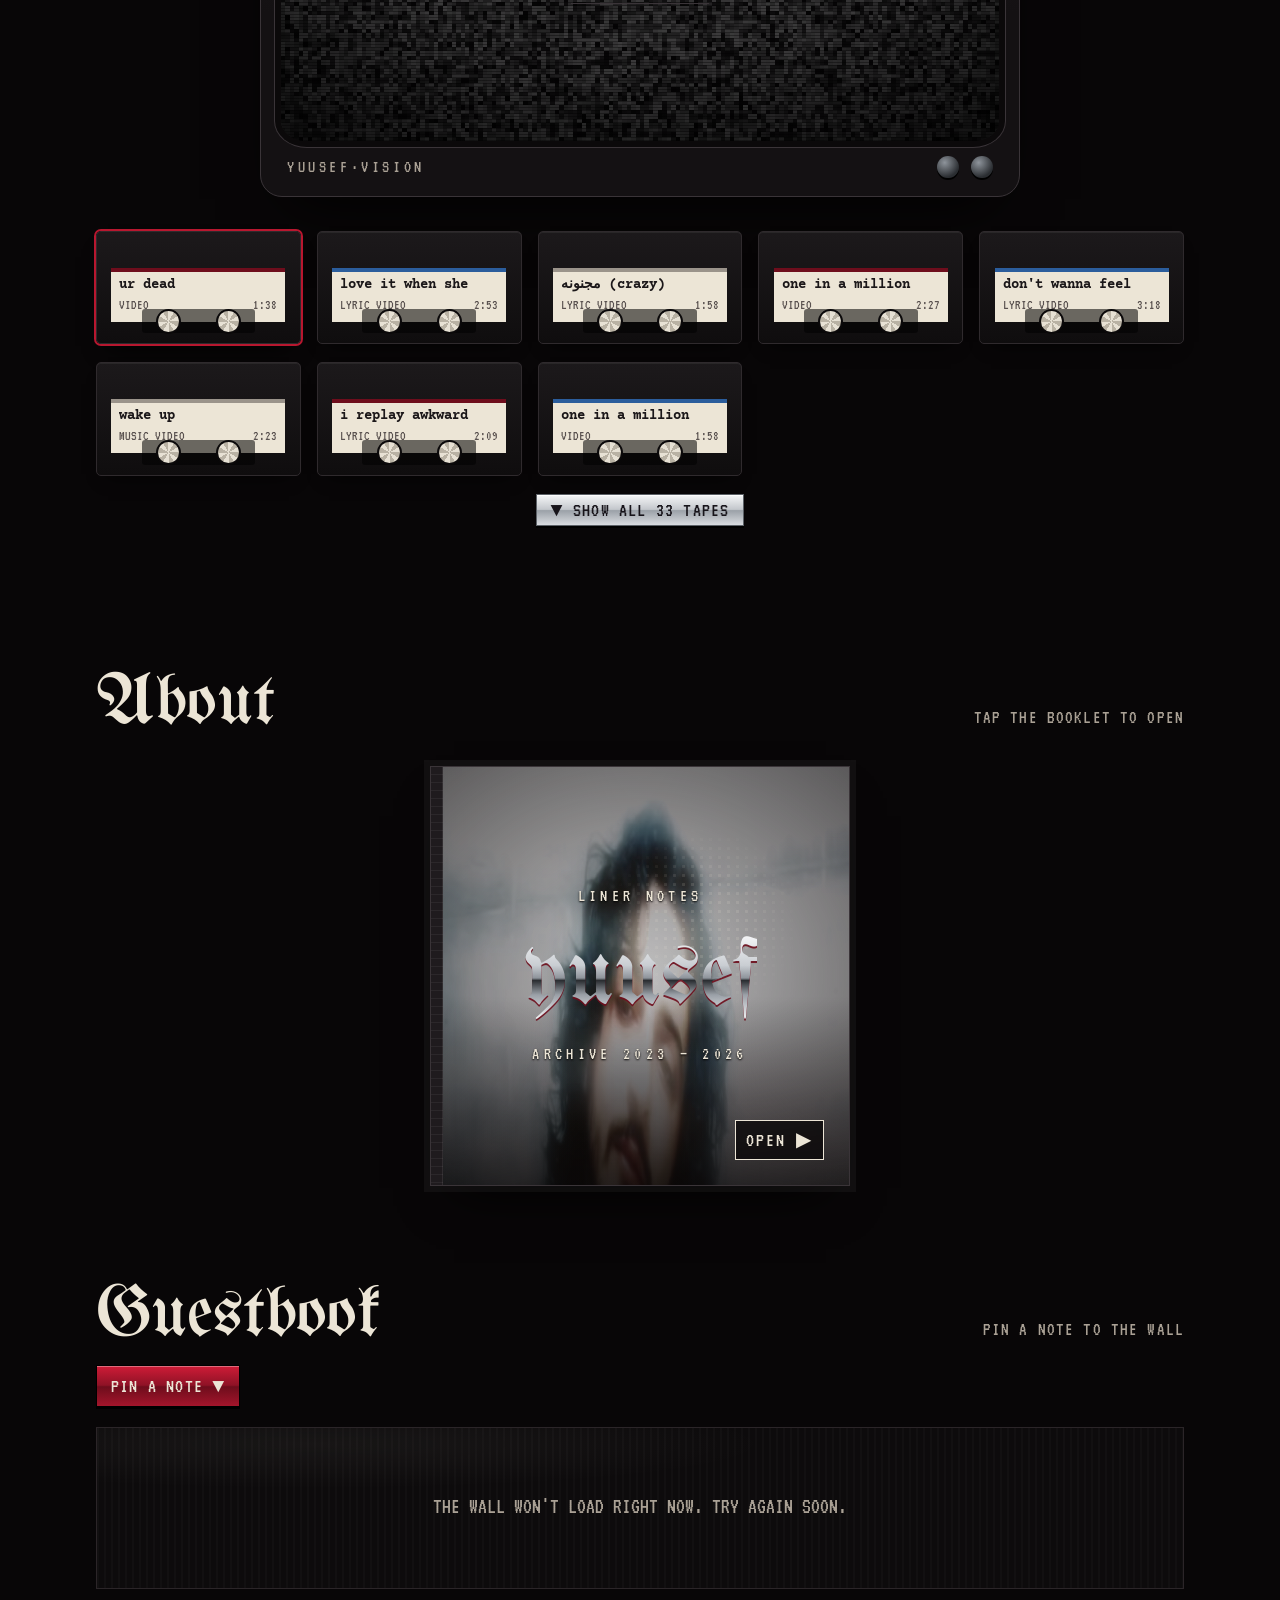
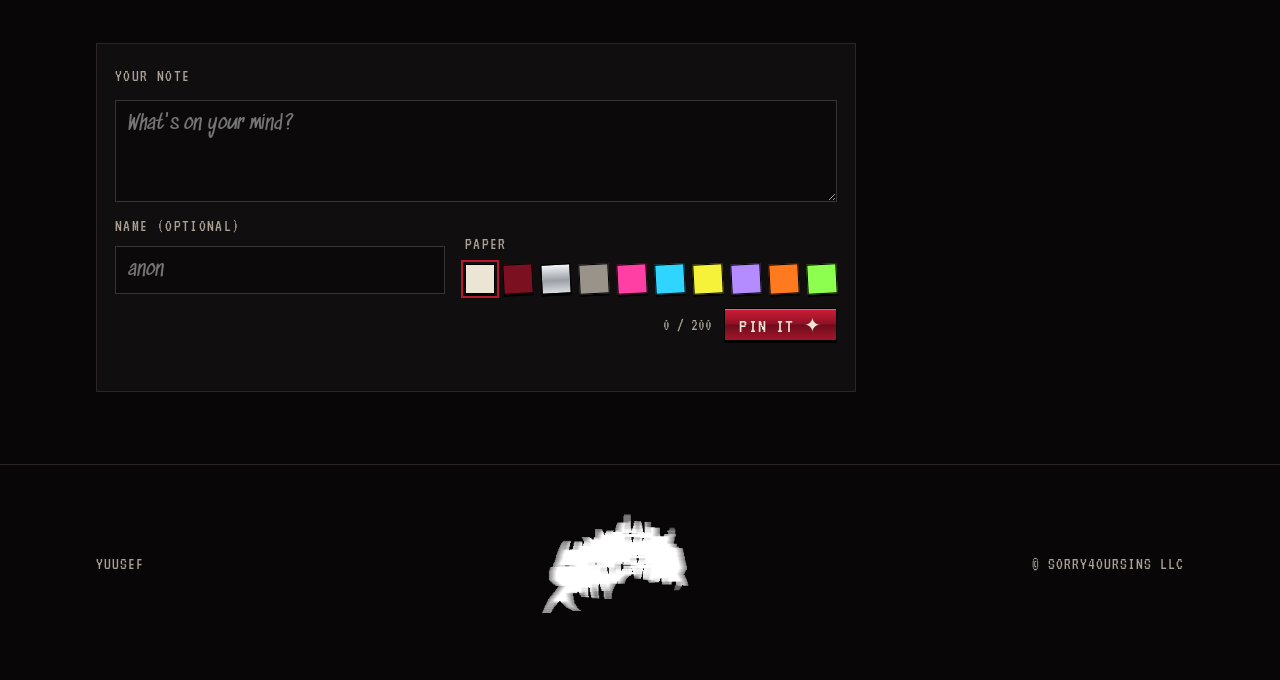
==== commit 7ea4e271: "Archive: credit bre in lowercase on how to love again Co-Authored-By: Claude Opus 5.5 <noreply@anthr" ====
--- a/index.html
+++ b/index.html
@@ -372,7 +372,7 @@
   </div>
 </div>
 
-<script src="/assets/data.js?v=20261113"></script>
+<script src="/assets/data.js?v=20261115"></script>
 <script src="/assets/app.js?v=20261113"></script>
 <script src="/assets/guestbook.js?v=20261113"></script>
 </body>
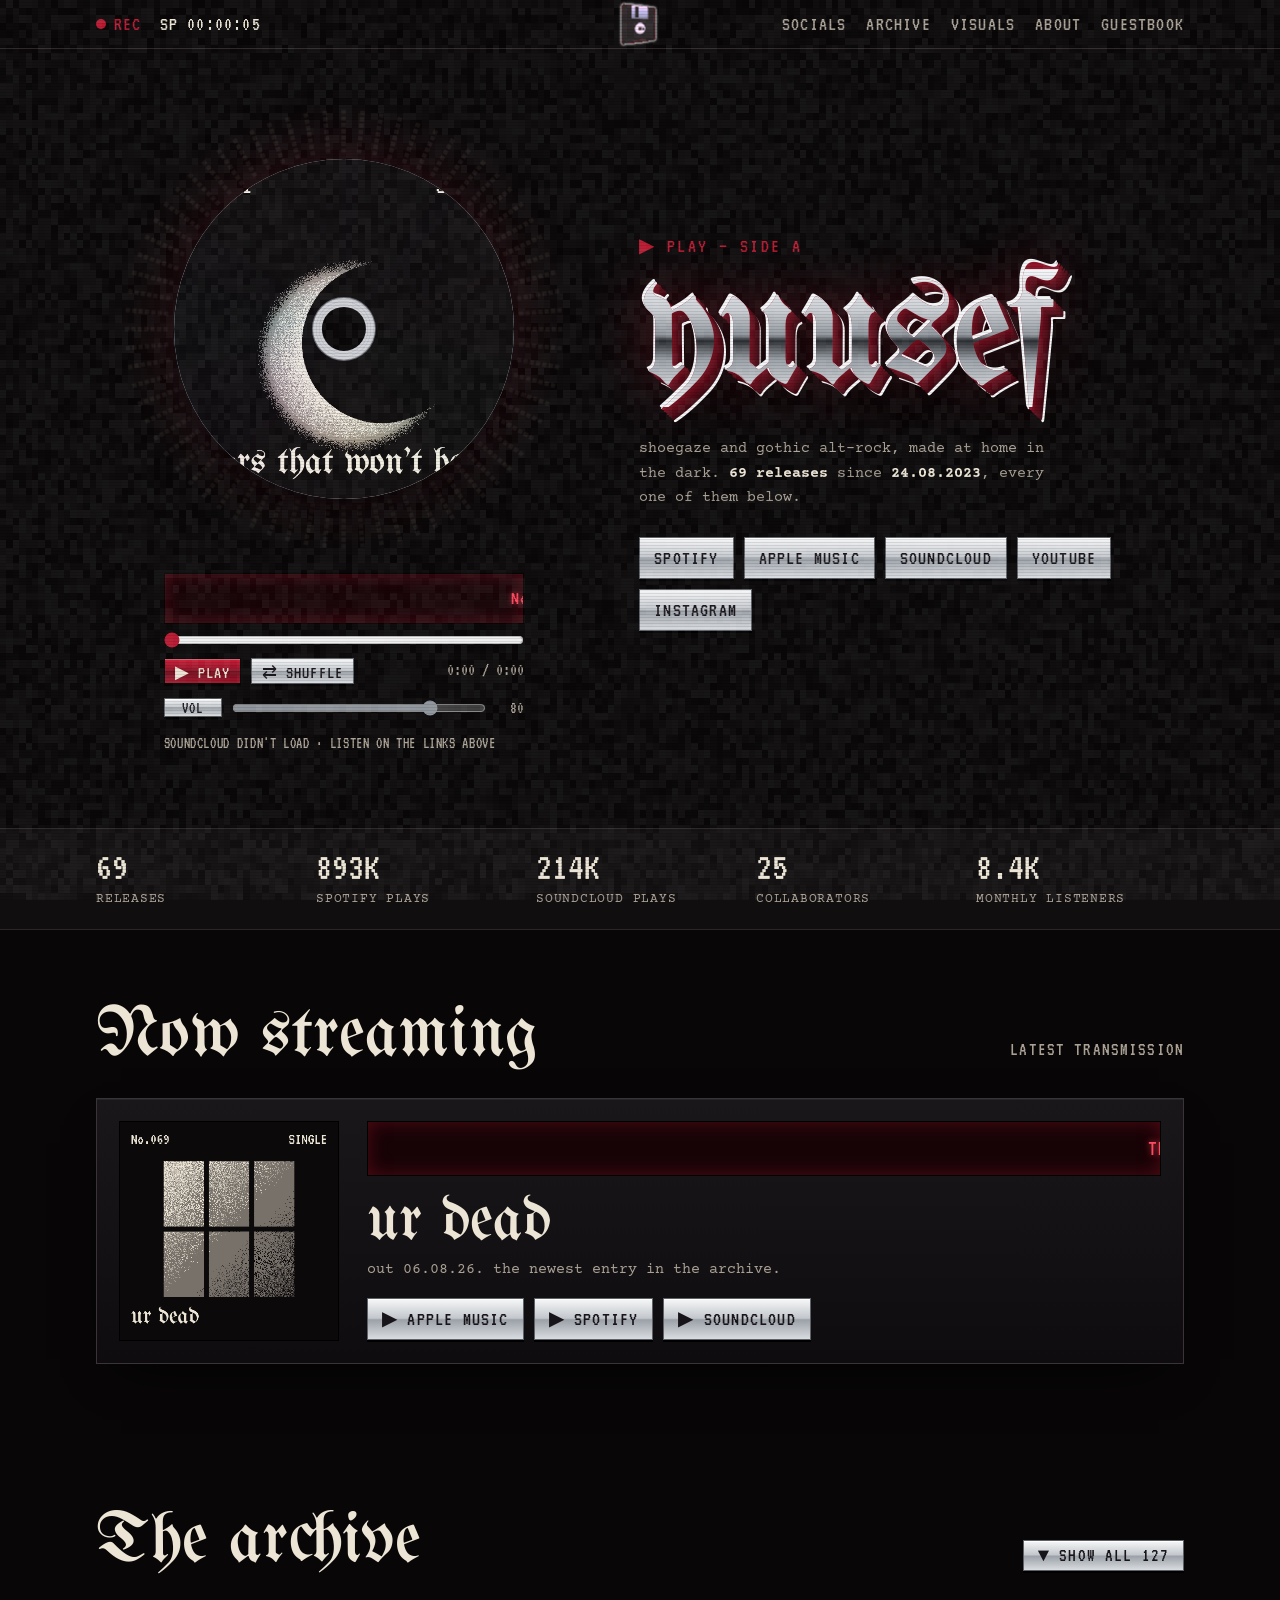
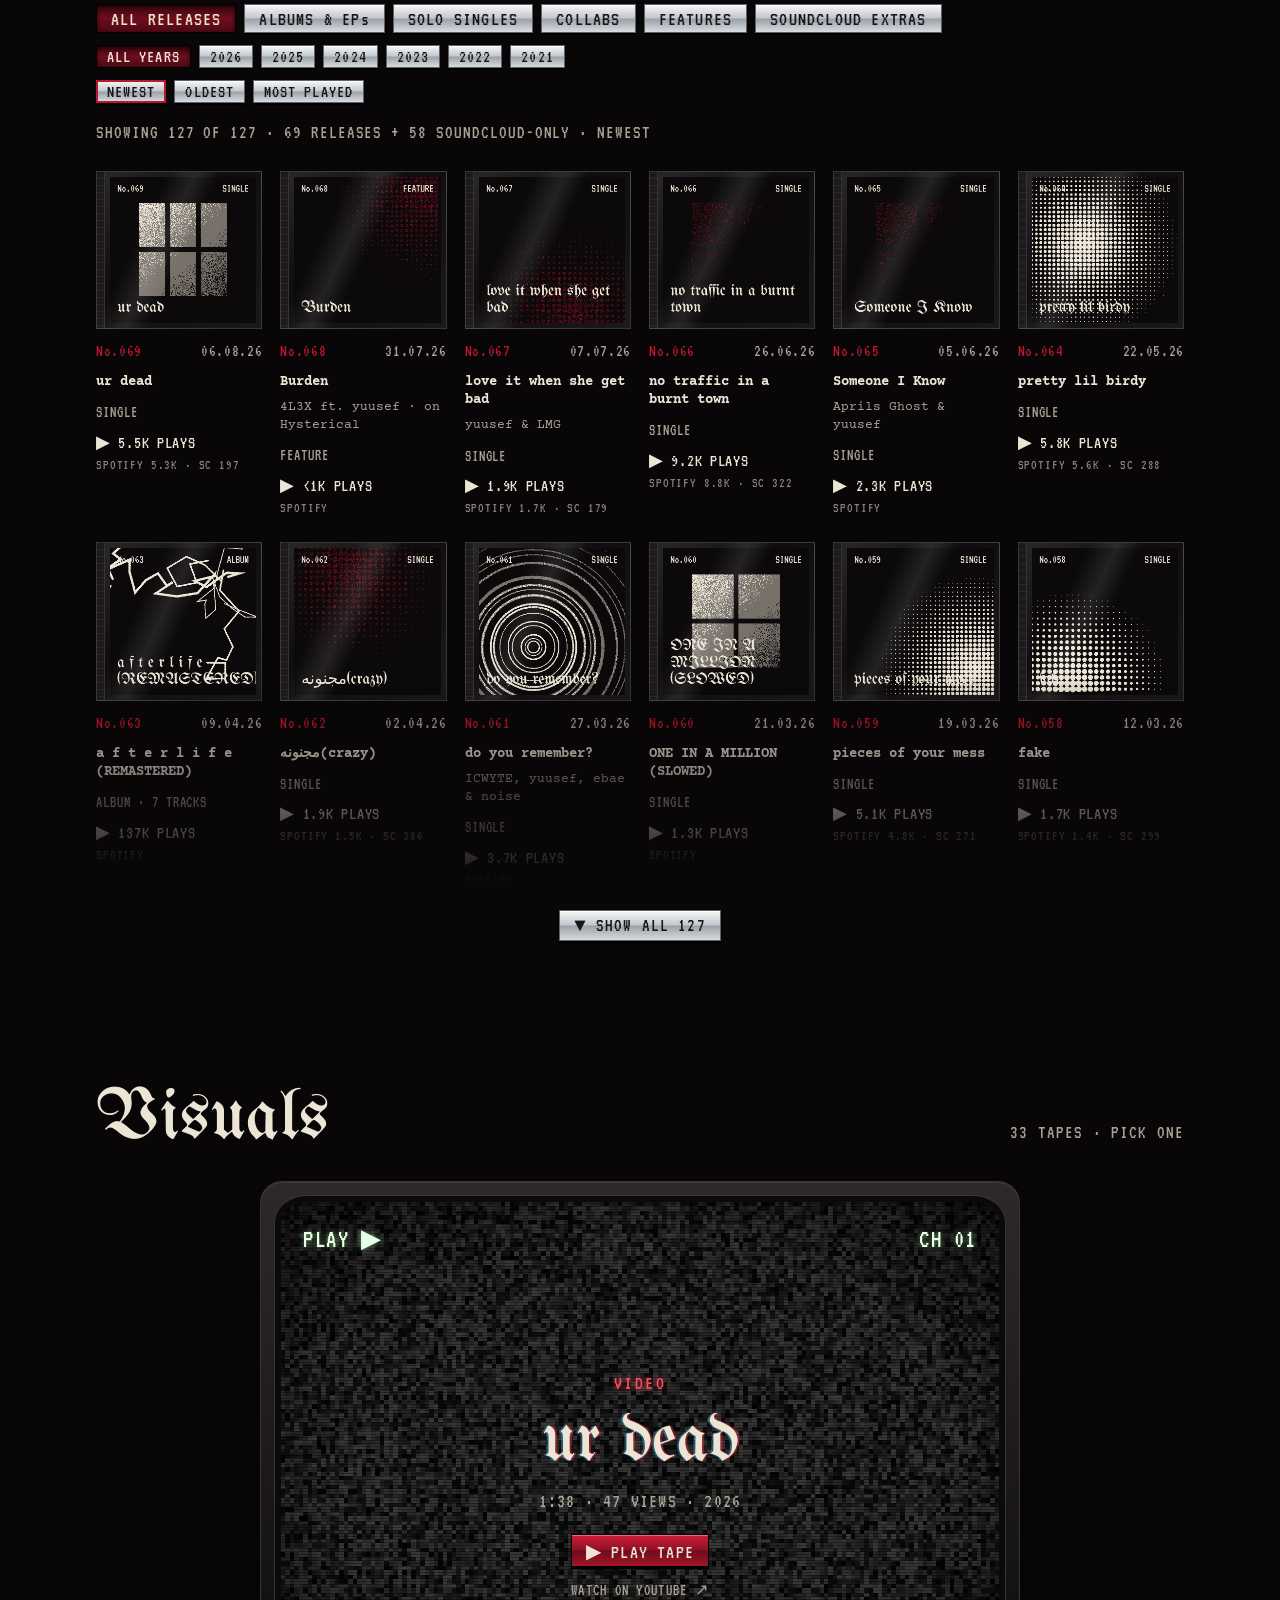
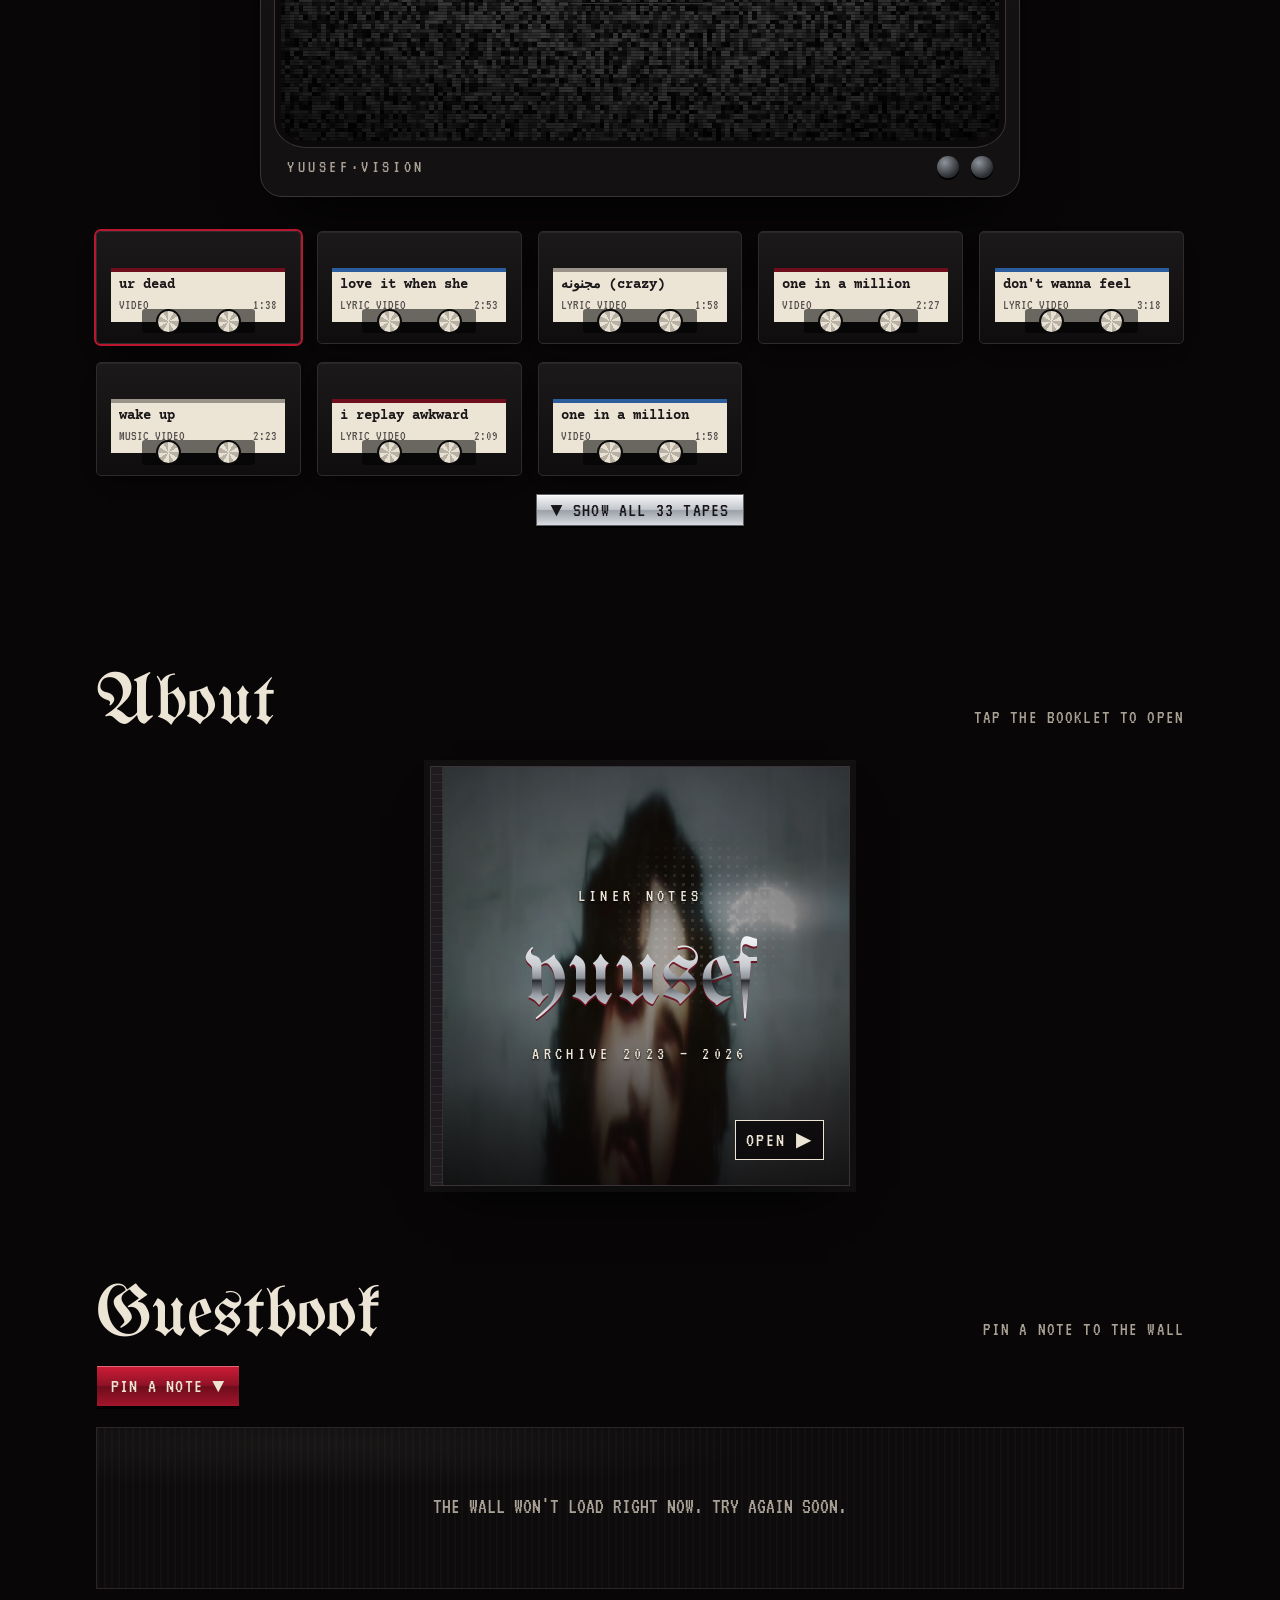
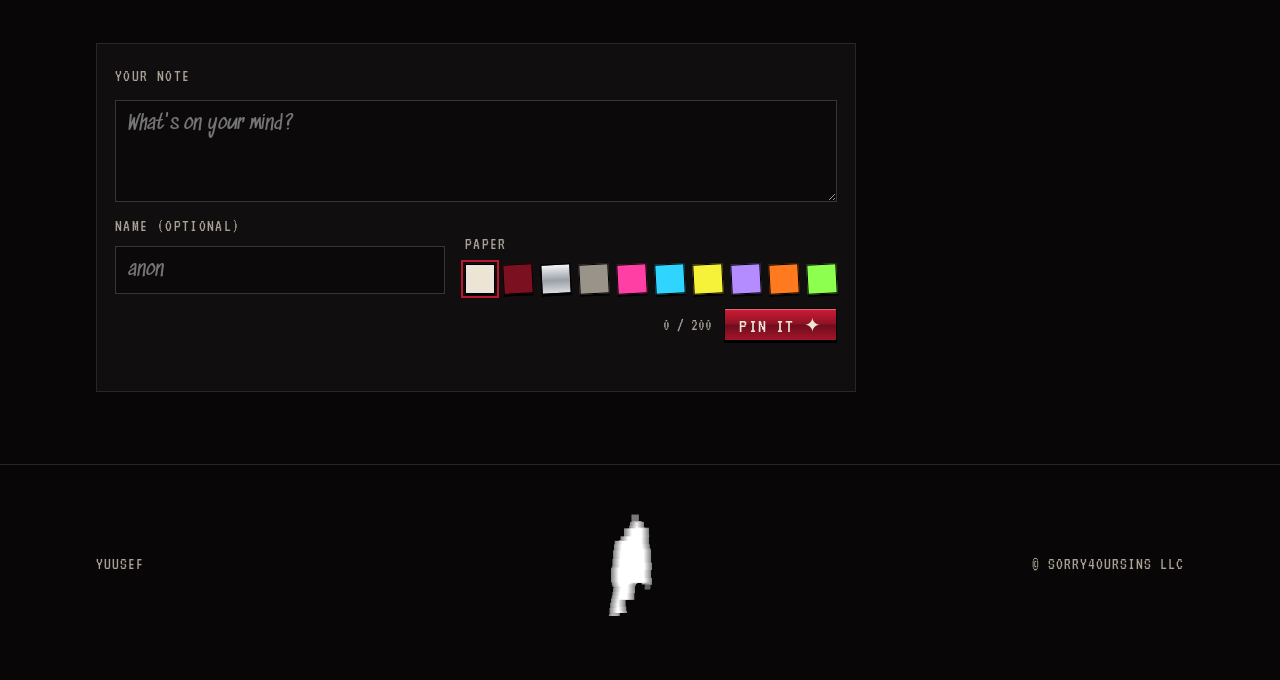
==== commit e31b9a6e: "Hidden Disc Snake + leaderboard; disc becomes decoration Disc: the play symbol and tap-to-play are g" ====
--- a/index.html
+++ b/index.html
@@ -32,7 +32,7 @@
 <link rel="preload" href="/assets/fonts/unifrakturmaguntia-latin-400-normal.woff2" as="font" type="font/woff2" crossorigin>
 <link rel="preload" href="/assets/fonts/vt323-latin-400-normal.woff2" as="font" type="font/woff2" crossorigin>
 <link rel="preload" href="/assets/fonts/courier-prime-latin-400-normal.woff2" as="font" type="font/woff2" crossorigin>
-<link rel="stylesheet" href="/assets/site.css?v=20261113">
+<link rel="stylesheet" href="/assets/site.css?v=20261121">
 <link rel="preconnect" href="https://is1-ssl.mzstatic.com">
 <link rel="preconnect" href="https://w.soundcloud.com">
 </head>
@@ -99,7 +99,7 @@
       <button type="button" class="rec" id="rec" title="Replay the intro" aria-label="Replay the intro"><i></i>REC</button>
       <span class="tc" id="tc">SP 00:00:00</span>
     </div>
-    <a class="osd-mark" href="#top" aria-label="yuusef — back to top"><img src="/img/floppy.gif?v=20261113" alt="yuusef" width="48" height="48"></a>
+    <a class="osd-mark" href="#top" aria-label="yuusef — back to top"><img src="/img/floppy.gif?v=20261121" alt="yuusef" width="48" height="48"></a>
     <nav aria-label="Sections">
       <a href="#top">SOCIALS</a>
       <a href="#archive">ARCHIVE</a>
@@ -117,7 +117,7 @@
       <div class="cd-stage">
         <div class="cd-wrap">
           <canvas class="cd-ring" id="cd-ring" aria-hidden="true"></canvas>
-        <button type="button" class="cd" id="cd" aria-label="Play">
+        <div class="cd" id="cd" aria-hidden="true">
           <span class="cd-art" id="cd-art" aria-hidden="true"></span>
           <span class="cd-label" aria-hidden="true">
             <span class="l1">yuusef</span>
@@ -125,8 +125,7 @@
             <span class="l2">archive 2023 &ndash; 2026</span>
           </span>
           <span class="cd-hole" aria-hidden="true"></span>
-          <span class="cd-hint" id="cd-hint" aria-hidden="true">&#9654;</span>
-        </button>
+        </div>
         </div>
         <div class="player" id="player">
           <div class="lcd"><span class="scroll" id="p-lcd">LOADING DISC…</span></div>
@@ -373,7 +372,8 @@
 </div>
 
 <script src="/assets/data.js?v=20261115"></script>
-<script src="/assets/app.js?v=20261113"></script>
-<script src="/assets/guestbook.js?v=20261113"></script>
+<script src="/assets/app.js?v=20261121"></script>
+<script src="/assets/guestbook.js?v=20261121"></script>
+<script src="/assets/snake.js?v=20261121"></script>
 </body>
 </html>
--- a/assets/site.css
+++ b/assets/site.css
@@ -146,8 +146,8 @@
 .cd-caption { margin-top: 18px; font-family: var(--f-ui); font-size: 18px; color: var(--dim); letter-spacing: 0.08em; text-align: center; }
 
 /* disc as a play button: spins only while playing */
-button.cd { border: 0; padding: 0; cursor: pointer; display: block; animation-play-state: paused; }
-button.cd.playing { animation-play-state: running; }
+.cd { border: 0; padding: 0; display: block; animation-play-state: paused; }   /* decoration only: spins while music plays */
+.cd.playing { animation-play-state: running; }
 .cd-art { position: absolute; inset: 0; border-radius: 50%; overflow: hidden; }
 .cd-art canvas, .cd-art img { width: 100%; height: 100%; display: block; object-fit: cover; }
 .cd-art::after { /* CD-R sheen over the printed cover */
@@ -162,17 +162,6 @@
   box-shadow: 0 0 0 9px rgba(220,223,228,0.88), 0 0 0 10px rgba(120,125,132,0.8);
 }
 .cd.has-art .cd-label { display: none; }
-.cd-hint {
-  position: absolute; left: 50%; top: 50%; transform: translate(-50%, -50%);
-  width: 26%; aspect-ratio: 1; border-radius: 50%;
-  display: grid; place-items: center;
-  background: rgba(8,6,7,0.78); color: var(--bone);
-  font-family: var(--f-ui); font-size: clamp(22px, 5vw, 34px);
-  box-shadow: 0 0 0 1px rgba(255,255,255,0.25);
-  transition: opacity 0.3s;
-}
-.cd.playing .cd-hint { opacity: 0; }
-.cd:hover .cd-hint, .cd:focus-visible .cd-hint { opacity: 1; }
 
 .player { width: min(360px, 78vw); max-width: 100%; margin-top: 20px; display: flex; flex-direction: column; gap: 8px; font-family: var(--f-ui); }
 .player .lcd { font-size: 20px; }
@@ -920,3 +909,67 @@
   .nt-btn { margin-left: auto; }
   .nt-title { order: 3; flex: 1 1 100%; white-space: normal; overflow: visible; }
 }
+
+/* ═══════════ Hidden extra: Disc Snake (assets/snake.js). Opens after 5 taps on the player's display. ═══════════ */
+.player .lcd { cursor: default; -webkit-tap-highlight-color: transparent; user-select: none; }
+html.snk-open { overflow: hidden; }
+.snk {
+  position: fixed; inset: 0; z-index: 90; display: grid; place-items: center;
+  background: rgba(8,6,7,0.86); padding: max(12px, env(safe-area-inset-top, 0px)) 12px max(12px, env(safe-area-inset-bottom, 0px));
+  font-family: var(--f-ui); color: var(--bone);
+}
+.snk[hidden] { display: none; }
+.snk-box {
+  width: min(560px, 100%); display: flex; flex-direction: column; gap: 10px;
+  background: linear-gradient(180deg, #1a1618, #0d0b0c); border: 1px solid var(--line);
+  box-shadow: 0 0 0 1px #000, 0 18px 50px rgba(0,0,0,0.7); padding: 12px;
+}
+.snk-top { display: flex; align-items: center; gap: 14px; font-size: 20px; letter-spacing: 0.08em; }
+.snk-title { color: var(--blood-hi); flex: 1; }
+.snk-score b, .snk-hi b { color: #ff4a5f; font-weight: normal; }
+.snk-x { background: none; border: 1px solid var(--line); color: var(--bone); font: inherit; font-size: 18px; width: 34px; height: 34px; cursor: pointer; }
+.snk-x:hover { border-color: var(--bone); }
+.snk-screen { position: relative; border: 1px solid #000; box-shadow: inset 0 0 18px rgba(184,23,47,0.35); background: #170306; }
+.snk-screen canvas { display: block; width: 100%; height: auto; image-rendering: pixelated; touch-action: none; }
+.snk-card {
+  position: absolute; inset: 0; overflow: auto; display: flex; flex-direction: column; align-items: center; justify-content: safe center;
+  gap: 6px; padding: 14px; text-align: center; background: rgba(23,3,6,0.9); color: #ff8a98; font-size: 18px; letter-spacing: 0.05em;
+  text-shadow: 0 0 6px rgba(255,74,95,0.5);
+}
+.snk-card[hidden] { display: none; }
+.snk-card p { margin: 0; }
+.snk-big { font-size: 34px; color: #ff4a5f; letter-spacing: 0.12em; }
+.snk-dim { color: #b8606c; font-size: 16px; }
+.snk-go { margin-top: 6px; font-size: 22px; }
+.snk-row { display: flex; gap: 8px; margin-top: 4px; }
+#snk-name { font: inherit; font-size: 20px; color: var(--bone); background: #0d0204; border: 1px solid #6e0d1c; padding: 3px 8px; width: 13em; max-width: 52vw; text-transform: uppercase; }
+#snk-form { display: flex; flex-direction: column; align-items: center; }
+#snk-form[hidden] { display: none; }
+.snk-board { list-style: none; margin: 6px 0 0; padding: 0; width: min(300px, 100%); font-size: 18px; }
+.snk-board li { display: flex; justify-content: space-between; gap: 12px; padding: 1px 0; border-bottom: 1px dotted rgba(255,74,95,0.2); }
+.snk-board li span { overflow: hidden; text-overflow: ellipsis; white-space: nowrap; }
+.snk-board li b { color: #ff4a5f; font-weight: normal; }
+.snk-board li.me { color: var(--bone); }
+.snk-msg { font-size: 20px; }
+.snk-pad { display: none; grid-template-columns: repeat(3, 64px); grid-template-rows: repeat(2, 48px); gap: 6px; justify-content: center; }
+.snk-pad button {
+  font: inherit; font-size: 22px; color: var(--bone); background: linear-gradient(180deg, #2a2528, #151214);
+  border: 1px solid #000; box-shadow: inset 0 1px 0 rgba(255,255,255,0.12); touch-action: manipulation; -webkit-tap-highlight-color: transparent;
+}
+.snk-pad button:active { background: var(--blood); }
+.snk-pad [data-dir="up"] { grid-column: 2; grid-row: 1; }
+.snk-pad [data-dir="left"] { grid-column: 1; grid-row: 2; }
+.snk-pad [data-dir="down"] { grid-column: 2; grid-row: 2; }
+.snk-pad [data-dir="right"] { grid-column: 3; grid-row: 2; }
+.snk-pad [data-dir="pause"] { grid-column: 3; grid-row: 1; font-size: 18px; }
+@media (hover: none), (max-width: 700px) { .snk-pad { display: grid; } }
+@media (max-width: 600px) {
+  .snk-box { padding: 10px; gap: 8px; }
+  .snk-top { font-size: 18px; gap: 10px; }
+  .snk-card { font-size: 16px; }
+  .snk-big { font-size: 28px; }
+  .snk-msg { font-size: 18px; padding: 6px 10px; }
+  .snk-pad { grid-template-rows: repeat(2, 44px); }
+}
+.snk-sc { position: fixed; left: -9999px; top: 0; width: 1px; height: 1px; overflow: hidden; opacity: 0; pointer-events: none; }
+.snk-sc iframe { width: 300px; height: 120px; border: 0; }
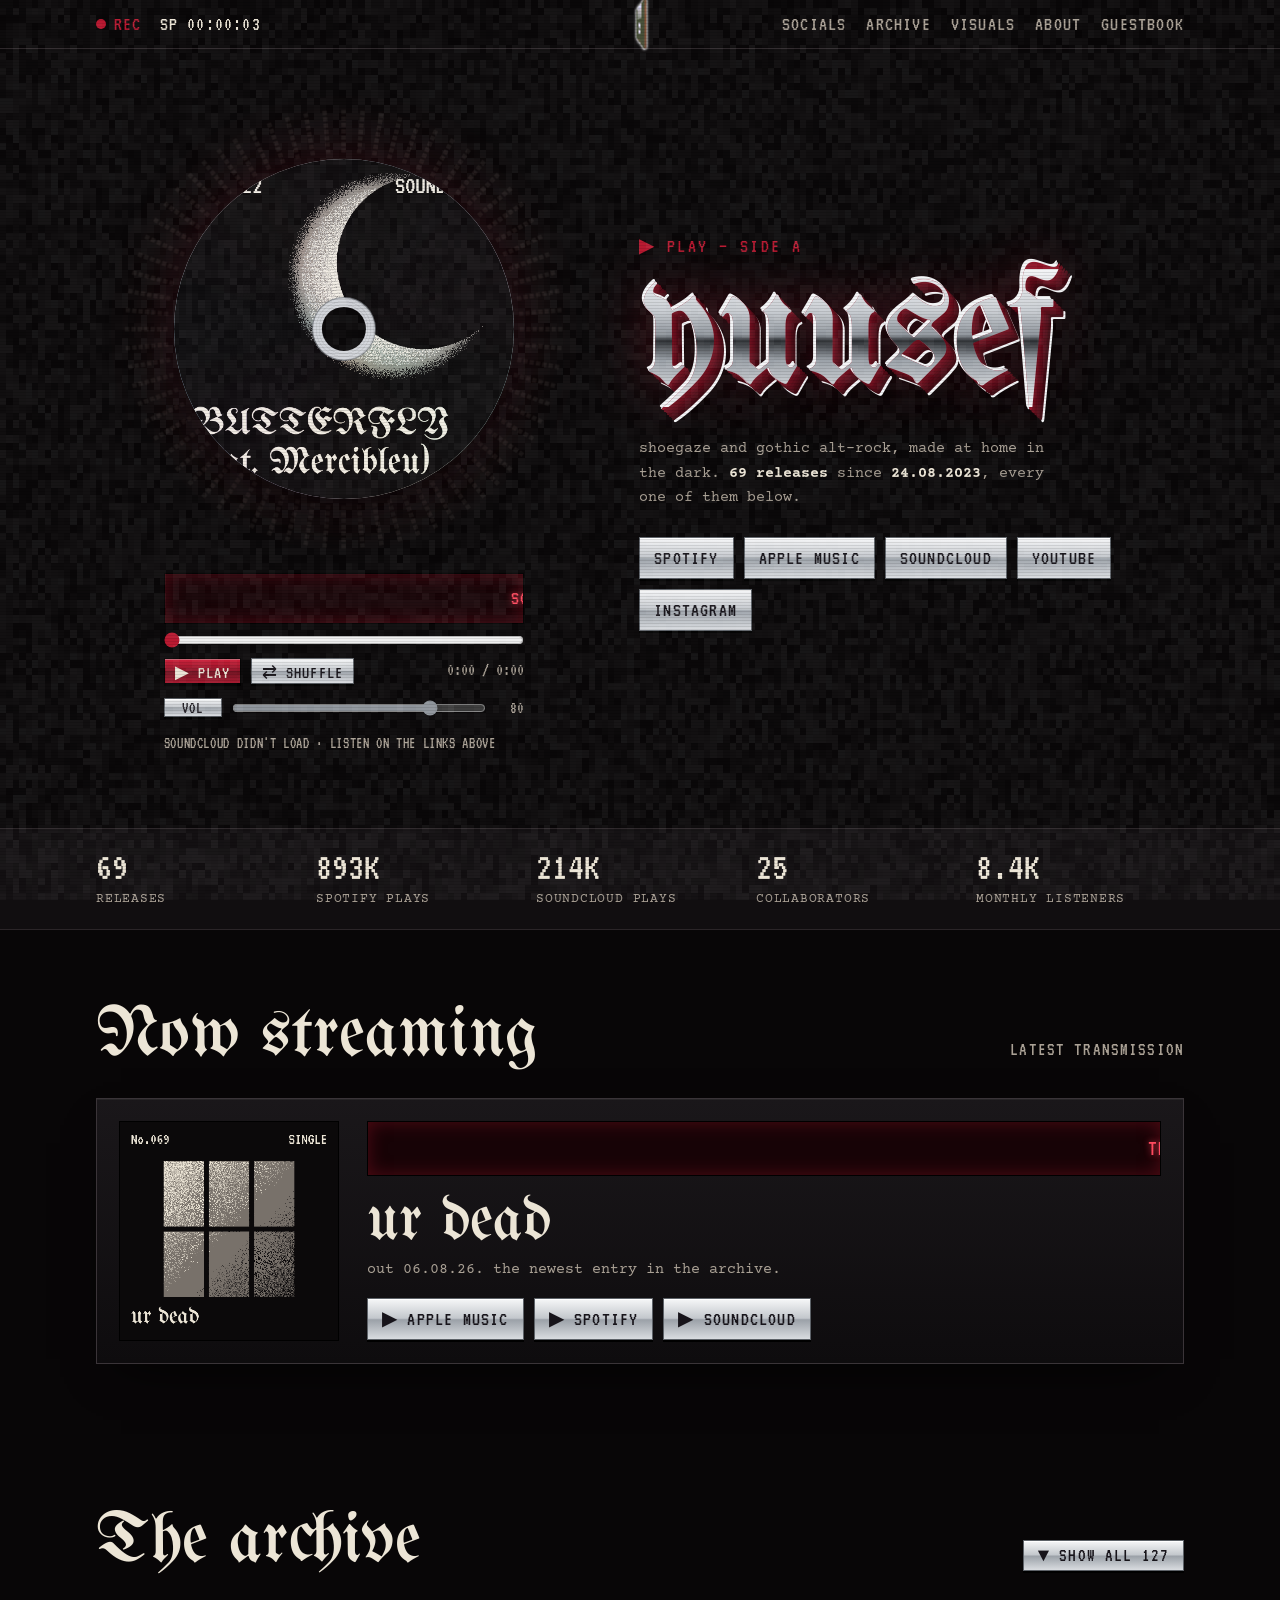
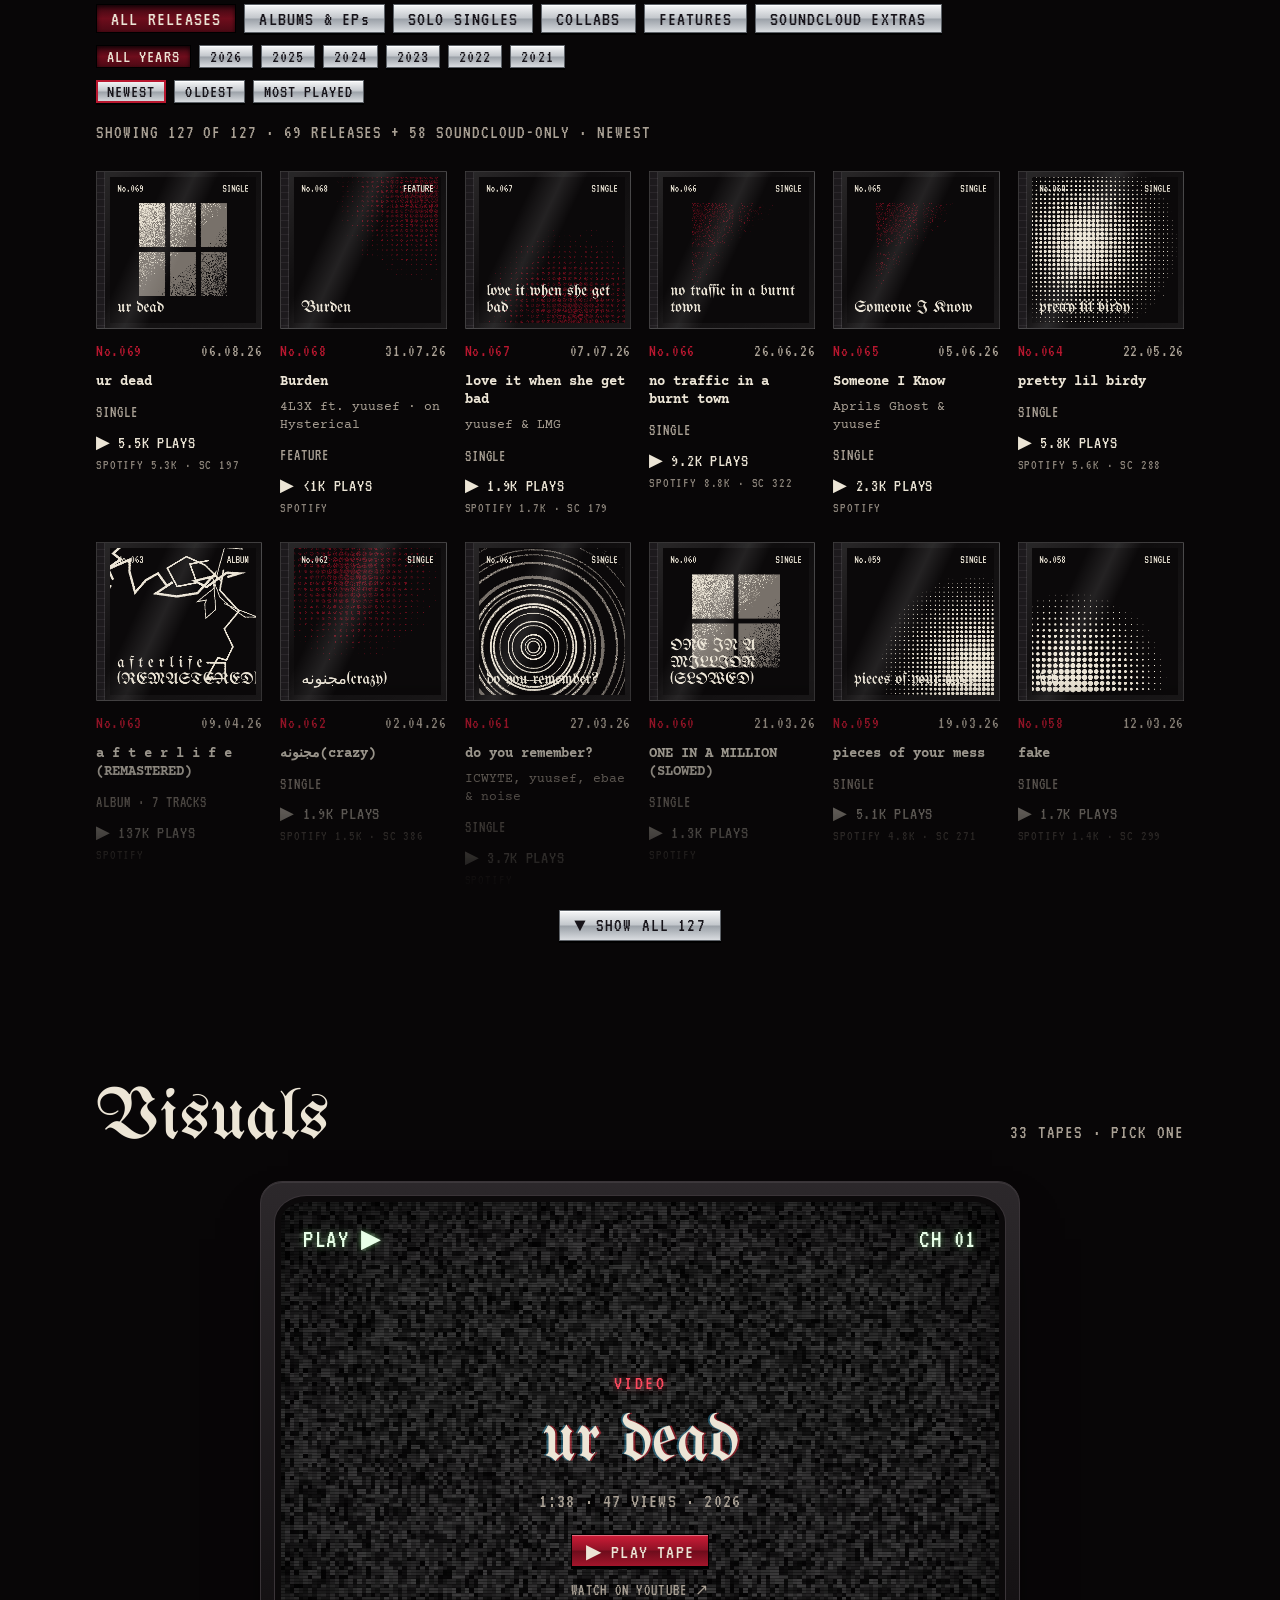
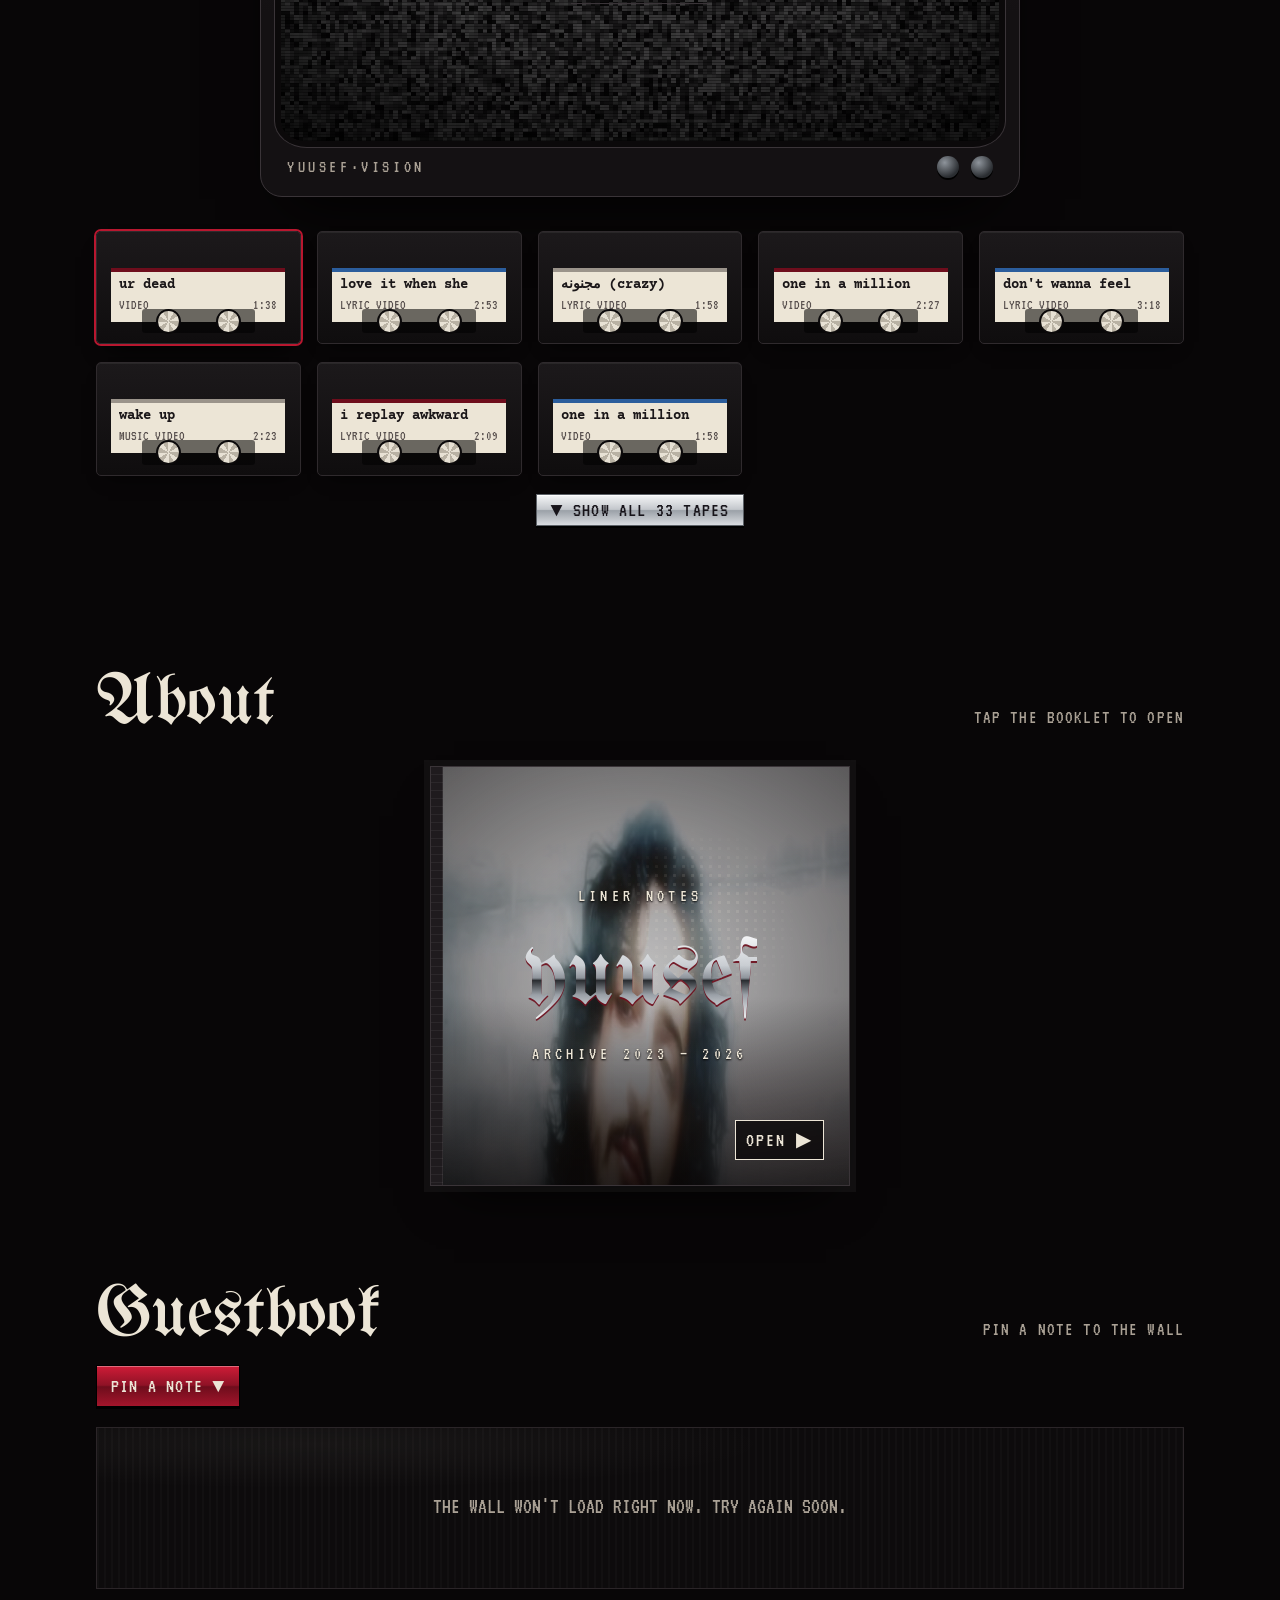
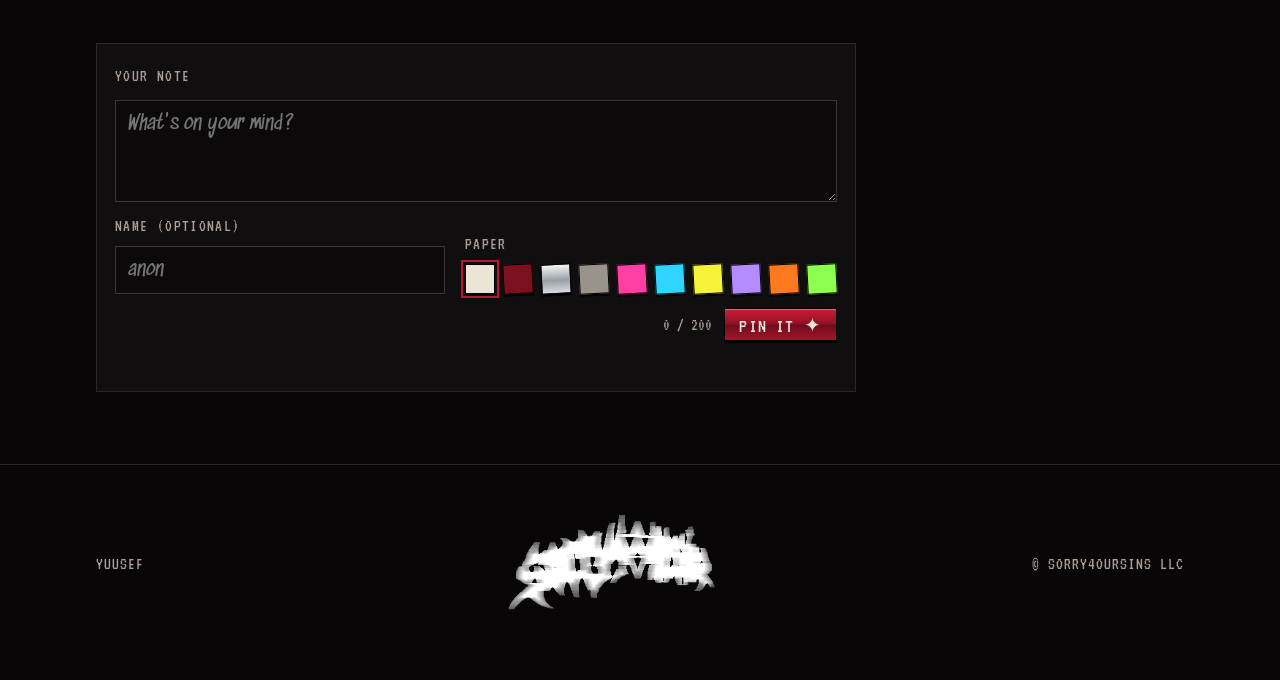
==== commit 808d88d5: "Bump cache numbers so browsers load the updated game The second game update kept ?v=20261121, so bro" ====
--- a/index.html
+++ b/index.html
@@ -32,7 +32,7 @@
 <link rel="preload" href="/assets/fonts/unifrakturmaguntia-latin-400-normal.woff2" as="font" type="font/woff2" crossorigin>
 <link rel="preload" href="/assets/fonts/vt323-latin-400-normal.woff2" as="font" type="font/woff2" crossorigin>
 <link rel="preload" href="/assets/fonts/courier-prime-latin-400-normal.woff2" as="font" type="font/woff2" crossorigin>
-<link rel="stylesheet" href="/assets/site.css?v=20261121">
+<link rel="stylesheet" href="/assets/site.css?v=20261121b">
 <link rel="preconnect" href="https://is1-ssl.mzstatic.com">
 <link rel="preconnect" href="https://w.soundcloud.com">
 </head>
@@ -99,7 +99,7 @@
       <button type="button" class="rec" id="rec" title="Replay the intro" aria-label="Replay the intro"><i></i>REC</button>
       <span class="tc" id="tc">SP 00:00:00</span>
     </div>
-    <a class="osd-mark" href="#top" aria-label="yuusef — back to top"><img src="/img/floppy.gif?v=20261121" alt="yuusef" width="48" height="48"></a>
+    <a class="osd-mark" href="#top" aria-label="yuusef — back to top"><img src="/img/floppy.gif?v=20261121b" alt="yuusef" width="48" height="48"></a>
     <nav aria-label="Sections">
       <a href="#top">SOCIALS</a>
       <a href="#archive">ARCHIVE</a>
@@ -372,8 +372,8 @@
 </div>
 
 <script src="/assets/data.js?v=20261115"></script>
-<script src="/assets/app.js?v=20261121"></script>
-<script src="/assets/guestbook.js?v=20261121"></script>
-<script src="/assets/snake.js?v=20261121"></script>
+<script src="/assets/app.js?v=20261121b"></script>
+<script src="/assets/guestbook.js?v=20261121b"></script>
+<script src="/assets/snake.js?v=20261121b"></script>
 </body>
 </html>
--- a/assets/site.css
+++ b/assets/site.css
@@ -910,8 +910,8 @@
   .nt-title { order: 3; flex: 1 1 100%; white-space: normal; overflow: visible; }
 }
 
-/* ═══════════ Hidden extra: Disc Snake (assets/snake.js). Opens after 5 taps on the player's display. ═══════════ */
-.player .lcd { cursor: default; -webkit-tap-highlight-color: transparent; user-select: none; }
+/* ═══════════ Hidden extra: Disc Snake (assets/snake.js). Opens after 5 taps on the spinning CD. ═══════════ */
+.cd { -webkit-tap-highlight-color: transparent; user-select: none; }
 html.snk-open { overflow: hidden; }
 .snk {
   position: fixed; inset: 0; z-index: 90; display: grid; place-items: center;
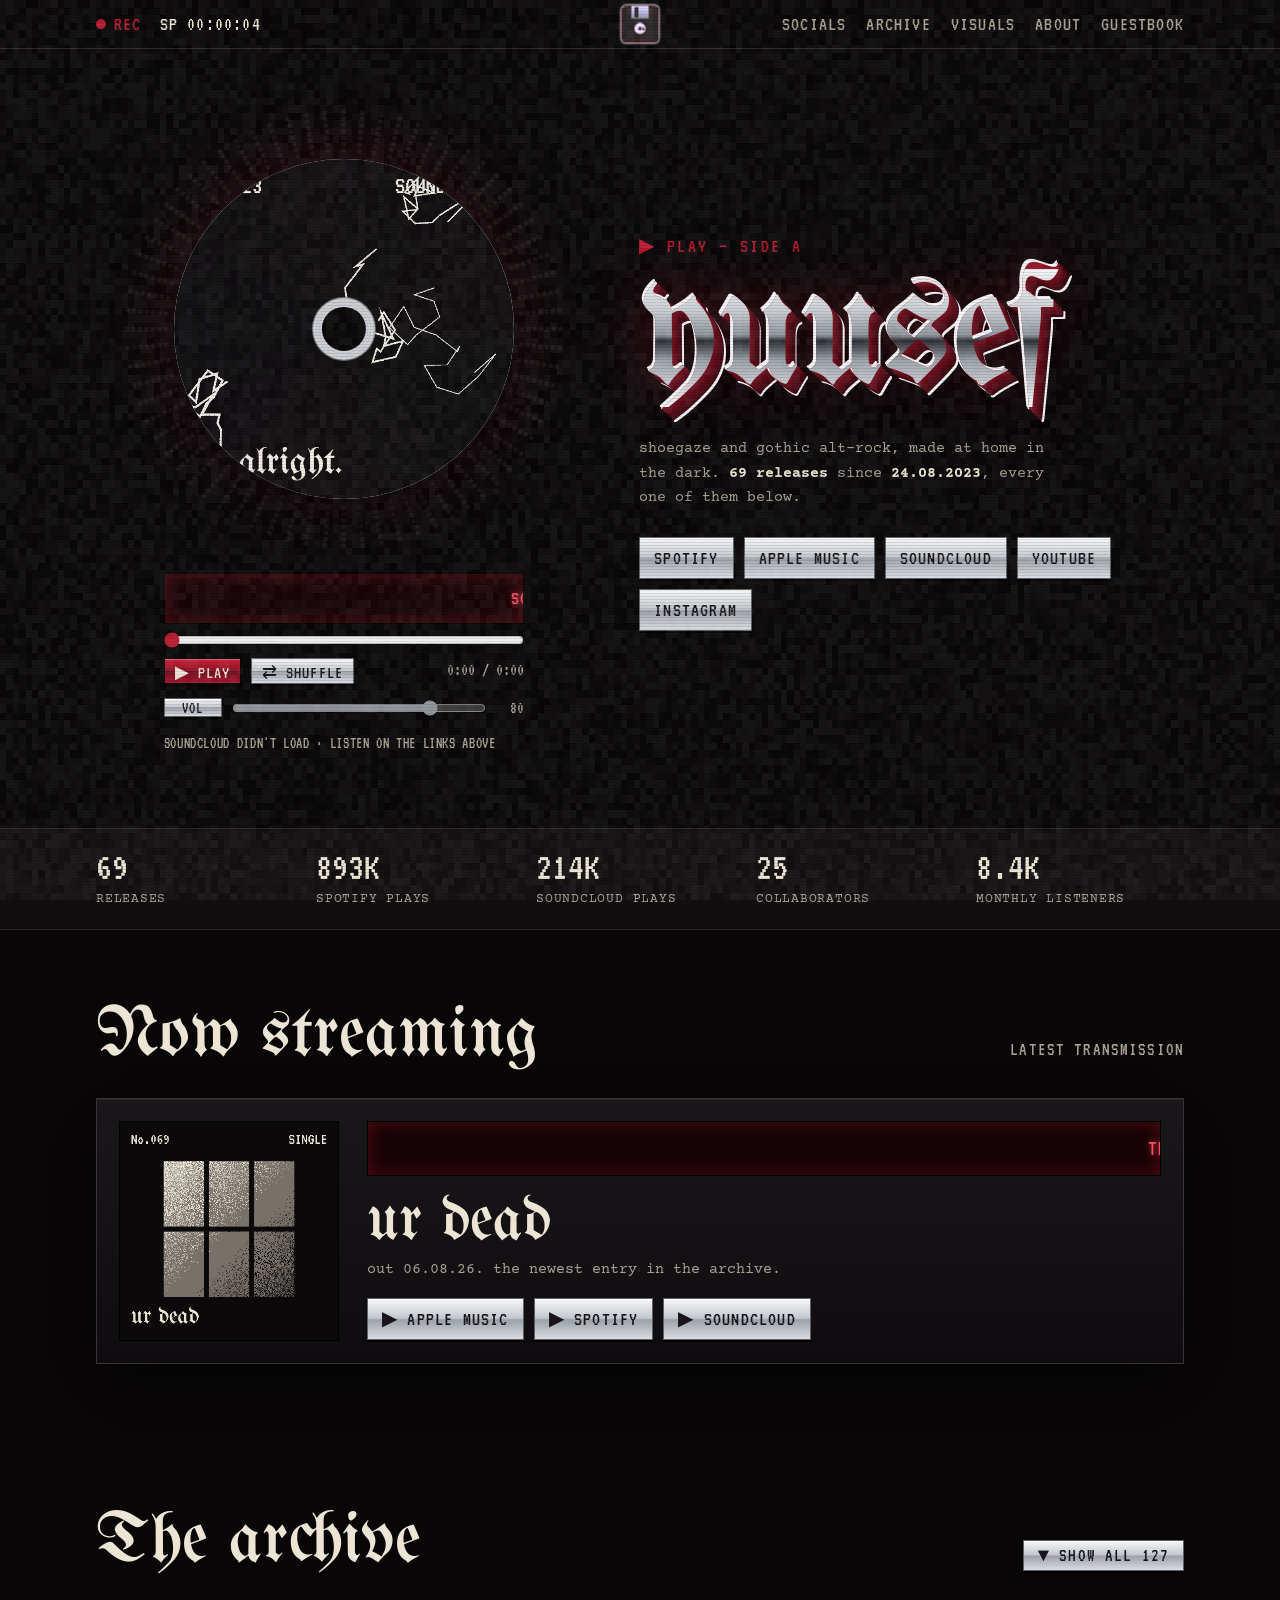
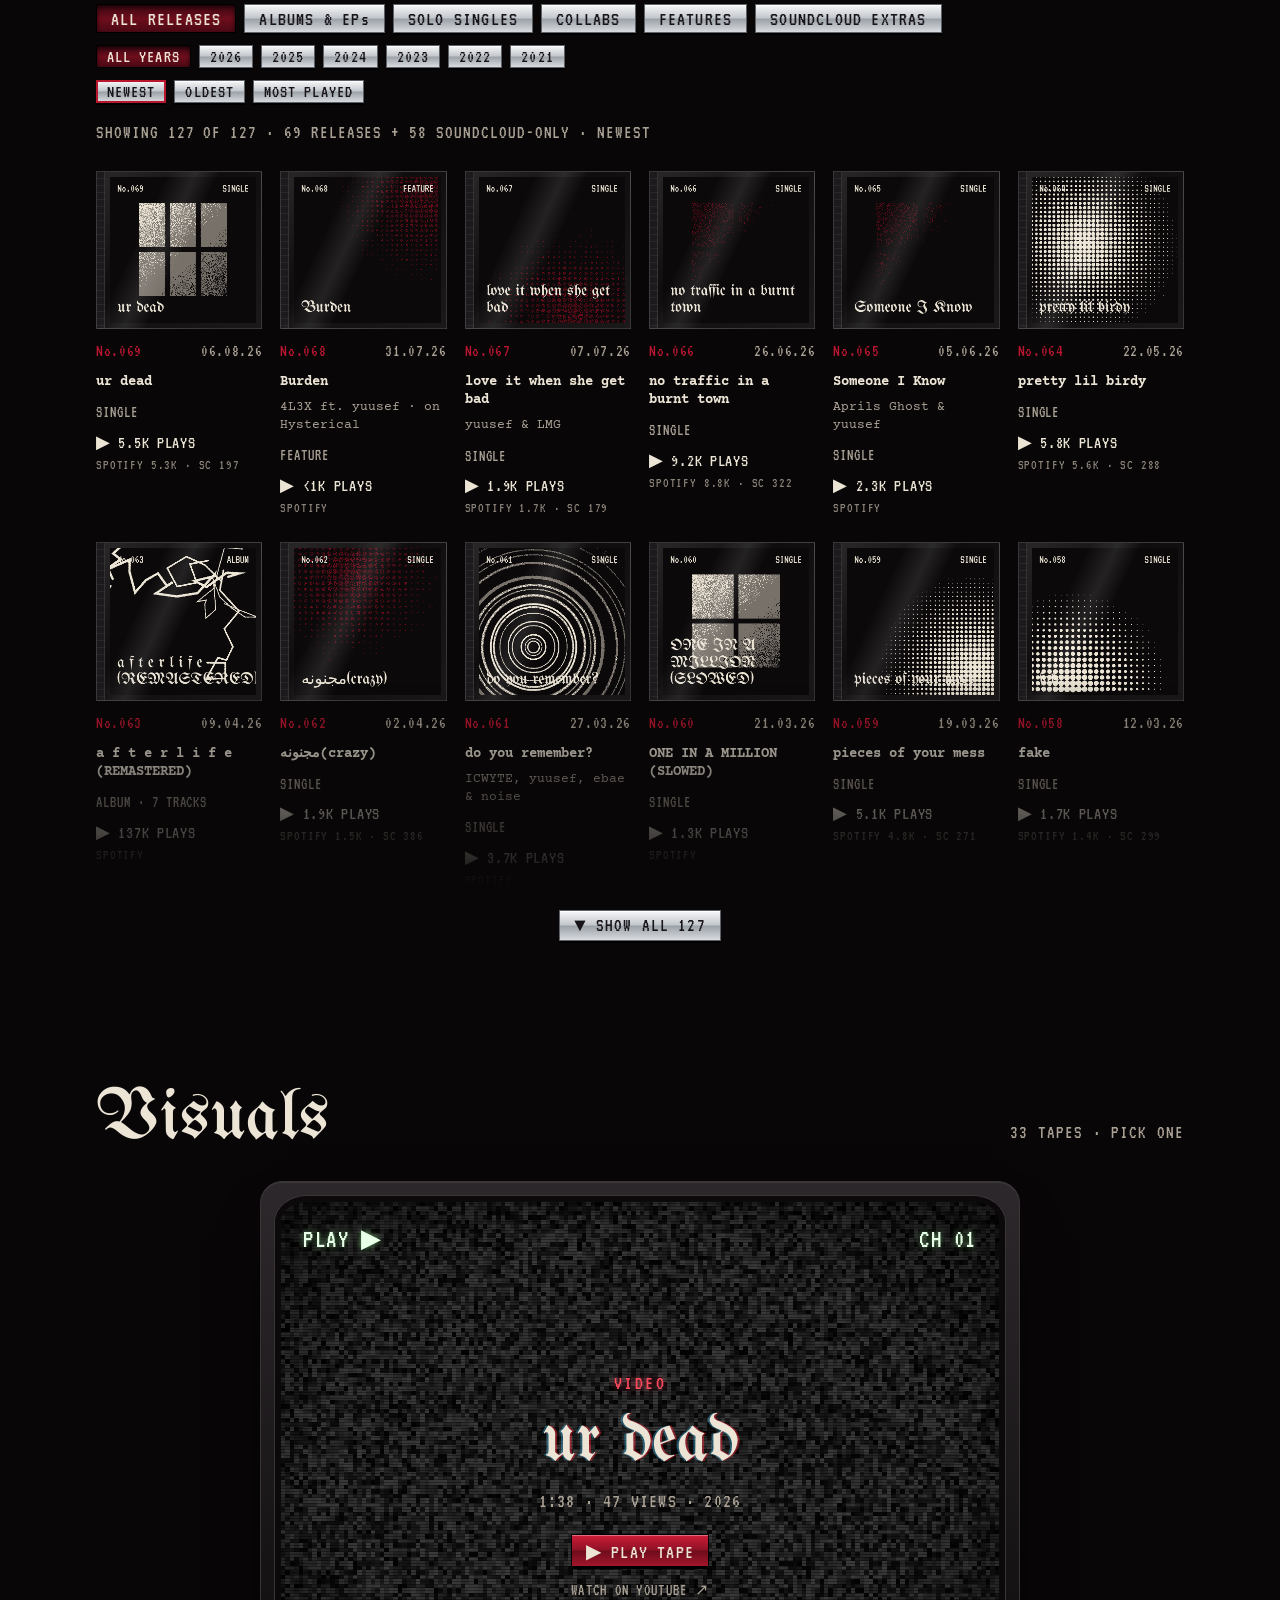
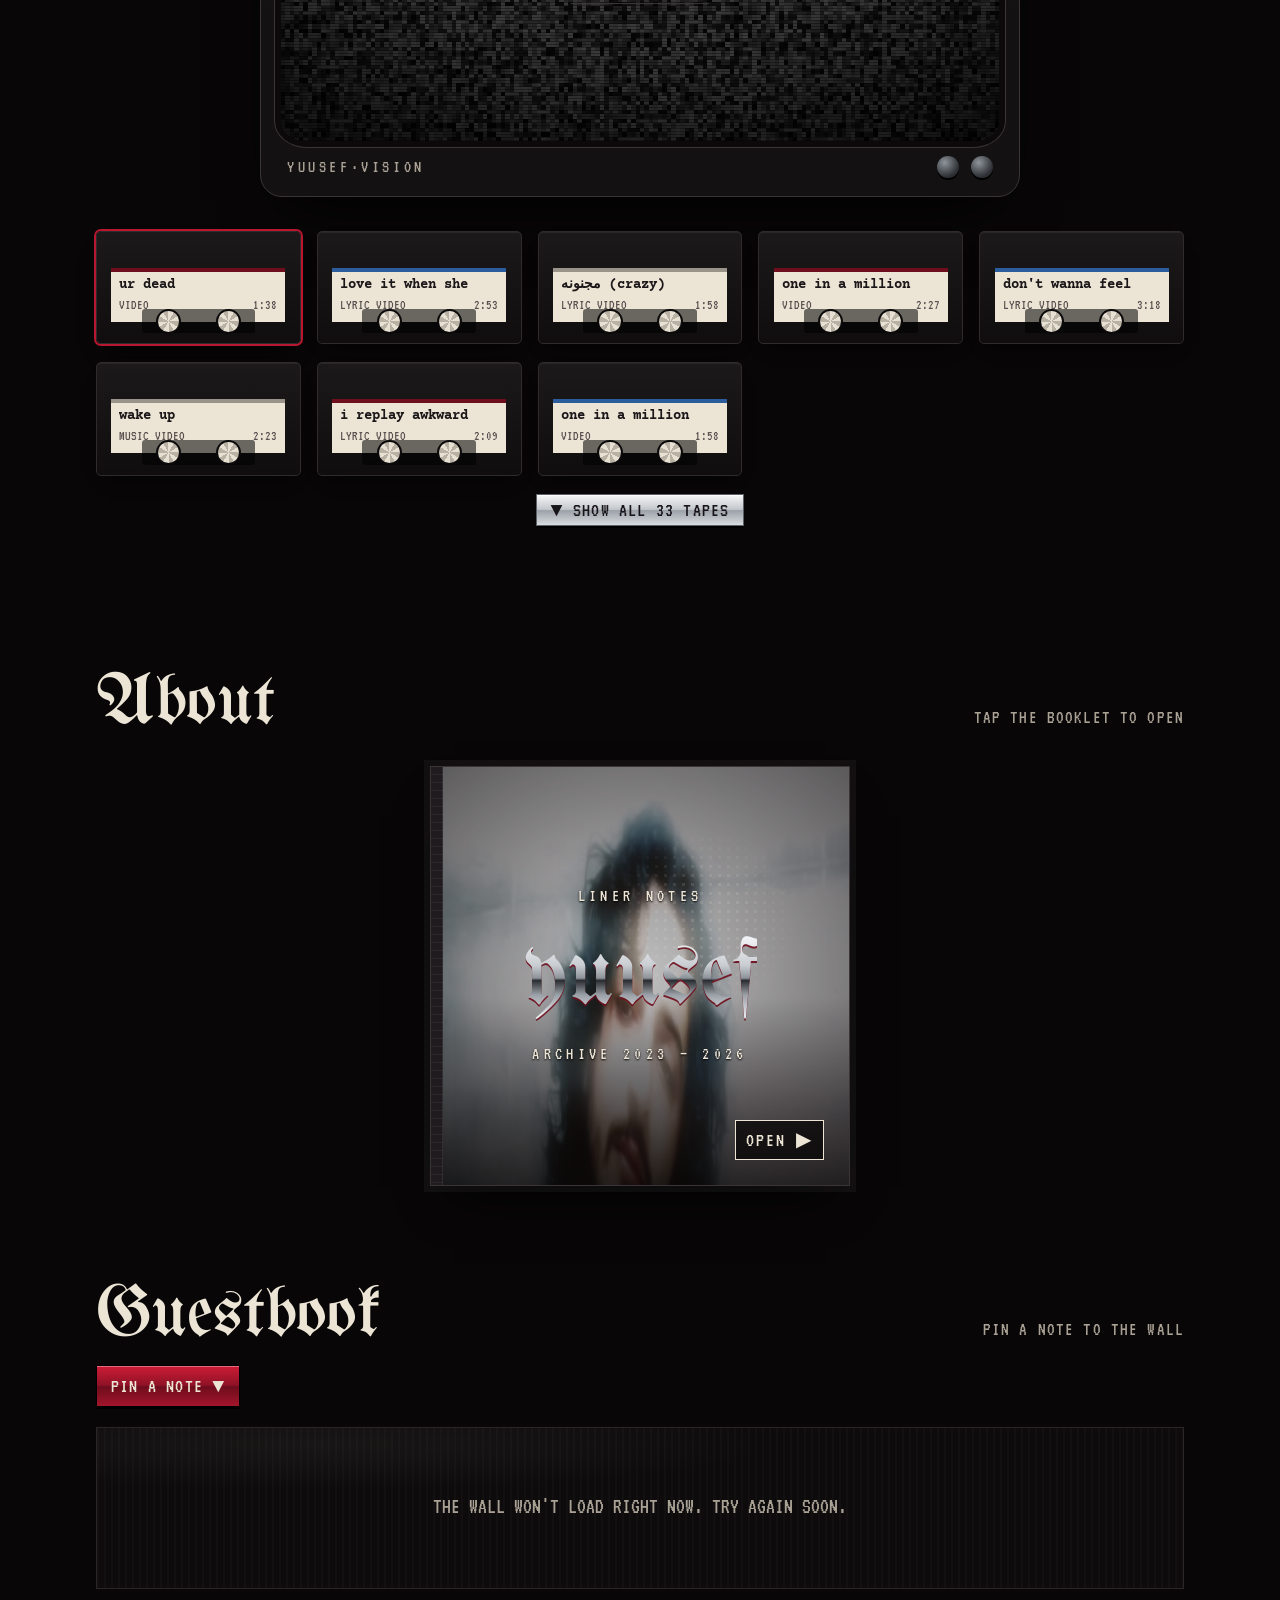
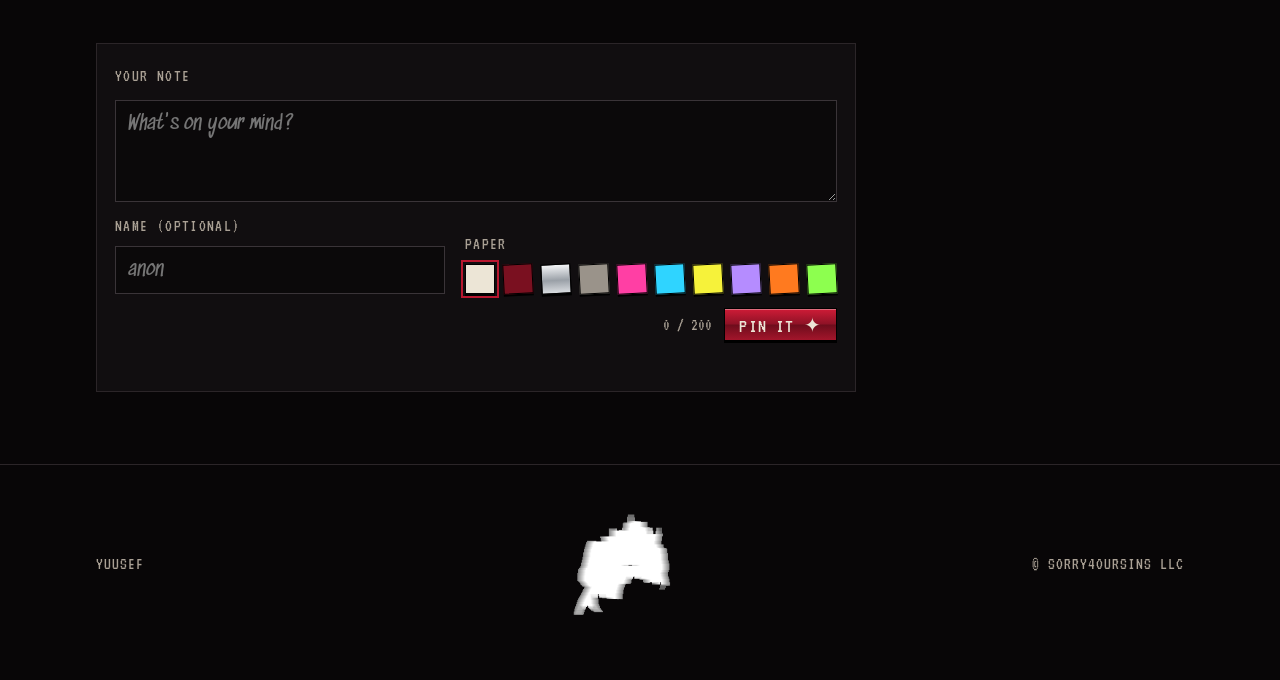
==== commit 58dca1cb: "Disc Snake: change song every 5 CDs The 1st CD starts a song; the 6th, 11th, 16th ... switch to a ne" ====
--- a/index.html
+++ b/index.html
@@ -32,7 +32,7 @@
 <link rel="preload" href="/assets/fonts/unifrakturmaguntia-latin-400-normal.woff2" as="font" type="font/woff2" crossorigin>
 <link rel="preload" href="/assets/fonts/vt323-latin-400-normal.woff2" as="font" type="font/woff2" crossorigin>
 <link rel="preload" href="/assets/fonts/courier-prime-latin-400-normal.woff2" as="font" type="font/woff2" crossorigin>
-<link rel="stylesheet" href="/assets/site.css?v=20261121b">
+<link rel="stylesheet" href="/assets/site.css?v=20261121c">
 <link rel="preconnect" href="https://is1-ssl.mzstatic.com">
 <link rel="preconnect" href="https://w.soundcloud.com">
 </head>
@@ -99,7 +99,7 @@
       <button type="button" class="rec" id="rec" title="Replay the intro" aria-label="Replay the intro"><i></i>REC</button>
       <span class="tc" id="tc">SP 00:00:00</span>
     </div>
-    <a class="osd-mark" href="#top" aria-label="yuusef — back to top"><img src="/img/floppy.gif?v=20261121b" alt="yuusef" width="48" height="48"></a>
+    <a class="osd-mark" href="#top" aria-label="yuusef — back to top"><img src="/img/floppy.gif?v=20261121c" alt="yuusef" width="48" height="48"></a>
     <nav aria-label="Sections">
       <a href="#top">SOCIALS</a>
       <a href="#archive">ARCHIVE</a>
@@ -372,8 +372,8 @@
 </div>
 
 <script src="/assets/data.js?v=20261115"></script>
-<script src="/assets/app.js?v=20261121b"></script>
-<script src="/assets/guestbook.js?v=20261121b"></script>
-<script src="/assets/snake.js?v=20261121b"></script>
+<script src="/assets/app.js?v=20261121c"></script>
+<script src="/assets/guestbook.js?v=20261121c"></script>
+<script src="/assets/snake.js?v=20261121c"></script>
 </body>
 </html>
